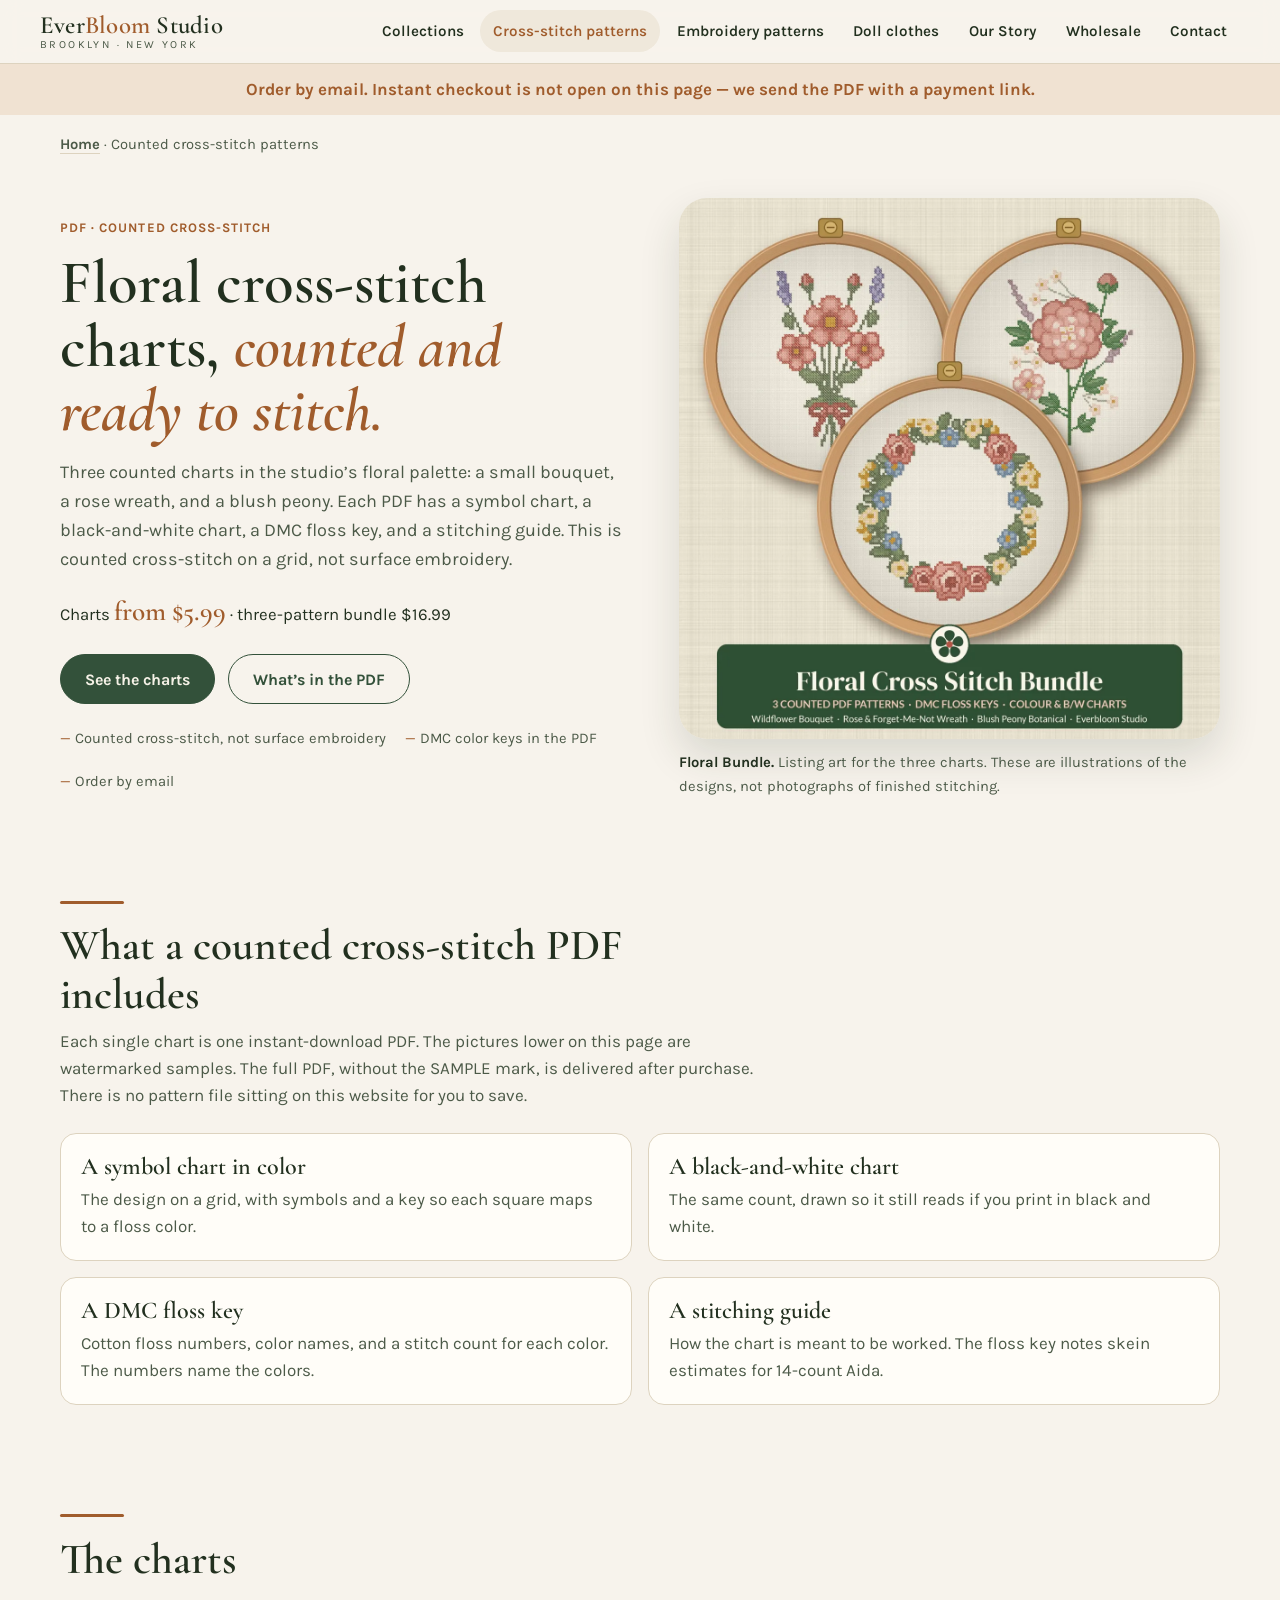
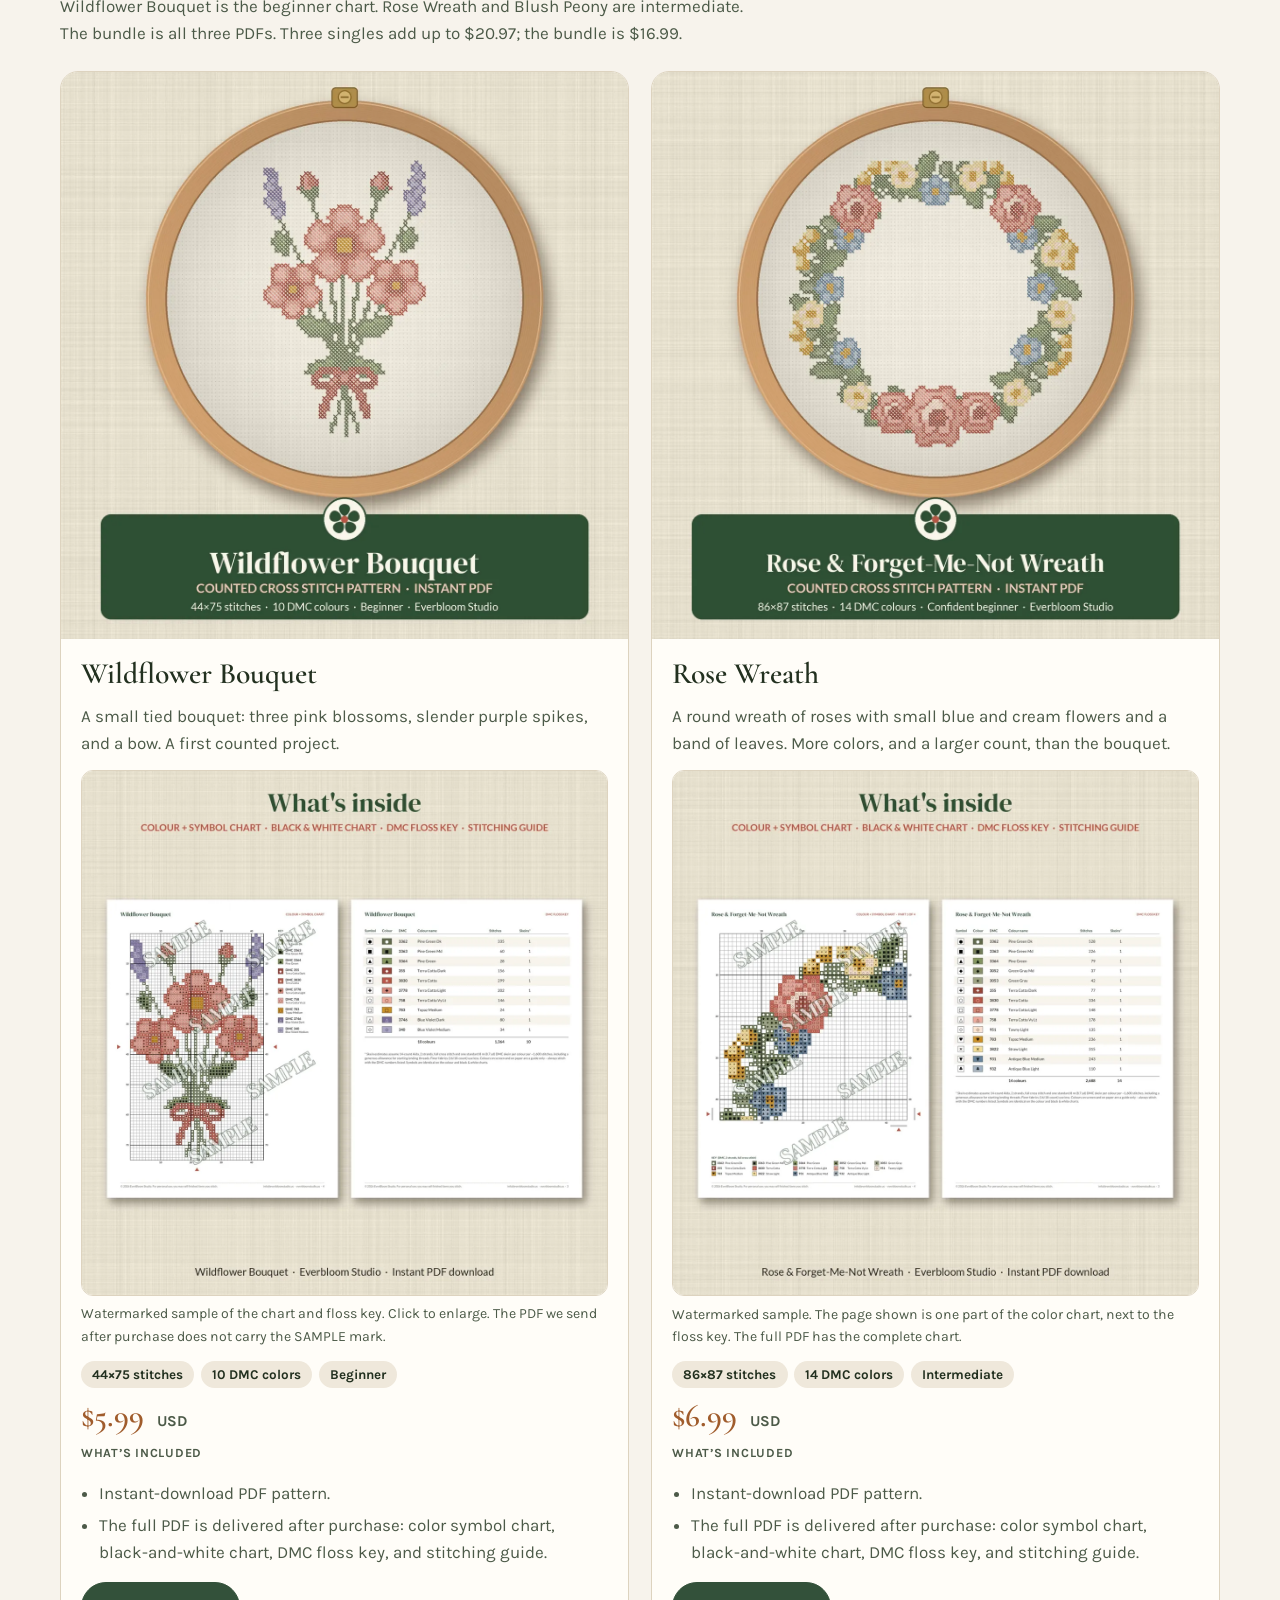
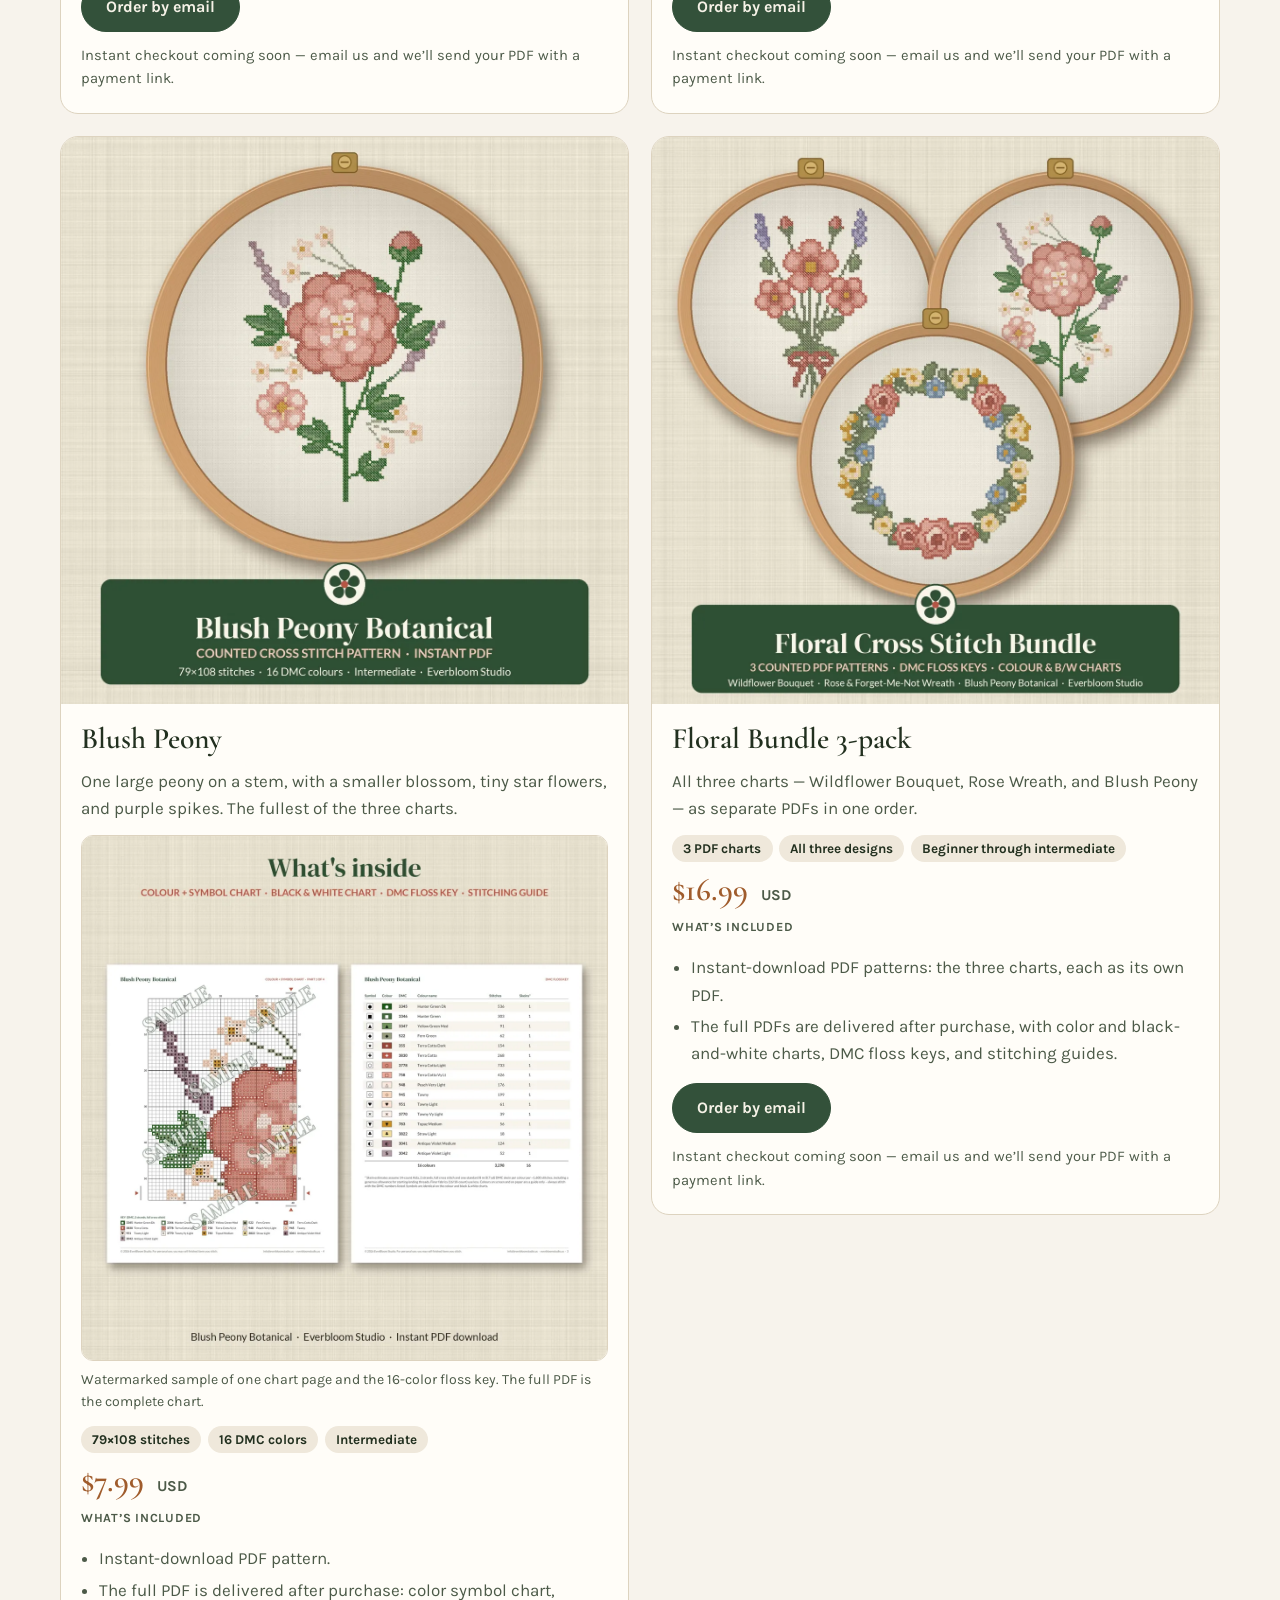
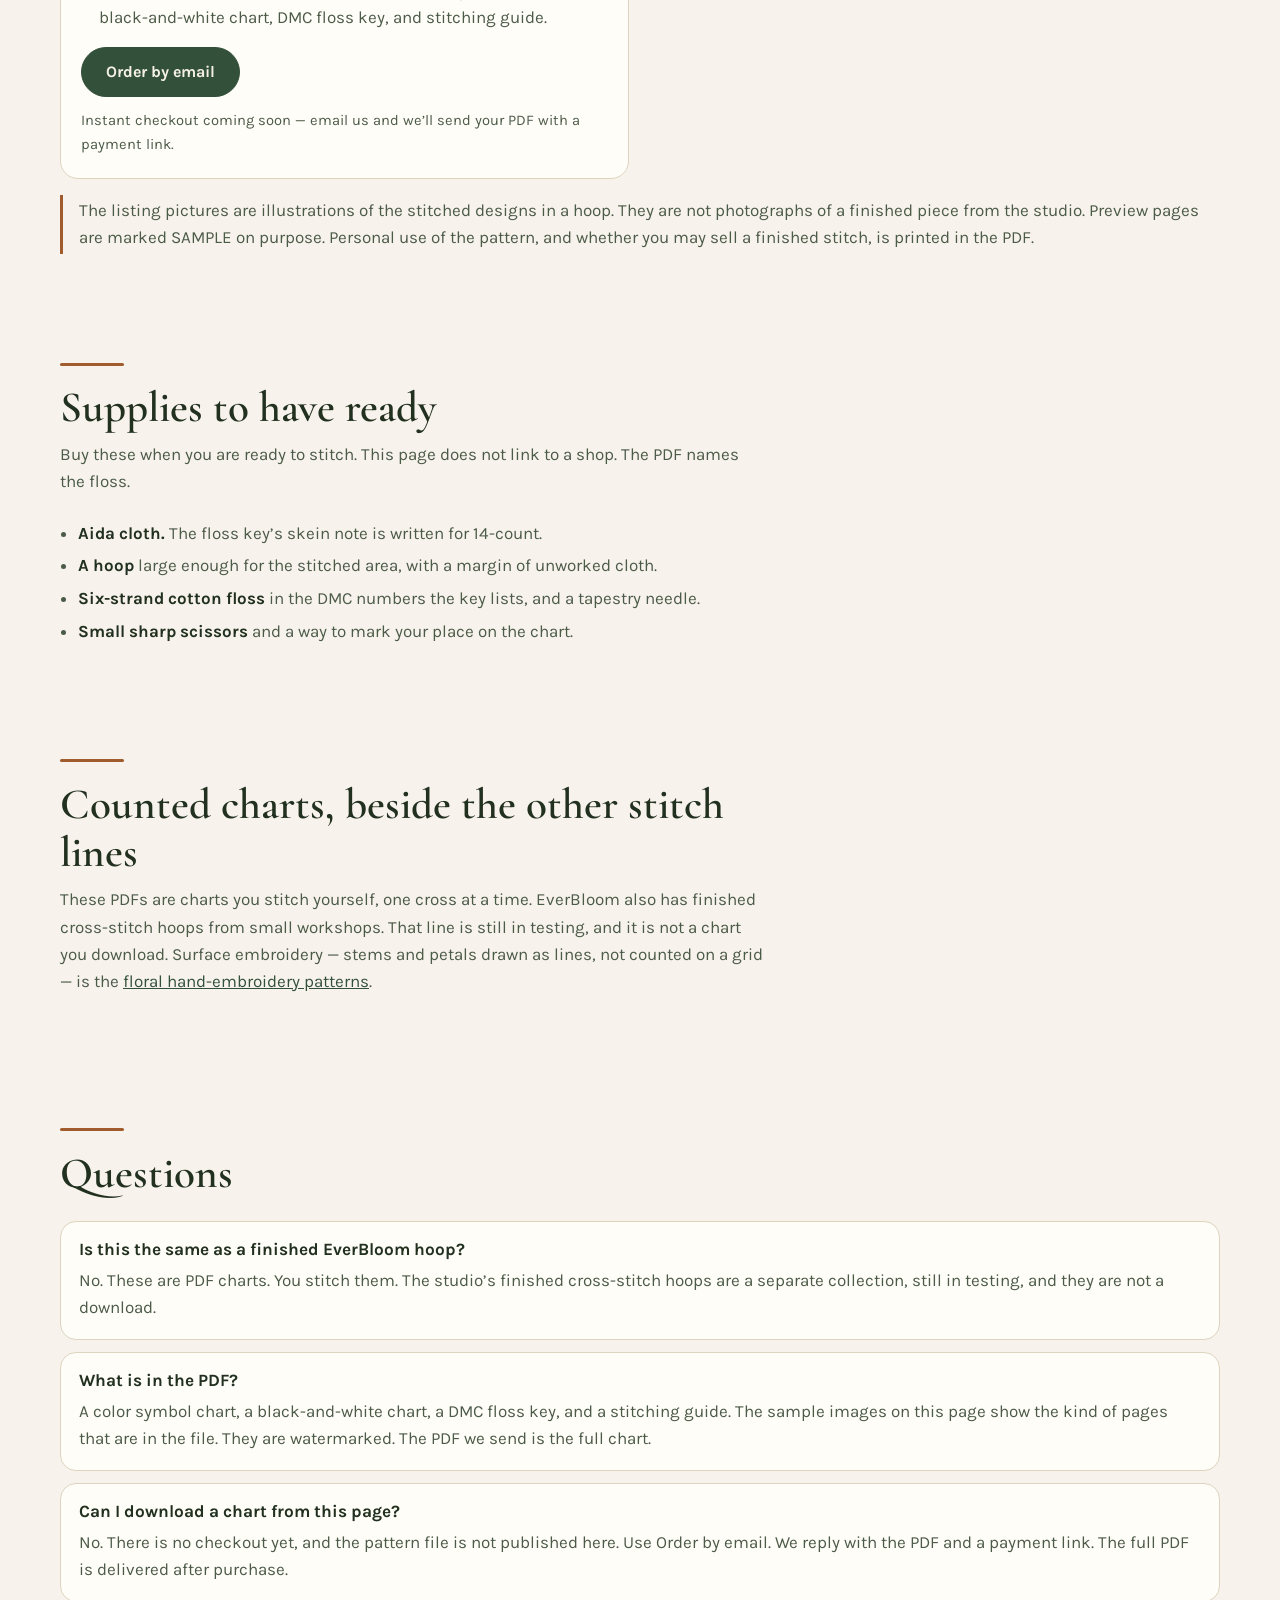
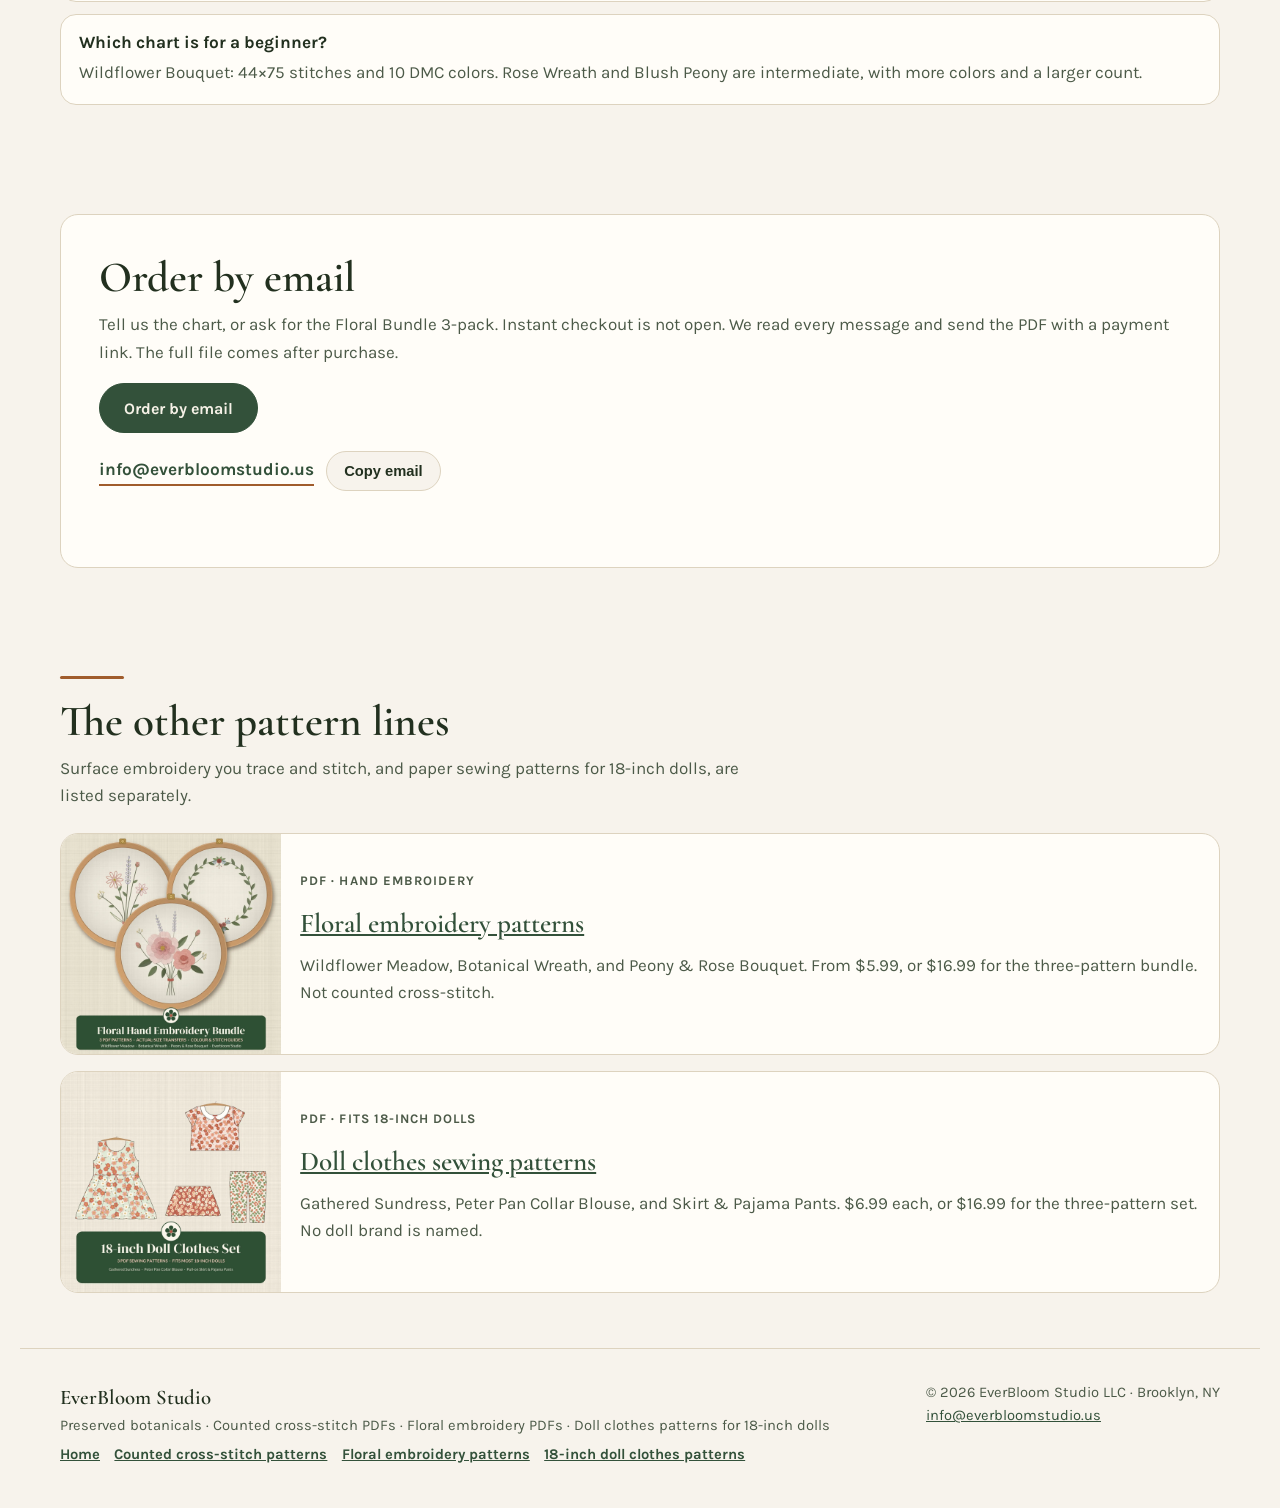
==== patterns/cross-stitch/index.html @ ff0d5045 "Replace coming-soon pattern pages with email-order listings Add a counted cross-stitch catalog and t" ====
<!doctype html>
<html lang="en">
  <head>
    <meta charset="utf-8" />
    <meta name="viewport" content="width=device-width, initial-scale=1, viewport-fit=cover" />
    <link rel="icon" href="/favicon.ico" sizes="16x16 32x32 48x48" />
    <link rel="icon" href="/favicon.svg" type="image/svg+xml" />
    <link rel="apple-touch-icon" href="/apple-touch-icon.png" />
    <meta name="color-scheme" content="light dark" />
    <meta name="description" content="Counted cross-stitch PDF charts from EverBloom Studio: Wildflower Bouquet, Rose Wreath, and Blush Peony, plus a three-pattern bundle. Order by email." />
    <link rel="canonical" href="https://everbloomstudio.us/patterns/cross-stitch/" />
    <meta property="og:type" content="website" />
    <meta property="og:locale" content="en_US" />
    <meta property="og:site_name" content="EverBloom Studio" />
    <meta property="og:title" content="Counted Cross-Stitch Patterns (PDF) — EverBloom Studio" />
    <meta property="og:description" content="Counted cross-stitch PDF charts from EverBloom Studio: Wildflower Bouquet, Rose Wreath, and Blush Peony, plus a three-pattern bundle. Order by email." />
    <meta property="og:url" content="https://everbloomstudio.us/patterns/cross-stitch/" />
    <meta property="og:image" content="https://everbloomstudio.us/assets/patterns/cross-stitch/floral-bundle-3-pack-cover.webp" />
    <meta property="og:image:alt" content="Illustrated listing cover of three counted cross-stitch hoops: a wildflower bouquet, a blush peony, and a rose wreath" />
    <meta name="twitter:card" content="summary_large_image" />
    <meta name="twitter:title" content="Counted Cross-Stitch Patterns (PDF) — EverBloom Studio" />
    <meta name="twitter:description" content="Counted cross-stitch PDF charts from EverBloom Studio: Wildflower Bouquet, Rose Wreath, and Blush Peony, plus a three-pattern bundle. Order by email." />
    <meta name="twitter:image" content="https://everbloomstudio.us/assets/patterns/cross-stitch/floral-bundle-3-pack-cover.webp" />
    <title>Counted Cross-Stitch Patterns (PDF) — EverBloom Studio</title>
    <link rel="preconnect" href="https://fonts.googleapis.com" />
    <link rel="preconnect" href="https://fonts.gstatic.com" crossorigin />
    <link href="https://fonts.googleapis.com/css2?family=Cormorant+Garamond:ital,wght@0,500;0,600;1,500&family=Karla:wght@400;600;700&display=swap" rel="stylesheet" />
    <link rel="stylesheet" href="/assets/pattern-pages.css" />
    <script type="application/ld+json">
      {
        "@context": "https://schema.org",
        "@graph": [
          {
            "@type": "Organization",
            "@id": "https://everbloomstudio.us/#organization",
            "name": "EverBloom Studio",
            "legalName": "EverBloom Studio LLC",
            "url": "https://everbloomstudio.us/",
            "email": "info@everbloomstudio.us"
          },
          {
            "@type": "BreadcrumbList",
            "itemListElement": [
              {
                "@type": "ListItem",
                "position": 1,
                "name": "Home",
                "item": "https://everbloomstudio.us/"
              },
              {
                "@type": "ListItem",
                "position": 2,
                "name": "Counted cross-stitch patterns",
                "item": "https://everbloomstudio.us/patterns/cross-stitch/"
              }
            ]
          },
          {
            "@type": "CollectionPage",
            "@id": "https://everbloomstudio.us/patterns/cross-stitch/#webpage",
            "url": "https://everbloomstudio.us/patterns/cross-stitch/",
            "name": "Counted Cross-Stitch Patterns (PDF)",
            "description": "Counted cross-stitch PDF charts: Wildflower Bouquet, Rose Wreath, Blush Peony, and a three-pattern bundle. Order by email. The full PDF is delivered after purchase.",
            "inLanguage": "en",
            "isPartOf": { "@id": "https://everbloomstudio.us/#website" },
            "about": { "@id": "https://everbloomstudio.us/patterns/cross-stitch/#catalog" },
            "publisher": { "@id": "https://everbloomstudio.us/#organization" },
            "primaryImageOfPage": {
              "@type": "ImageObject",
              "url": "https://everbloomstudio.us/assets/patterns/cross-stitch/floral-bundle-3-pack-cover.webp",
              "width": 1200,
              "height": 1200,
              "caption": "Illustrated listing cover of the floral counted cross-stitch bundle."
            },
            "mainEntity": { "@id": "https://everbloomstudio.us/patterns/cross-stitch/#catalog" }
          },
          {
            "@type": "ItemList",
            "@id": "https://everbloomstudio.us/patterns/cross-stitch/#catalog",
            "name": "Counted cross-stitch PDF patterns",
            "itemListOrder": "https://schema.org/ItemListOrderAscending",
            "numberOfItems": 4,
            "itemListElement": [
              {
                "@type": "ListItem",
                "position": 1,
                "name": "Wildflower Bouquet",
                "url": "https://everbloomstudio.us/patterns/cross-stitch/#wildflower-bouquet"
              },
              {
                "@type": "ListItem",
                "position": 2,
                "name": "Rose Wreath",
                "url": "https://everbloomstudio.us/patterns/cross-stitch/#rose-wreath"
              },
              {
                "@type": "ListItem",
                "position": 3,
                "name": "Blush Peony",
                "url": "https://everbloomstudio.us/patterns/cross-stitch/#blush-peony"
              },
              {
                "@type": "ListItem",
                "position": 4,
                "name": "Floral Bundle 3-pack",
                "url": "https://everbloomstudio.us/patterns/cross-stitch/#floral-bundle"
              }
            ]
          }
        ]
      }
    </script>
  </head>
  <body>
    <a class="skip" href="#content">Skip to content</a>
    <header class="nav">
      <a class="brand" href="/">
        <span class="name">Ever<em>Bloom</em> Studio</span>
        <span class="sub">Brooklyn · New York</span>
      </a>
      <nav class="nav-links" aria-label="Main">
        <a href="/#collections">Collections</a>
        <a href="/patterns/cross-stitch/" aria-current="page">Cross-stitch patterns</a>
        <a href="/patterns/embroidery/">Embroidery patterns</a>
        <a href="/patterns/doll-clothes/">Doll clothes</a>
        <a href="/#story">Our Story</a>
        <a href="/#wholesale">Wholesale</a>
        <a href="/#contact">Contact</a>
      </nav>
    </header>
    <p class="banner" role="status">Order by email. Instant checkout is not open on this page — we send the PDF with a payment link.</p>
    <main id="content">
      <p class="crumbs"><a href="/">Home</a> · Counted cross-stitch patterns</p>
      <div class="hero">
        <div>
          <p class="kicker">PDF · Counted cross-stitch</p>
          <h1>Floral cross-stitch charts, <span class="accent">counted and ready to stitch.</span></h1>
          <p class="lede">
            Three counted charts in the studio’s floral palette: a small bouquet, a rose wreath,
            and a blush peony. Each PDF has a symbol chart, a black-and-white chart, a DMC floss
            key, and a stitching guide. This is counted cross-stitch on a grid, not surface embroidery.
          </p>
          <p class="price-line">Charts <strong>from $5.99</strong> · three-pattern bundle $16.99</p>
          <div class="cta-row">
            <a class="btn btn-solid" href="#catalog">See the charts</a>
            <a class="btn btn-ghost" href="#whats-inside">What’s in the PDF</a>
          </div>
          <div class="hero-meta">
            <span>Counted cross-stitch, not surface embroidery</span>
            <span>DMC color keys in the PDF</span>
            <span>Order by email</span>
          </div>
        </div>
        <figure class="hero-photo">
          <img class="plate cover" src="/assets/patterns/cross-stitch/floral-bundle-3-pack-cover.webp" width="1200" height="1200" alt="Illustrated listing cover of three wooden hoops: a pink wildflower bouquet with a bow, a blush peony on a stem, and a wreath of roses and small blue and cream flowers" />
          <figcaption><strong>Floral Bundle.</strong> Listing art for the three charts. These are illustrations of the designs, not photographs of finished stitching.</figcaption>
        </figure>
      </div>

      <section id="whats-inside" class="prose">
        <div class="sec-head">
          <div class="rule"></div>
          <h2>What a counted cross-stitch PDF includes</h2>
          <p>Each single chart is one instant-download PDF. The pictures lower on this page are watermarked samples. The full PDF, without the SAMPLE mark, is delivered after purchase. There is no pattern file sitting on this website for you to save.</p>
        </div>
        <ul class="include">
          <li>
            <h3>A symbol chart in color</h3>
            <p>The design on a grid, with symbols and a key so each square maps to a floss color.</p>
          </li>
          <li>
            <h3>A black-and-white chart</h3>
            <p>The same count, drawn so it still reads if you print in black and white.</p>
          </li>
          <li>
            <h3>A DMC floss key</h3>
            <p>Cotton floss numbers, color names, and a stitch count for each color. The numbers name the colors.</p>
          </li>
          <li>
            <h3>A stitching guide</h3>
            <p>How the chart is meant to be worked. The floss key notes skein estimates for 14-count Aida.</p>
          </li>
        </ul>
      </section>

      <section id="catalog">
        <div class="sec-head">
          <div class="rule"></div>
          <h2>The charts</h2>
          <p>Wildflower Bouquet is the beginner chart. Rose Wreath and Blush Peony are intermediate. The bundle is all three PDFs. Three singles add up to $20.97; the bundle is $16.99.</p>
        </div>
        <div class="catalog">
          <article class="product" id="wildflower-bouquet">
            <img class="cover" src="/assets/patterns/cross-stitch/wildflower-bouquet-listing-cover.webp" width="1200" height="1200" alt="Listing cover for Wildflower Bouquet: a counted cross-stitch hoop with three pink blossoms, purple flower spikes, and a rose-colored bow, labeled 44 by 75 stitches, 10 DMC colors, beginner" loading="lazy" />
            <div class="product-body">
              <h3>Wildflower Bouquet</h3>
              <p class="blurb">A small tied bouquet: three pink blossoms, slender purple spikes, and a bow. A first counted project.</p>
              <figure class="preview">
                <a class="zoom" href="/assets/patterns/cross-stitch/wildflower-bouquet-chart-preview.webp">
                  <img src="/assets/patterns/cross-stitch/wildflower-bouquet-chart-preview.webp" width="1200" height="1200" alt="Sample preview of the Wildflower Bouquet PDF, marked SAMPLE: a color symbol chart of the bouquet beside a DMC floss key for 10 colors" loading="lazy" />
                </a>
                <figcaption>Watermarked sample of the chart and floss key. Click to enlarge. The PDF we send after purchase does not carry the SAMPLE mark.</figcaption>
              </figure>
              <ul class="specs">
                <li>44×75 stitches</li>
                <li>10 DMC colors</li>
                <li>Beginner</li>
              </ul>
              <p class="price">$5.99 <span>USD</span></p>
              <p class="includes-label">What’s included</p>
              <ul class="includes">
                <li>Instant-download PDF pattern.</li>
                <li>The full PDF is delivered after purchase: color symbol chart, black-and-white chart, DMC floss key, and stitching guide.</li>
              </ul>
              <a class="btn btn-solid" href="mailto:info@everbloomstudio.us?subject=Order%3A%20Wildflower%20Bouquet">Order by email</a>
              <p class="order-note">Instant checkout coming soon — email us and we’ll send your PDF with a payment link.</p>
            </div>
          </article>

          <article class="product" id="rose-wreath">
            <img class="cover" src="/assets/patterns/cross-stitch/rose-wreath-listing-cover.webp" width="1200" height="1200" alt="Listing cover for Rose Wreath: a counted cross-stitch hoop with a circular wreath of pink roses, small blue flowers, and cream blossoms, labeled 86 by 87 stitches and 14 DMC colors" loading="lazy" />
            <div class="product-body">
              <h3>Rose Wreath</h3>
              <p class="blurb">A round wreath of roses with small blue and cream flowers and a band of leaves. More colors, and a larger count, than the bouquet.</p>
              <figure class="preview">
                <a class="zoom" href="/assets/patterns/cross-stitch/rose-wreath-chart-preview.webp">
                  <img src="/assets/patterns/cross-stitch/rose-wreath-chart-preview.webp" width="1200" height="1200" alt="Sample preview of the Rose Wreath PDF, marked SAMPLE: part of the color symbol chart beside a DMC floss key for 14 colors" loading="lazy" />
                </a>
                <figcaption>Watermarked sample. The page shown is one part of the color chart, next to the floss key. The full PDF has the complete chart.</figcaption>
              </figure>
              <ul class="specs">
                <li>86×87 stitches</li>
                <li>14 DMC colors</li>
                <li>Intermediate</li>
              </ul>
              <p class="price">$6.99 <span>USD</span></p>
              <p class="includes-label">What’s included</p>
              <ul class="includes">
                <li>Instant-download PDF pattern.</li>
                <li>The full PDF is delivered after purchase: color symbol chart, black-and-white chart, DMC floss key, and stitching guide.</li>
              </ul>
              <a class="btn btn-solid" href="mailto:info@everbloomstudio.us?subject=Order%3A%20Rose%20Wreath">Order by email</a>
              <p class="order-note">Instant checkout coming soon — email us and we’ll send your PDF with a payment link.</p>
            </div>
          </article>

          <article class="product" id="blush-peony">
            <img class="cover" src="/assets/patterns/cross-stitch/blush-peony-listing-cover.webp" width="1200" height="1200" alt="Listing cover for Blush Peony: a counted cross-stitch hoop with a large blush peony, a smaller blossom, and slender purple spikes on a green stem, labeled 79 by 108 stitches and 16 DMC colors" loading="lazy" />
            <div class="product-body">
              <h3>Blush Peony</h3>
              <p class="blurb">One large peony on a stem, with a smaller blossom, tiny star flowers, and purple spikes. The fullest of the three charts.</p>
              <figure class="preview">
                <a class="zoom" href="/assets/patterns/cross-stitch/blush-peony-chart-preview.webp">
                  <img src="/assets/patterns/cross-stitch/blush-peony-chart-preview.webp" width="1200" height="1200" alt="Sample preview of the Blush Peony PDF, marked SAMPLE: part of the color symbol chart beside a DMC floss key for 16 colors" loading="lazy" />
                </a>
                <figcaption>Watermarked sample of one chart page and the 16-color floss key. The full PDF is the complete chart.</figcaption>
              </figure>
              <ul class="specs">
                <li>79×108 stitches</li>
                <li>16 DMC colors</li>
                <li>Intermediate</li>
              </ul>
              <p class="price">$7.99 <span>USD</span></p>
              <p class="includes-label">What’s included</p>
              <ul class="includes">
                <li>Instant-download PDF pattern.</li>
                <li>The full PDF is delivered after purchase: color symbol chart, black-and-white chart, DMC floss key, and stitching guide.</li>
              </ul>
              <a class="btn btn-solid" href="mailto:info@everbloomstudio.us?subject=Order%3A%20Blush%20Peony">Order by email</a>
              <p class="order-note">Instant checkout coming soon — email us and we’ll send your PDF with a payment link.</p>
            </div>
          </article>

          <article class="product" id="floral-bundle">
            <img class="cover" src="/assets/patterns/cross-stitch/floral-bundle-3-pack-cover.webp" width="1200" height="1200" alt="Listing cover for the Floral Bundle 3-pack: three counted cross-stitch hoops showing Wildflower Bouquet, Blush Peony, and Rose Wreath together" loading="lazy" />
            <div class="product-body">
              <h3>Floral Bundle 3-pack</h3>
              <p class="blurb">All three charts — Wildflower Bouquet, Rose Wreath, and Blush Peony — as separate PDFs in one order.</p>
              <ul class="specs">
                <li>3 PDF charts</li>
                <li>All three designs</li>
                <li>Beginner through intermediate</li>
              </ul>
              <p class="price">$16.99 <span>USD</span></p>
              <p class="includes-label">What’s included</p>
              <ul class="includes">
                <li>Instant-download PDF patterns: the three charts, each as its own PDF.</li>
                <li>The full PDFs are delivered after purchase, with color and black-and-white charts, DMC floss keys, and stitching guides.</li>
              </ul>
              <a class="btn btn-solid" href="mailto:info@everbloomstudio.us?subject=Order%3A%20Floral%20Bundle%203-pack">Order by email</a>
              <p class="order-note">Instant checkout coming soon — email us and we’ll send your PDF with a payment link.</p>
            </div>
          </article>
        </div>
        <p class="note">The listing pictures are illustrations of the stitched designs in a hoop. They are not photographs of a finished piece from the studio. Preview pages are marked SAMPLE on purpose. Personal use of the pattern, and whether you may sell a finished stitch, is printed in the PDF.</p>
      </section>

      <section id="supplies">
        <div class="sec-head">
          <div class="rule"></div>
          <h2>Supplies to have ready</h2>
          <p>Buy these when you are ready to stitch. This page does not link to a shop. The PDF names the floss.</p>
        </div>
        <ul class="supply">
          <li><strong>Aida cloth.</strong> The floss key’s skein note is written for 14-count.</li>
          <li><strong>A hoop</strong> large enough for the stitched area, with a margin of unworked cloth.</li>
          <li><strong>Six-strand cotton floss</strong> in the DMC numbers the key lists, and a tapestry needle.</li>
          <li><strong>Small sharp scissors</strong> and a way to mark your place on the chart.</li>
        </ul>
      </section>

      <section class="prose" id="not-embroidery">
        <div class="sec-head">
          <div class="rule"></div>
          <h2>Counted charts, beside the other stitch lines</h2>
          <p>These PDFs are charts you stitch yourself, one cross at a time. EverBloom also has finished cross-stitch hoops from small workshops. That line is still in testing, and it is not a chart you download. Surface embroidery — stems and petals drawn as lines, not counted on a grid — is the <a href="/patterns/embroidery/">floral hand-embroidery patterns</a>.</p>
        </div>
      </section>

      <section id="questions">
        <div class="sec-head">
          <div class="rule"></div>
          <h2>Questions</h2>
        </div>
        <div class="faq">
          <article>
            <h3>Is this the same as a finished EverBloom hoop?</h3>
            <p>No. These are PDF charts. You stitch them. The studio’s finished cross-stitch hoops are a separate collection, still in testing, and they are not a download.</p>
          </article>
          <article>
            <h3>What is in the PDF?</h3>
            <p>A color symbol chart, a black-and-white chart, a DMC floss key, and a stitching guide. The sample images on this page show the kind of pages that are in the file. They are watermarked. The PDF we send is the full chart.</p>
          </article>
          <article>
            <h3>Can I download a chart from this page?</h3>
            <p>No. There is no checkout yet, and the pattern file is not published here. Use Order by email. We reply with the PDF and a payment link. The full PDF is delivered after purchase.</p>
          </article>
          <article>
            <h3>Which chart is for a beginner?</h3>
            <p>Wildflower Bouquet: 44×75 stitches and 10 DMC colors. Rose Wreath and Blush Peony are intermediate, with more colors and a larger count.</p>
          </article>
        </div>
      </section>

      <section>
        <div class="panel panel-light" id="order">
          <h2>Order by email</h2>
          <p>Tell us the chart, or ask for the Floral Bundle 3-pack. Instant checkout is not open. We read every message and send the PDF with a payment link. The full file comes after purchase.</p>
          <div class="cta-row">
            <a class="btn btn-solid" href="mailto:info@everbloomstudio.us?subject=Order%3A%20counted%20cross-stitch%20PDF">Order by email</a>
          </div>
          <div class="mail-row">
            <a class="mail-addr" href="mailto:info@everbloomstudio.us">info@everbloomstudio.us</a>
            <button class="copy-btn" id="copyBtn" type="button">Copy email</button>
          </div>
          <p class="copy-note" id="copyNote" aria-live="polite"></p>
        </div>
      </section>

      <section>
        <div class="sec-head">
          <div class="rule"></div>
          <h2>The other pattern lines</h2>
          <p>Surface embroidery you trace and stitch, and paper sewing patterns for 18-inch dolls, are listed separately.</p>
        </div>
        <article class="related">
          <img src="/assets/patterns/embroidery/floral-embroidery-bundle-3-pack-cover.webp" width="1200" height="1200" alt="Illustrated listing cover of three hand-embroidery hoops: a wildflower meadow, a peony and rose bouquet, and a leafy botanical wreath" loading="lazy" />
          <div>
            <p class="kicker">PDF · Hand embroidery</p>
            <h3><a href="/patterns/embroidery/">Floral embroidery patterns</a></h3>
            <p>Wildflower Meadow, Botanical Wreath, and Peony &amp; Rose Bouquet. From $5.99, or $16.99 for the three-pattern bundle. Not counted cross-stitch.</p>
          </div>
        </article>
        <article class="related" style="margin-top:1rem">
          <img src="/assets/patterns/doll-clothes/doll-clothes-3-pack-bundle-cover.webp" width="1200" height="1200" alt="Illustrated listing cover of an 18-inch doll wardrobe: a gathered floral sundress, a Peter Pan collar blouse, a pull-on skirt, and pajama pants" loading="lazy" />
          <div>
            <p class="kicker">PDF · Fits 18-inch dolls</p>
            <h3><a href="/patterns/doll-clothes/">Doll clothes sewing patterns</a></h3>
            <p>Gathered Sundress, Peter Pan Collar Blouse, and Skirt &amp; Pajama Pants. $6.99 each, or $16.99 for the three-pattern set. No doll brand is named.</p>
          </div>
        </article>
      </section>
    </main>
    <dialog class="lightbox" id="lightbox" aria-label="Enlarged pattern preview">
      <form method="dialog">
        <button class="close" type="submit">Close</button>
      </form>
      <div id="lightboxFrame"></div>
    </dialog>
    <footer>
      <div>
        <div class="fname">EverBloom Studio</div>
        <div>Preserved botanicals · Counted cross-stitch PDFs · Floral embroidery PDFs · Doll clothes patterns for 18-inch dolls</div>
        <nav aria-label="Footer">
          <a href="/">Home</a>
          <a href="/patterns/cross-stitch/">Counted cross-stitch patterns</a>
          <a href="/patterns/embroidery/">Floral embroidery patterns</a>
          <a href="/patterns/doll-clothes/">18-inch doll clothes patterns</a>
        </nav>
      </div>
      <div>
        © 2026 EverBloom Studio LLC · Brooklyn, NY<br />
        <a href="mailto:info@everbloomstudio.us">info@everbloomstudio.us</a>
      </div>
    </footer>
    <script>
      (function () {
        var dialog = document.getElementById("lightbox");
        var frame = document.getElementById("lightboxFrame");
        document.querySelectorAll("a.zoom").forEach(function (link) {
          link.addEventListener("click", function (event) {
            if (!dialog || !dialog.showModal) return;
            event.preventDefault();
            var img = link.querySelector("img");
            frame.textContent = "";
            var full = document.createElement("img");
            full.src = link.getAttribute("href");
            full.width = 1200;
            full.height = 1200;
            full.alt = img ? img.alt : "";
            frame.appendChild(full);
            dialog.showModal();
          });
        });
        if (dialog) {
          dialog.addEventListener("click", function (event) {
            if (event.target === dialog) dialog.close();
          });
          dialog.addEventListener("close", function () {
            frame.textContent = "";
          });
        }
        var btn = document.getElementById("copyBtn");
        var note = document.getElementById("copyNote");
        var email = "info@everbloomstudio.us";
        if (!btn) return;
        btn.addEventListener("click", function () {
          function done() { note.textContent = "Copied — paste it into your mail app."; }
          function fallback() {
            var ta = document.createElement("textarea");
            ta.value = email; ta.style.position = "fixed"; ta.style.opacity = "0";
            document.body.appendChild(ta); ta.select();
            try { document.execCommand("copy"); done(); }
            catch (e) { note.textContent = email; }
            document.body.removeChild(ta);
          }
          if (navigator.clipboard && navigator.clipboard.writeText) {
            navigator.clipboard.writeText(email).then(done, fallback);
          } else { fallback(); }
        });
      })();
    </script>
  </body>
</html>
---- assets/pattern-pages.css ----
:root {
  --bg: #f7f3ec;
  --bg-soft: #efe8db;
  --surface: #fffdf8;
  --ink: #22301f;
  --ink-soft: #4c5a48;
  --line: #ddd3bf;
  --green: #33513a;
  --green-deep: #22392a;
  --clay: #a05c2c;
  --clay-soft: #f0e2d2;
  --gold: #b98a2f;
  --shadow: 0 18px 40px rgba(34, 48, 31, 0.14);
}
@media (prefers-color-scheme: dark) {
  :root {
    --bg: #141a13;
    --bg-soft: #1b241a;
    --surface: #1f2a1e;
    --ink: #ece7d8;
    --ink-soft: #b9bfa9;
    --line: #39442f;
    --green: #9db98f;
    --green-deep: #0f1710;
    --clay: #d99a5b;
    --clay-soft: #33302a;
    --gold: #d3ab55;
    --shadow: 0 18px 40px rgba(0, 0, 0, 0.45);
  }
}
* { box-sizing: border-box; }
html { scroll-behavior: smooth; }
body {
  margin: 0;
  background: var(--bg);
  color: var(--ink);
  font-family: "Karla", "Segoe UI", system-ui, sans-serif;
  font-size: 17px;
  line-height: 1.6;
}
img { display: block; max-width: 100%; height: auto; }
a { color: var(--green); }
a:visited { color: var(--green); }
a:focus-visible, button:focus-visible {
  outline: 2px solid var(--clay);
  outline-offset: 3px;
}
button, [role="button"], select, summary, input:not([type="checkbox"], [type="radio"]) { min-height: 2.25rem; }
.skip {
  position: absolute;
  left: 1rem;
  top: -4rem;
  background: var(--surface);
  color: var(--ink);
  padding: 0.5rem 1rem;
  z-index: 40;
  border-radius: 8px;
  font-weight: 700;
}
.skip:focus { top: 0.6rem; }

.nav {
  position: sticky; top: 0; z-index: 20;
  display: flex; align-items: center; justify-content: space-between; gap: 1rem;
  flex-wrap: wrap;
  padding: 0.65rem clamp(1rem, 4vw, 2.5rem);
  background: color-mix(in srgb, var(--bg) 88%, transparent);
  backdrop-filter: blur(10px);
  border-bottom: 1px solid var(--line);
}
.brand { text-decoration: none; color: var(--ink); line-height: 1.1; }
.brand .name { font-family: "Cormorant Garamond", Georgia, serif; font-size: 1.55rem; font-weight: 600; letter-spacing: 0.01em; }
.brand .name em { color: var(--clay); font-style: normal; }
.brand .sub { display: block; font-size: 0.68rem; letter-spacing: 0.22em; text-transform: uppercase; color: var(--ink-soft); }
.nav-links { display: flex; gap: 0.25rem; flex-wrap: wrap; }
.nav-links a {
  text-decoration: none; color: var(--ink); font-weight: 600; font-size: 0.95rem;
  padding: 0.55rem 0.8rem; border-radius: 999px; min-height: 2.25rem;
  display: inline-flex; align-items: center;
}
.nav-links a:hover, .nav-links a[aria-current="page"] { background: var(--bg-soft); }
.nav-links a[aria-current="page"] { color: var(--clay); }

.banner {
  margin: 0;
  padding: 0.75rem 1rem;
  text-align: center;
  font-weight: 700;
  background: var(--clay-soft);
  color: var(--clay);
}

.crumbs {
  max-width: 1240px;
  margin: 0 auto;
  padding: 1.15rem clamp(1rem, 4vw, 2.5rem) 0;
  color: var(--ink-soft);
  font-size: 0.92rem;
}
.crumbs a { color: var(--ink-soft); font-weight: 700; text-decoration: none; border-bottom: 1px solid var(--line); }

.hero {
  display: grid; grid-template-columns: 1.05fr 1fr; gap: clamp(1.5rem, 4vw, 3.5rem);
  align-items: center;
  padding: clamp(1.4rem, 4vw, 2.6rem) clamp(1rem, 4vw, 2.5rem) clamp(2rem, 5vw, 3rem);
  max-width: 1240px; margin: 0 auto;
}
.hero h1 {
  font-family: "Cormorant Garamond", Georgia, serif;
  font-size: clamp(2.4rem, 5.4vw, 3.8rem); font-weight: 600; line-height: 1.05; margin: 0 0 1rem;
}
.hero h1 .accent { color: var(--clay); font-style: italic; }
.hero p.lede { font-size: 1.13rem; color: var(--ink-soft); margin: 0 0 1rem; max-width: 38rem; }
.price-line { margin: 0 0 1.3rem; font-size: 1.05rem; }
.price-line strong { font-family: "Cormorant Garamond", Georgia, serif; font-size: 1.7rem; font-weight: 600; color: var(--clay); }
.cta-row { display: flex; gap: 0.8rem; flex-wrap: wrap; }
.btn {
  display: inline-flex; align-items: center; justify-content: center; gap: 0.5rem;
  min-height: 3rem; padding: 0.7rem 1.5rem; border-radius: 999px;
  font-weight: 700; font-size: 1rem; text-decoration: none; border: 1.5px solid var(--green);
  cursor: pointer; transition: transform 0.15s ease, background 0.15s ease;
}
.btn-solid { background: var(--green); color: #f5f1e6; }
@media (prefers-color-scheme: dark) { .btn-solid { color: #131a12; } }
.btn-solid:hover { transform: translateY(-2px); }
.btn-ghost { background: transparent; color: var(--green); }
.btn-ghost:hover { background: var(--bg-soft); }
.hero-meta { margin-top: 1.4rem; font-size: 0.92rem; color: var(--ink-soft); display: flex; gap: 1.2rem; flex-wrap: wrap; }
.hero-meta span::before { content: "— "; color: var(--clay); }
.hero-photo { margin: 0; }
.hero-photo img.plate {
  width: 100%;
  aspect-ratio: 1000 / 920;
  object-fit: cover;
  border-radius: 28px;
  box-shadow: var(--shadow);
}
.hero-photo img.plate.cover { aspect-ratio: 1 / 1; }
.hero-photo figcaption { margin-top: 0.75rem; color: var(--ink-soft); font-size: 0.92rem; }
.hero-photo figcaption strong { color: var(--ink); }

section { max-width: 1240px; margin: 0 auto; padding: clamp(2rem, 5vw, 3.4rem) clamp(1rem, 4vw, 2.5rem); }
section[id], .product[id] { scroll-margin-top: 92px; }
.sec-head { max-width: 44rem; margin-bottom: 1.5rem; }
.sec-head h2, .prose h2, .panel h2 {
  font-family: "Cormorant Garamond", Georgia, serif;
  font-size: clamp(1.9rem, 4vw, 2.7rem);
  font-weight: 600;
  line-height: 1.12;
  margin: 0 0 0.6rem;
}
.sec-head p, .prose p { color: var(--ink-soft); margin: 0 0 1rem; }
.prose p:last-child { margin-bottom: 0; }
.prose strong, .note strong { color: var(--ink); }
.rule { width: 64px; height: 3px; background: var(--clay); border-radius: 2px; margin-bottom: 1.1rem; }
.kicker { color: var(--clay); font-weight: 700; font-size: 0.82rem; letter-spacing: 0.08em; text-transform: uppercase; }

.include, .stitch-grid { list-style: none; margin: 0; padding: 0; display: grid; gap: 1rem; }
.include { grid-template-columns: 1fr 1fr; }
.include li, .stitch-grid article, .faq article {
  background: var(--surface);
  border: 1px solid var(--line);
  border-radius: 16px;
}
.include li { padding: 1.15rem 1.25rem 1.25rem; }
.include h3, .stitch-grid h3 {
  font-family: "Cormorant Garamond", Georgia, serif;
  font-size: 1.5rem;
  font-weight: 600;
  margin: 0 0 0.35rem;
  line-height: 1.15;
}
.include p, .stitch-grid p { margin: 0; color: var(--ink-soft); }
.stitch-grid { grid-template-columns: repeat(3, 1fr); }
.stitch-grid article { overflow: hidden; }
.stitch-grid img { width: 100%; aspect-ratio: 400 / 260; object-fit: cover; background: #fffdf8; }
.stitch-grid div { padding: 0.95rem 1.05rem 1.15rem; }
.stitch-grid ol { margin: 0.7rem 0 0; padding-left: 1.15rem; color: var(--ink-soft); }
.stitch-grid li { margin: 0.25rem 0; }

.table-wrap { overflow-x: auto; }
table.sheet { width: 100%; border-collapse: collapse; background: var(--surface); border: 1px solid var(--line); border-radius: 16px; }
table.sheet caption {
  text-align: left;
  font-weight: 700;
  margin-bottom: 0.7rem;
  color: var(--ink);
}
table.sheet th, table.sheet td {
  text-align: left;
  padding: 0.8rem 0.9rem;
  border-bottom: 1px solid var(--line);
  vertical-align: top;
}
table.sheet th {
  font-size: 0.78rem;
  letter-spacing: 0.06em;
  text-transform: uppercase;
  color: var(--ink-soft);
  font-weight: 700;
}
table.sheet tr:last-child td { border-bottom: 0; }
table.sheet td.num { font-weight: 700; white-space: nowrap; }
.note { border-left: 3px solid var(--clay); padding: 0.15rem 0 0.15rem 1rem; color: var(--ink-soft); margin: 1rem 0 0; }

.steps { margin: 0; padding: 0; list-style: none; display: grid; gap: 0.85rem; }
.steps li { display: grid; grid-template-columns: auto 1fr; gap: 0.8rem; align-items: start; }
.steps .n {
  width: 2.1rem; height: 2.1rem; border-radius: 50%;
  background: var(--clay-soft); color: var(--clay);
  font-weight: 700; display: inline-flex; align-items: center; justify-content: center;
}
.steps p { margin: 0; color: var(--ink-soft); }
.steps strong { color: var(--ink); }

.supply { margin: 0; padding-left: 1.15rem; color: var(--ink-soft); }
.supply li { margin: 0.35rem 0; }
.supply strong { color: var(--ink); }

.inspire {
  display: grid;
  grid-template-columns: minmax(180px, 280px) 1fr;
  gap: 1.3rem;
  align-items: center;
  margin-top: 1.2rem;
}
.inspire img { width: 100%; aspect-ratio: 3 / 4; object-fit: cover; border-radius: 16px; }
.inspire figcaption, .ref figcaption { color: var(--ink-soft); font-size: 0.92rem; margin-top: 0.55rem; }

.faq { display: grid; gap: 0.75rem; }
.faq article { padding: 1rem 1.15rem 1.1rem; }
.faq h3 { font-family: "Karla", "Segoe UI", sans-serif; font-size: 1.08rem; font-weight: 700; margin: 0 0 0.35rem; line-height: 1.35; }
.faq p { margin: 0; color: var(--ink-soft); }

.panel { border-radius: 18px; padding: clamp(1.5rem, 3.5vw, 2.4rem); }
.panel-light { background: var(--surface); border: 1px solid var(--line); }
.panel-light p { color: var(--ink-soft); margin: 0 0 1.1rem; }
.mail-row { display: flex; gap: 0.7rem; flex-wrap: wrap; align-items: center; margin-top: 1.1rem; }
.mail-addr {
  font-weight: 700; font-size: 1.08rem; color: var(--green); text-decoration: none;
  border-bottom: 2px solid var(--clay); padding-bottom: 1px;
}
.copy-btn {
  border: 1.5px solid var(--line); background: var(--bg); color: var(--ink);
  border-radius: 999px; padding: 0.5rem 1.1rem; font-weight: 700; font-size: 0.92rem; cursor: pointer;
  min-height: 2.5rem;
}
.copy-btn:hover { background: var(--bg-soft); }
.copy-note { font-size: 0.88rem; color: var(--ink-soft); min-height: 1.4em; margin: 0.6rem 0 0; }

.related {
  display: grid;
  grid-template-columns: 220px 1fr;
  gap: 1.2rem;
  align-items: center;
  background: var(--surface);
  border: 1px solid var(--line);
  border-radius: 18px;
  overflow: hidden;
}
.related img { width: 100%; height: auto; object-fit: cover; aspect-ratio: 1 / 1; }
.related div { padding: 1.15rem 1.3rem 1.25rem 0; }
.related h3 { font-family: "Cormorant Garamond", Georgia, serif; font-size: 1.7rem; font-weight: 600; margin: 0.2rem 0 0.4rem; }
.related p { margin: 0 0 0.7rem; color: var(--ink-soft); }
.more { font-weight: 700; text-decoration: none; border-bottom: 2px solid var(--clay); padding-bottom: 1px; }

footer {
  border-top: 1px solid var(--line);
  padding: 2rem clamp(1rem, 4vw, 2.5rem) 2.6rem;
  max-width: 1240px; margin: 0 auto;
  display: flex; justify-content: space-between; gap: 1rem; flex-wrap: wrap;
  color: var(--ink-soft); font-size: 0.92rem;
}
footer .fname { font-family: "Cormorant Garamond", Georgia, serif; font-size: 1.3rem; color: var(--ink); font-weight: 600; }
footer nav { display: flex; gap: 0.35rem 0.9rem; flex-wrap: wrap; margin-top: 0.35rem; }
footer nav a { font-weight: 700; }

@media (prefers-reduced-motion: reduce) {
  html { scroll-behavior: auto; }
  .btn:hover { transform: none; }
}
@media (max-width: 1040px) {
  .nav { align-items: flex-start; }
  .nav-links { width: 100%; }
}
.catalog {
  display: grid;
  grid-template-columns: 1fr 1fr;
  gap: 1.4rem;
  margin: 0;
  padding: 0;
  list-style: none;
  align-items: start;
}
.product {
  background: var(--surface);
  border: 1px solid var(--line);
  border-radius: 18px;
  overflow: hidden;
  display: flex;
  flex-direction: column;
}
.product .cover { width: 100%; aspect-ratio: 1 / 1; object-fit: cover; background: var(--bg-soft); }
.product-body { padding: 1.15rem 1.25rem 1.35rem; display: flex; flex-direction: column; gap: 0.75rem; }
.product h3 {
  font-family: "Cormorant Garamond", Georgia, serif;
  font-size: 1.85rem;
  font-weight: 600;
  line-height: 1.15;
  margin: 0;
}
.product .blurb { margin: 0; color: var(--ink-soft); }
.specs { list-style: none; margin: 0; padding: 0; display: flex; flex-wrap: wrap; gap: 0.4rem; }
.specs li {
  background: var(--bg-soft);
  color: var(--ink);
  border-radius: 999px;
  padding: 0.2rem 0.7rem;
  font-size: 0.84rem;
  font-weight: 700;
}
.product .price {
  margin: 0;
  font-family: "Cormorant Garamond", Georgia, serif;
  font-size: 2rem;
  font-weight: 600;
  line-height: 1;
  color: var(--clay);
}
.product .price span { font-family: "Karla", "Segoe UI", sans-serif; font-size: 0.95rem; font-weight: 700; color: var(--ink-soft); margin-left: 0.35rem; }
.includes-label {
  margin: 0;
  font-size: 0.78rem;
  letter-spacing: 0.06em;
  text-transform: uppercase;
  color: var(--ink-soft);
  font-weight: 700;
}
.includes { margin: 0; padding-left: 1.15rem; color: var(--ink-soft); }
.includes li { margin: 0.25rem 0; }
.preview { margin: 0; }
a.zoom {
  position: relative;
  display: block;
  border-radius: 12px;
  overflow: hidden;
  border: 1px solid var(--line);
  text-decoration: none;
}
a.zoom img { width: 100%; height: auto; aspect-ratio: 1 / 1; object-fit: contain; background: #fffdf8; }
.preview figcaption { margin-top: 0.45rem; color: var(--ink-soft); font-size: 0.88rem; }
.product .btn { align-self: flex-start; }
.order-note { margin: 0; color: var(--ink-soft); font-size: 0.92rem; }
dialog.lightbox {
  width: min(960px, 94vw);
  max-height: 92vh;
  padding: 0.65rem 0.65rem 0.75rem;
  border: 1px solid var(--line);
  border-radius: 16px;
  background: var(--surface);
  color: var(--ink);
  box-shadow: var(--shadow);
}
dialog.lightbox::backdrop { background: rgba(20, 26, 19, 0.72); }
dialog.lightbox form { display: flex; justify-content: flex-end; margin: 0 0 0.45rem; }
dialog.lightbox img { width: 100%; height: auto; max-height: calc(92vh - 4.5rem); object-fit: contain; background: #fffdf8; }
dialog.lightbox .close {
  border: 1.5px solid var(--line);
  background: var(--bg);
  color: var(--ink);
  border-radius: 999px;
  padding: 0.35rem 0.95rem;
  font-weight: 700;
  cursor: pointer;
}

@media (max-width: 860px) {
  .nav { padding: 0.5rem 1rem; gap: 0.4rem 0.75rem; align-items: flex-start; }
  .brand .name { font-size: 1.32rem; white-space: nowrap; }
  .brand .sub { font-size: 0.6rem; letter-spacing: 0.18em; white-space: nowrap; margin-top: 0.15rem; }
  .nav-links { width: 100%; gap: 0.1rem; }
  .nav-links a { padding: 0.45rem 0.55rem; font-size: 0.88rem; }
  section[id], .product[id] { scroll-margin-top: 5.5rem; }
  .hero { grid-template-columns: 1fr; padding-top: 1.2rem; }
  .include, .stitch-grid, .inspire, .related, .catalog { grid-template-columns: 1fr; }
  .related div { padding: 0.2rem 1.1rem 1.2rem; }
  .inspire img { max-width: 320px; }
}
@media (max-width: 640px) {
  table.sheet thead { position: absolute; width: 1px; height: 1px; overflow: hidden; clip: rect(0, 0, 0, 0); }
  table.sheet, table.sheet tbody, table.sheet tr, table.sheet td { display: block; width: 100%; }
  table.sheet tr { border-bottom: 1px solid var(--line); padding: 0.75rem 0.9rem; }
  table.sheet td { border: 0; padding: 0.15rem 0; }
  table.sheet tr:last-child td { border: 0; }
  table.sheet td::before {
    content: attr(data-label);
    display: block;
    font-size: 0.72rem;
    letter-spacing: 0.06em;
    text-transform: uppercase;
    color: var(--ink-soft);
    font-weight: 700;
  }
}
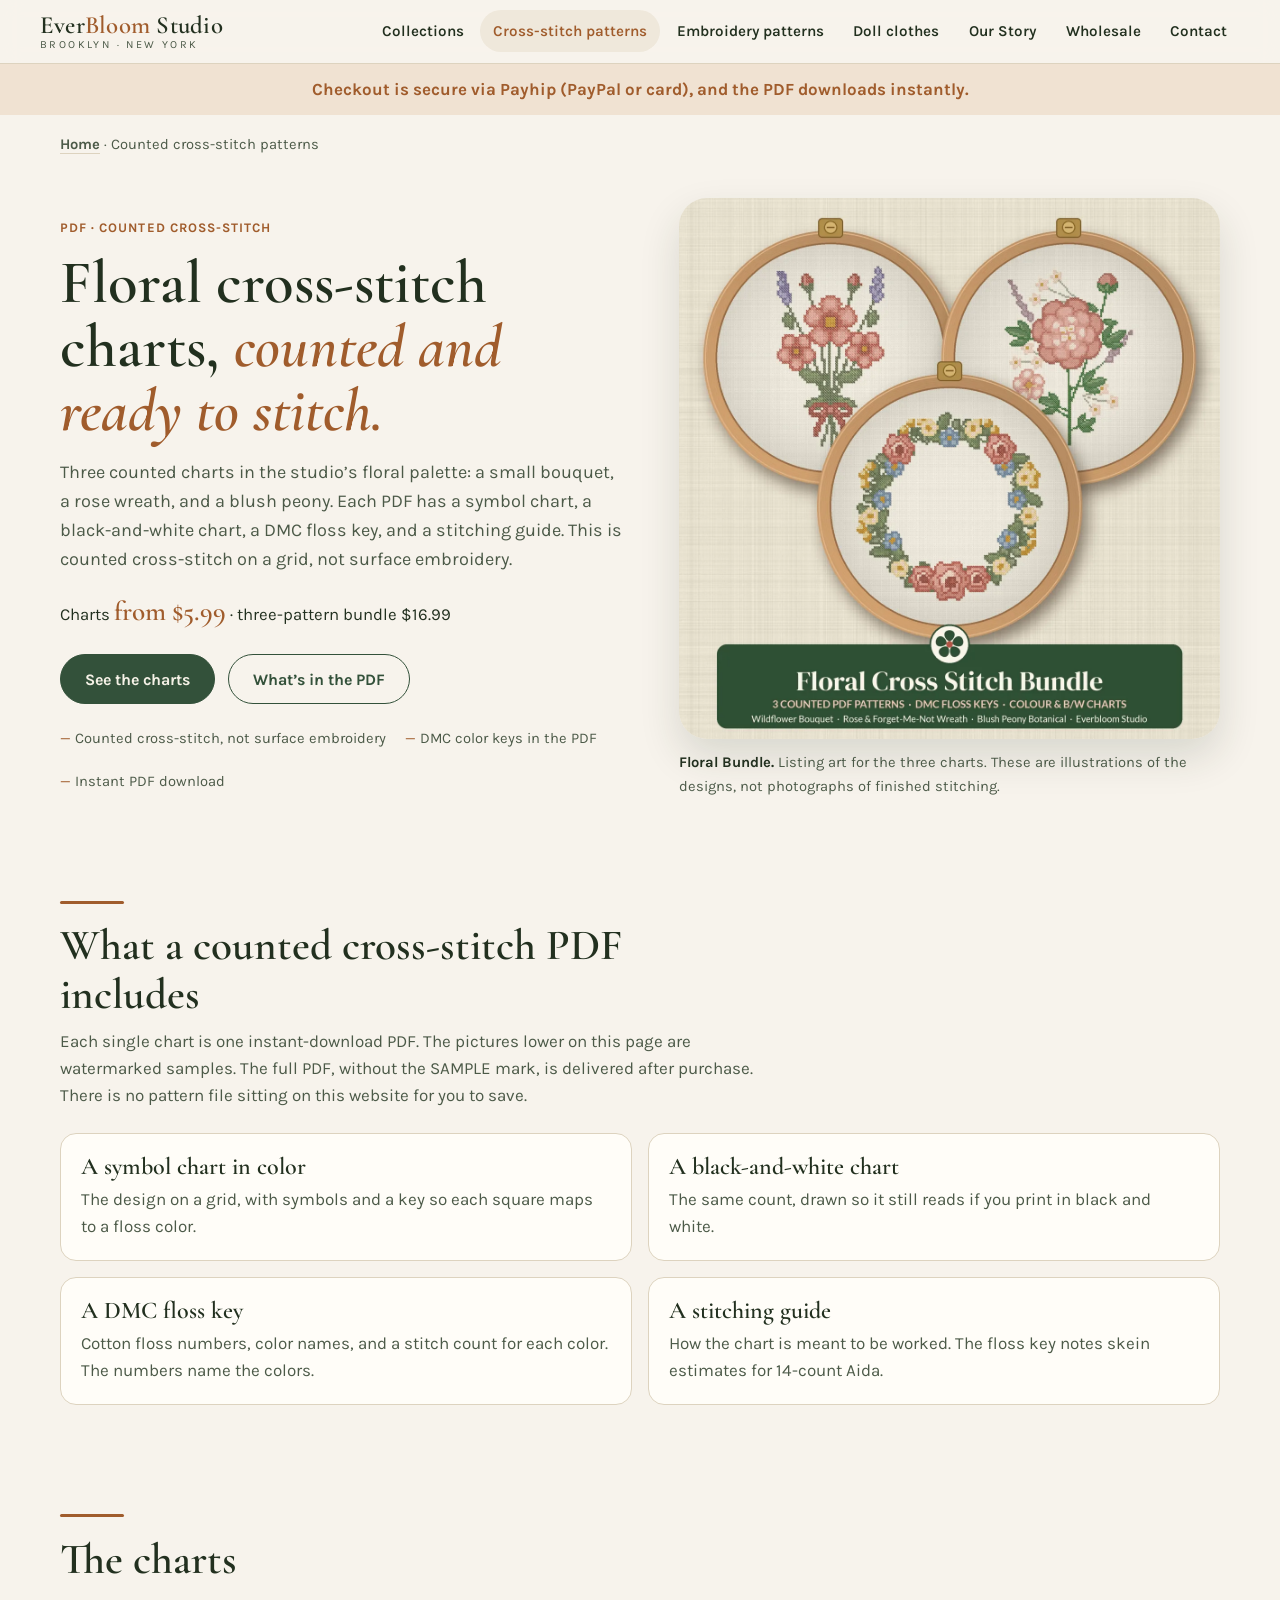
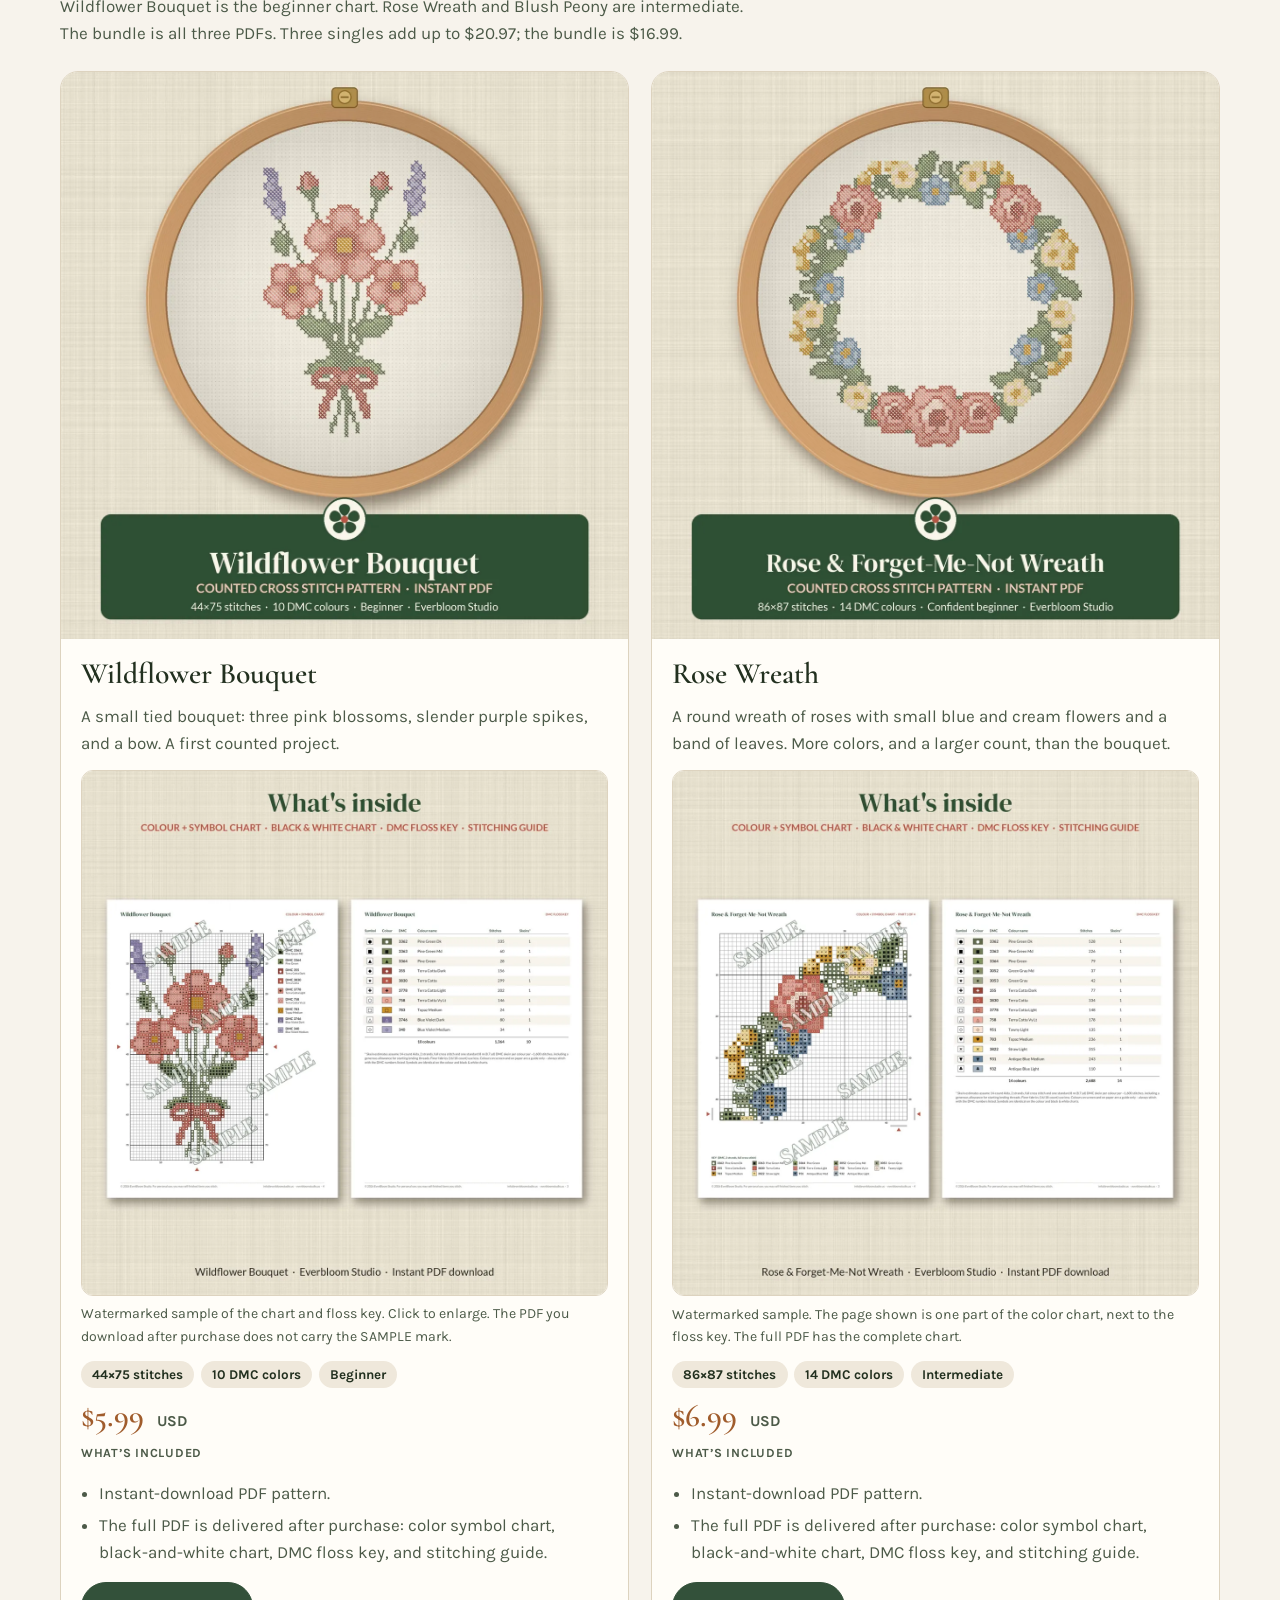
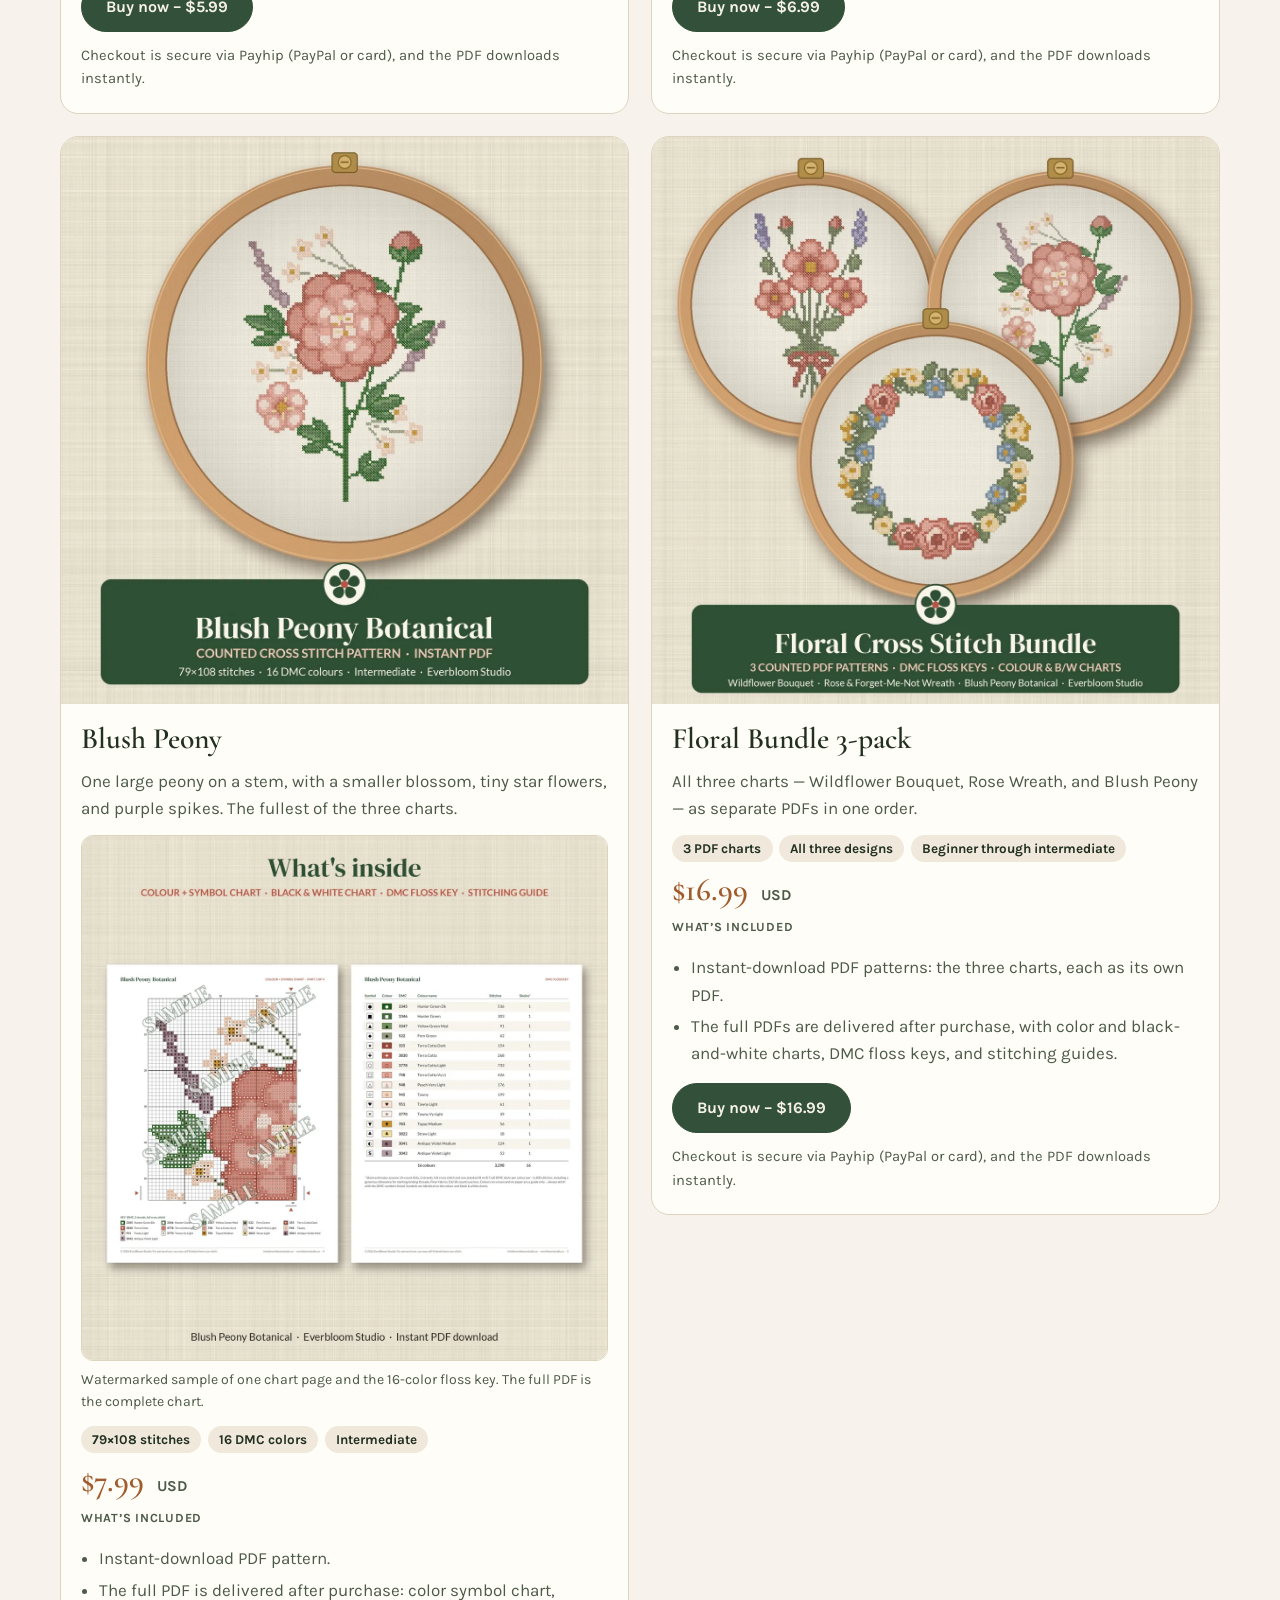
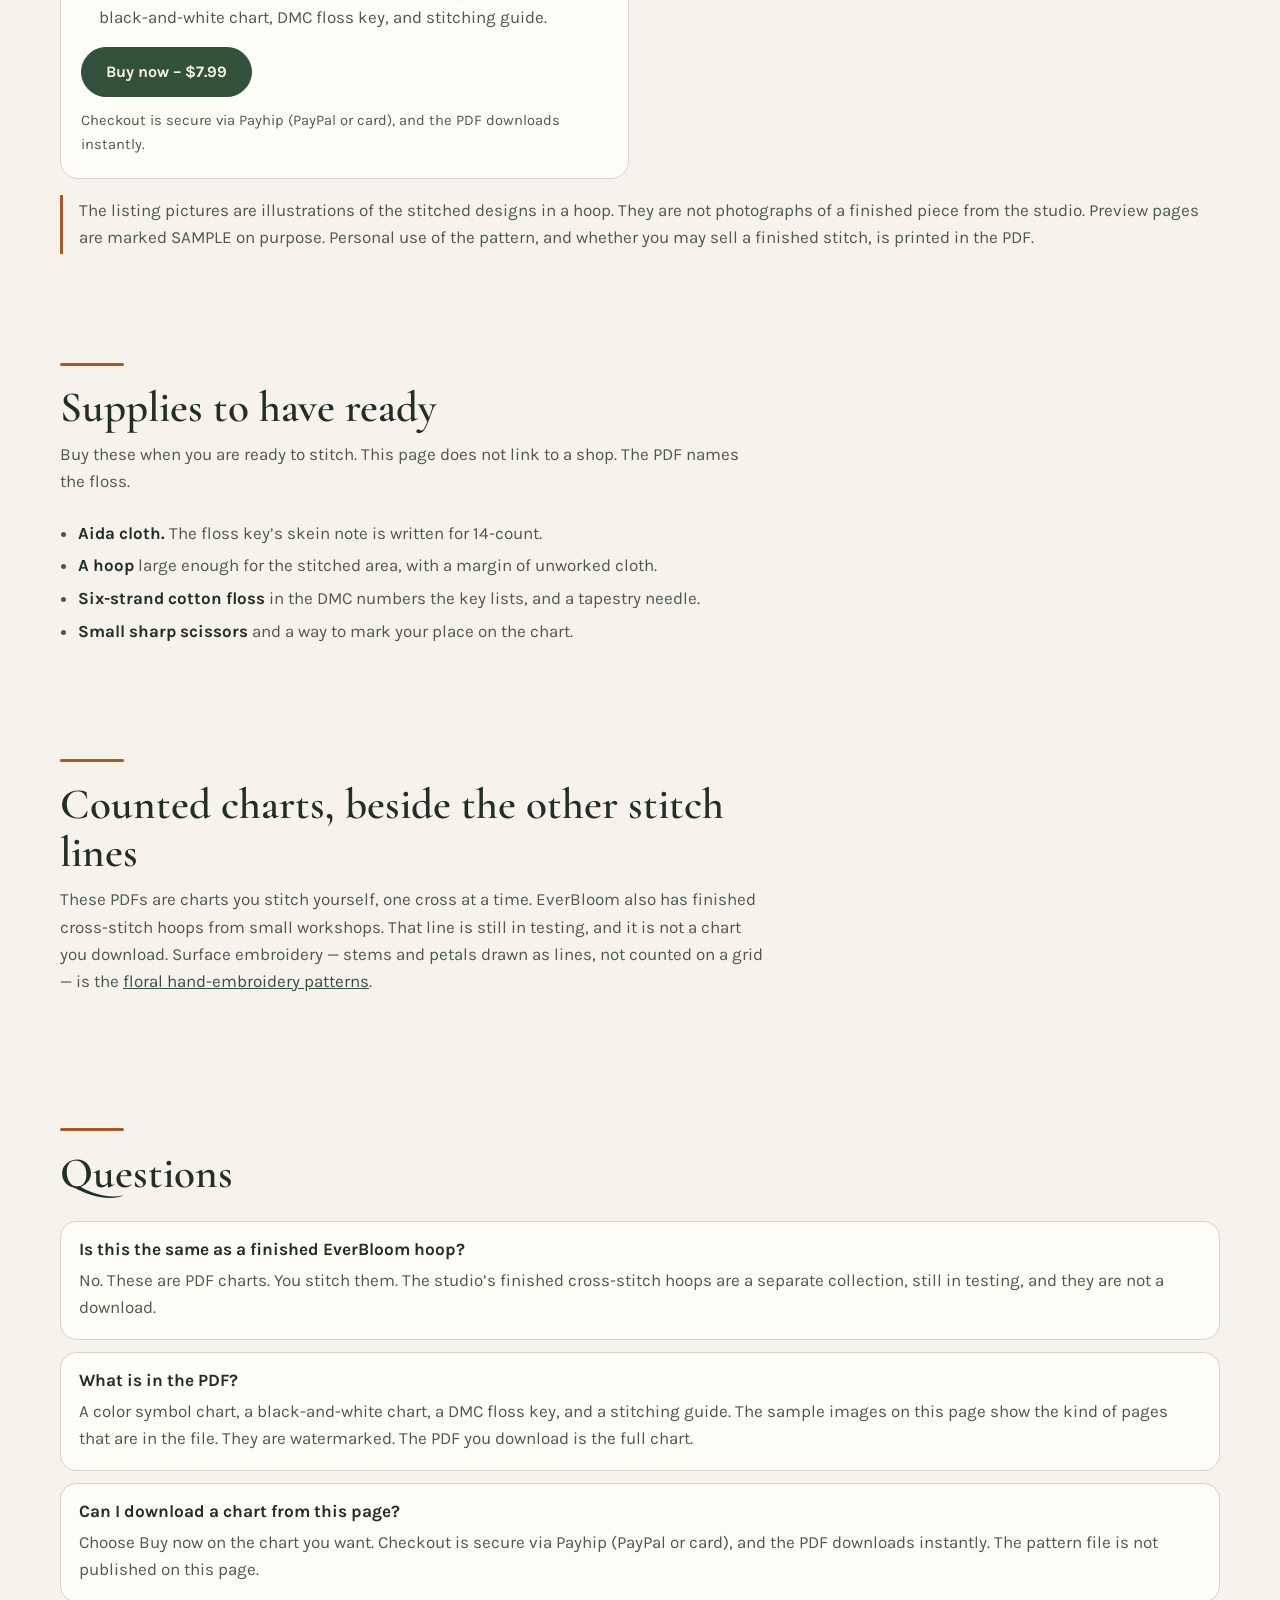
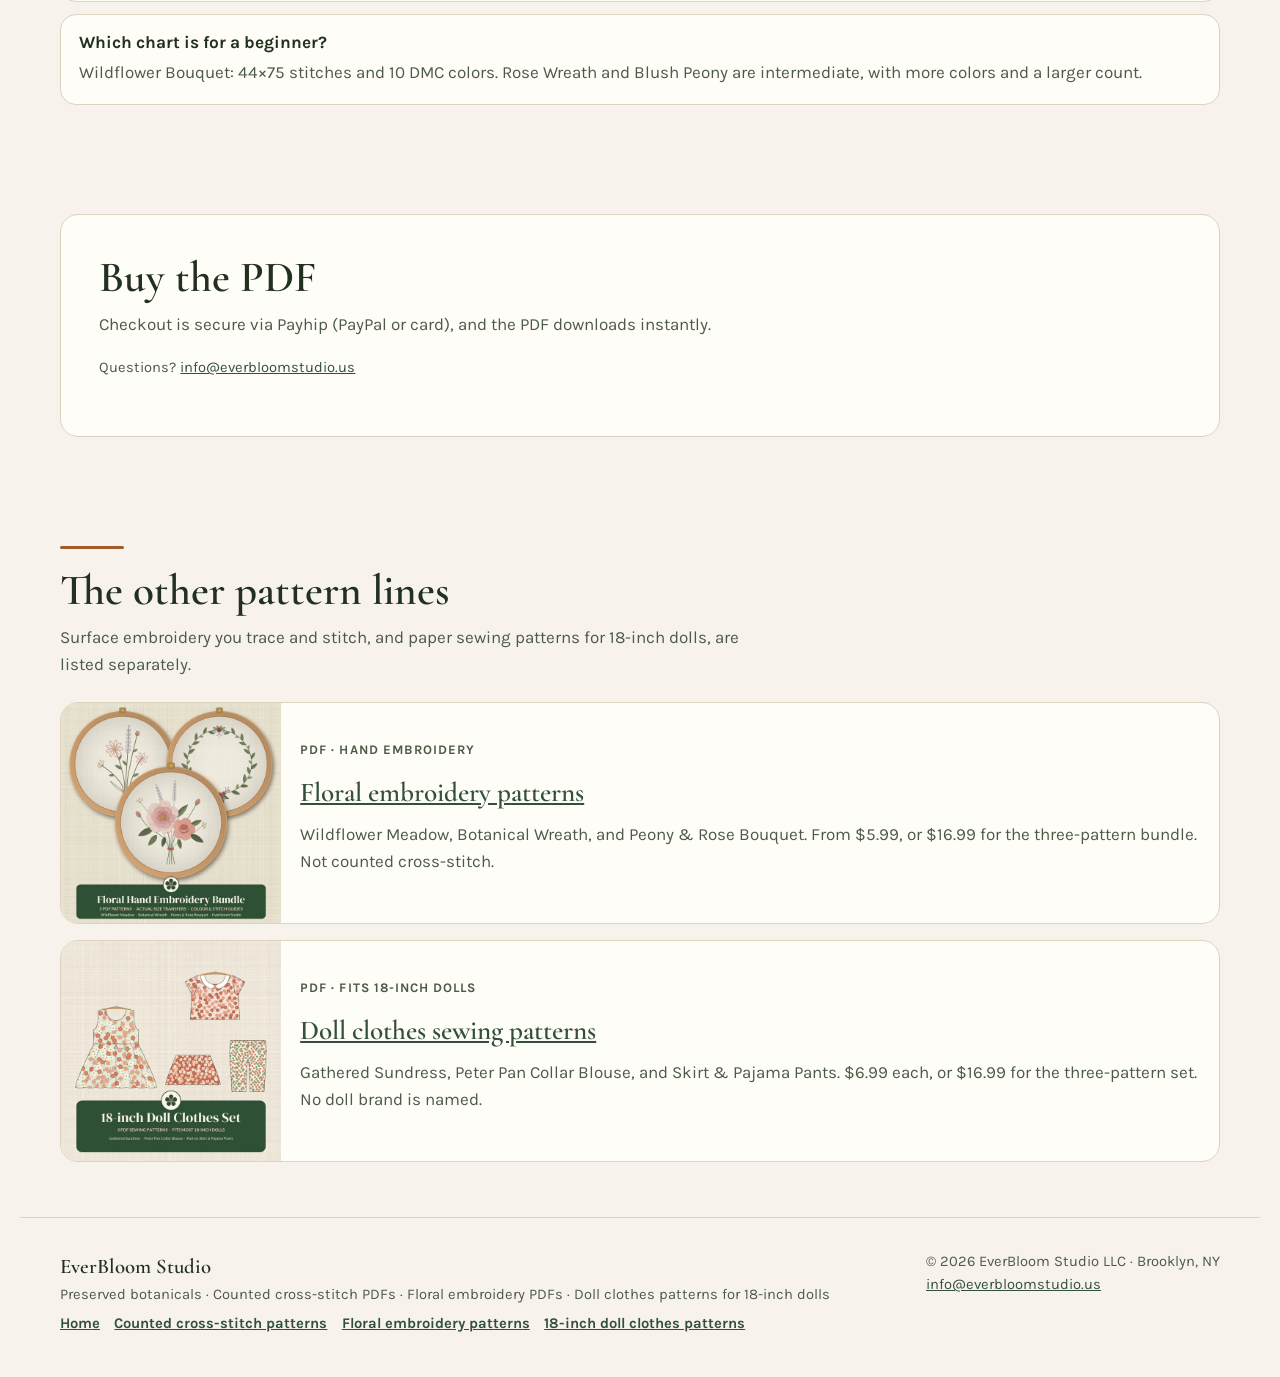
==== commit 39617d29: "Sell cross-stitch and embroidery PDFs through Payhip. Replace the email-order buttons on those patte" ====
--- a/patterns/cross-stitch/index.html
+++ b/patterns/cross-stitch/index.html
@@ -7,19 +7,19 @@
     <link rel="icon" href="/favicon.svg" type="image/svg+xml" />
     <link rel="apple-touch-icon" href="/apple-touch-icon.png" />
     <meta name="color-scheme" content="light dark" />
-    <meta name="description" content="Counted cross-stitch PDF charts from EverBloom Studio: Wildflower Bouquet, Rose Wreath, and Blush Peony, plus a three-pattern bundle. Order by email." />
+    <meta name="description" content="Counted cross-stitch PDF charts from EverBloom Studio: Wildflower Bouquet, Rose Wreath, and Blush Peony, plus a three-pattern bundle. Checkout is secure via Payhip (PayPal or card), and the PDF downloads instantly." />
     <link rel="canonical" href="https://everbloomstudio.us/patterns/cross-stitch/" />
     <meta property="og:type" content="website" />
     <meta property="og:locale" content="en_US" />
     <meta property="og:site_name" content="EverBloom Studio" />
     <meta property="og:title" content="Counted Cross-Stitch Patterns (PDF) — EverBloom Studio" />
-    <meta property="og:description" content="Counted cross-stitch PDF charts from EverBloom Studio: Wildflower Bouquet, Rose Wreath, and Blush Peony, plus a three-pattern bundle. Order by email." />
+    <meta property="og:description" content="Counted cross-stitch PDF charts from EverBloom Studio: Wildflower Bouquet, Rose Wreath, and Blush Peony, plus a three-pattern bundle. Checkout is secure via Payhip (PayPal or card), and the PDF downloads instantly." />
     <meta property="og:url" content="https://everbloomstudio.us/patterns/cross-stitch/" />
     <meta property="og:image" content="https://everbloomstudio.us/assets/patterns/cross-stitch/floral-bundle-3-pack-cover.webp" />
     <meta property="og:image:alt" content="Illustrated listing cover of three counted cross-stitch hoops: a wildflower bouquet, a blush peony, and a rose wreath" />
     <meta name="twitter:card" content="summary_large_image" />
     <meta name="twitter:title" content="Counted Cross-Stitch Patterns (PDF) — EverBloom Studio" />
-    <meta name="twitter:description" content="Counted cross-stitch PDF charts from EverBloom Studio: Wildflower Bouquet, Rose Wreath, and Blush Peony, plus a three-pattern bundle. Order by email." />
+    <meta name="twitter:description" content="Counted cross-stitch PDF charts from EverBloom Studio: Wildflower Bouquet, Rose Wreath, and Blush Peony, plus a three-pattern bundle. Checkout is secure via Payhip (PayPal or card), and the PDF downloads instantly." />
     <meta name="twitter:image" content="https://everbloomstudio.us/assets/patterns/cross-stitch/floral-bundle-3-pack-cover.webp" />
     <title>Counted Cross-Stitch Patterns (PDF) — EverBloom Studio</title>
     <link rel="preconnect" href="https://fonts.googleapis.com" />
@@ -60,7 +60,7 @@
             "@id": "https://everbloomstudio.us/patterns/cross-stitch/#webpage",
             "url": "https://everbloomstudio.us/patterns/cross-stitch/",
             "name": "Counted Cross-Stitch Patterns (PDF)",
-            "description": "Counted cross-stitch PDF charts: Wildflower Bouquet, Rose Wreath, Blush Peony, and a three-pattern bundle. Order by email. The full PDF is delivered after purchase.",
+            "description": "Counted cross-stitch PDF charts: Wildflower Bouquet, Rose Wreath, Blush Peony, and a three-pattern bundle. Checkout is secure via Payhip (PayPal or card), and the PDF downloads instantly.",
             "inLanguage": "en",
             "isPartOf": { "@id": "https://everbloomstudio.us/#website" },
             "about": { "@id": "https://everbloomstudio.us/patterns/cross-stitch/#catalog" },
@@ -128,7 +128,7 @@
         <a href="/#contact">Contact</a>
       </nav>
     </header>
-    <p class="banner" role="status">Order by email. Instant checkout is not open on this page — we send the PDF with a payment link.</p>
+    <p class="banner" role="status">Checkout is secure via Payhip (PayPal or card), and the PDF downloads instantly.</p>
     <main id="content">
       <p class="crumbs"><a href="/">Home</a> · Counted cross-stitch patterns</p>
       <div class="hero">
@@ -148,7 +148,7 @@
           <div class="hero-meta">
             <span>Counted cross-stitch, not surface embroidery</span>
             <span>DMC color keys in the PDF</span>
-            <span>Order by email</span>
+            <span>Instant PDF download</span>
           </div>
         </div>
         <figure class="hero-photo">
@@ -199,7 +199,7 @@
                 <a class="zoom" href="/assets/patterns/cross-stitch/wildflower-bouquet-chart-preview.webp">
                   <img src="/assets/patterns/cross-stitch/wildflower-bouquet-chart-preview.webp" width="1200" height="1200" alt="Sample preview of the Wildflower Bouquet PDF, marked SAMPLE: a color symbol chart of the bouquet beside a DMC floss key for 10 colors" loading="lazy" />
                 </a>
-                <figcaption>Watermarked sample of the chart and floss key. Click to enlarge. The PDF we send after purchase does not carry the SAMPLE mark.</figcaption>
+                <figcaption>Watermarked sample of the chart and floss key. Click to enlarge. The PDF you download after purchase does not carry the SAMPLE mark.</figcaption>
               </figure>
               <ul class="specs">
                 <li>44×75 stitches</li>
@@ -212,8 +212,8 @@
                 <li>Instant-download PDF pattern.</li>
                 <li>The full PDF is delivered after purchase: color symbol chart, black-and-white chart, DMC floss key, and stitching guide.</li>
               </ul>
-              <a class="btn btn-solid" href="mailto:info@everbloomstudio.us?subject=Order%3A%20Wildflower%20Bouquet">Order by email</a>
-              <p class="order-note">Instant checkout coming soon — email us and we’ll send your PDF with a payment link.</p>
+              <a class="btn btn-solid" href="https://payhip.com/b/Yxk4s" target="_blank" rel="noopener">Buy now – $5.99</a>
+              <p class="order-note">Checkout is secure via Payhip (PayPal or card), and the PDF downloads instantly.</p>
             </div>
           </article>
 
@@ -239,8 +239,8 @@
                 <li>Instant-download PDF pattern.</li>
                 <li>The full PDF is delivered after purchase: color symbol chart, black-and-white chart, DMC floss key, and stitching guide.</li>
               </ul>
-              <a class="btn btn-solid" href="mailto:info@everbloomstudio.us?subject=Order%3A%20Rose%20Wreath">Order by email</a>
-              <p class="order-note">Instant checkout coming soon — email us and we’ll send your PDF with a payment link.</p>
+              <a class="btn btn-solid" href="https://payhip.com/b/M7P1m" target="_blank" rel="noopener">Buy now – $6.99</a>
+              <p class="order-note">Checkout is secure via Payhip (PayPal or card), and the PDF downloads instantly.</p>
             </div>
           </article>
 
@@ -266,8 +266,8 @@
                 <li>Instant-download PDF pattern.</li>
                 <li>The full PDF is delivered after purchase: color symbol chart, black-and-white chart, DMC floss key, and stitching guide.</li>
               </ul>
-              <a class="btn btn-solid" href="mailto:info@everbloomstudio.us?subject=Order%3A%20Blush%20Peony">Order by email</a>
-              <p class="order-note">Instant checkout coming soon — email us and we’ll send your PDF with a payment link.</p>
+              <a class="btn btn-solid" href="https://payhip.com/b/Mlup5" target="_blank" rel="noopener">Buy now – $7.99</a>
+              <p class="order-note">Checkout is secure via Payhip (PayPal or card), and the PDF downloads instantly.</p>
             </div>
           </article>
 
@@ -287,8 +287,8 @@
                 <li>Instant-download PDF patterns: the three charts, each as its own PDF.</li>
                 <li>The full PDFs are delivered after purchase, with color and black-and-white charts, DMC floss keys, and stitching guides.</li>
               </ul>
-              <a class="btn btn-solid" href="mailto:info@everbloomstudio.us?subject=Order%3A%20Floral%20Bundle%203-pack">Order by email</a>
-              <p class="order-note">Instant checkout coming soon — email us and we’ll send your PDF with a payment link.</p>
+              <a class="btn btn-solid" href="https://payhip.com/b/C9EtY" target="_blank" rel="noopener">Buy now – $16.99</a>
+              <p class="order-note">Checkout is secure via Payhip (PayPal or card), and the PDF downloads instantly.</p>
             </div>
           </article>
         </div>
@@ -329,11 +329,11 @@
           </article>
           <article>
             <h3>What is in the PDF?</h3>
-            <p>A color symbol chart, a black-and-white chart, a DMC floss key, and a stitching guide. The sample images on this page show the kind of pages that are in the file. They are watermarked. The PDF we send is the full chart.</p>
+            <p>A color symbol chart, a black-and-white chart, a DMC floss key, and a stitching guide. The sample images on this page show the kind of pages that are in the file. They are watermarked. The PDF you download is the full chart.</p>
           </article>
           <article>
             <h3>Can I download a chart from this page?</h3>
-            <p>No. There is no checkout yet, and the pattern file is not published here. Use Order by email. We reply with the PDF and a payment link. The full PDF is delivered after purchase.</p>
+            <p>Choose Buy now on the chart you want. Checkout is secure via Payhip (PayPal or card), and the PDF downloads instantly. The pattern file is not published on this page.</p>
           </article>
           <article>
             <h3>Which chart is for a beginner?</h3>
@@ -344,16 +344,9 @@
 
       <section>
         <div class="panel panel-light" id="order">
-          <h2>Order by email</h2>
-          <p>Tell us the chart, or ask for the Floral Bundle 3-pack. Instant checkout is not open. We read every message and send the PDF with a payment link. The full file comes after purchase.</p>
-          <div class="cta-row">
-            <a class="btn btn-solid" href="mailto:info@everbloomstudio.us?subject=Order%3A%20counted%20cross-stitch%20PDF">Order by email</a>
-          </div>
-          <div class="mail-row">
-            <a class="mail-addr" href="mailto:info@everbloomstudio.us">info@everbloomstudio.us</a>
-            <button class="copy-btn" id="copyBtn" type="button">Copy email</button>
-          </div>
-          <p class="copy-note" id="copyNote" aria-live="polite"></p>
+          <h2>Buy the PDF</h2>
+          <p>Checkout is secure via Payhip (PayPal or card), and the PDF downloads instantly.</p>
+          <p class="order-note">Questions? <a href="mailto:info@everbloomstudio.us">info@everbloomstudio.us</a></p>
         </div>
       </section>
 
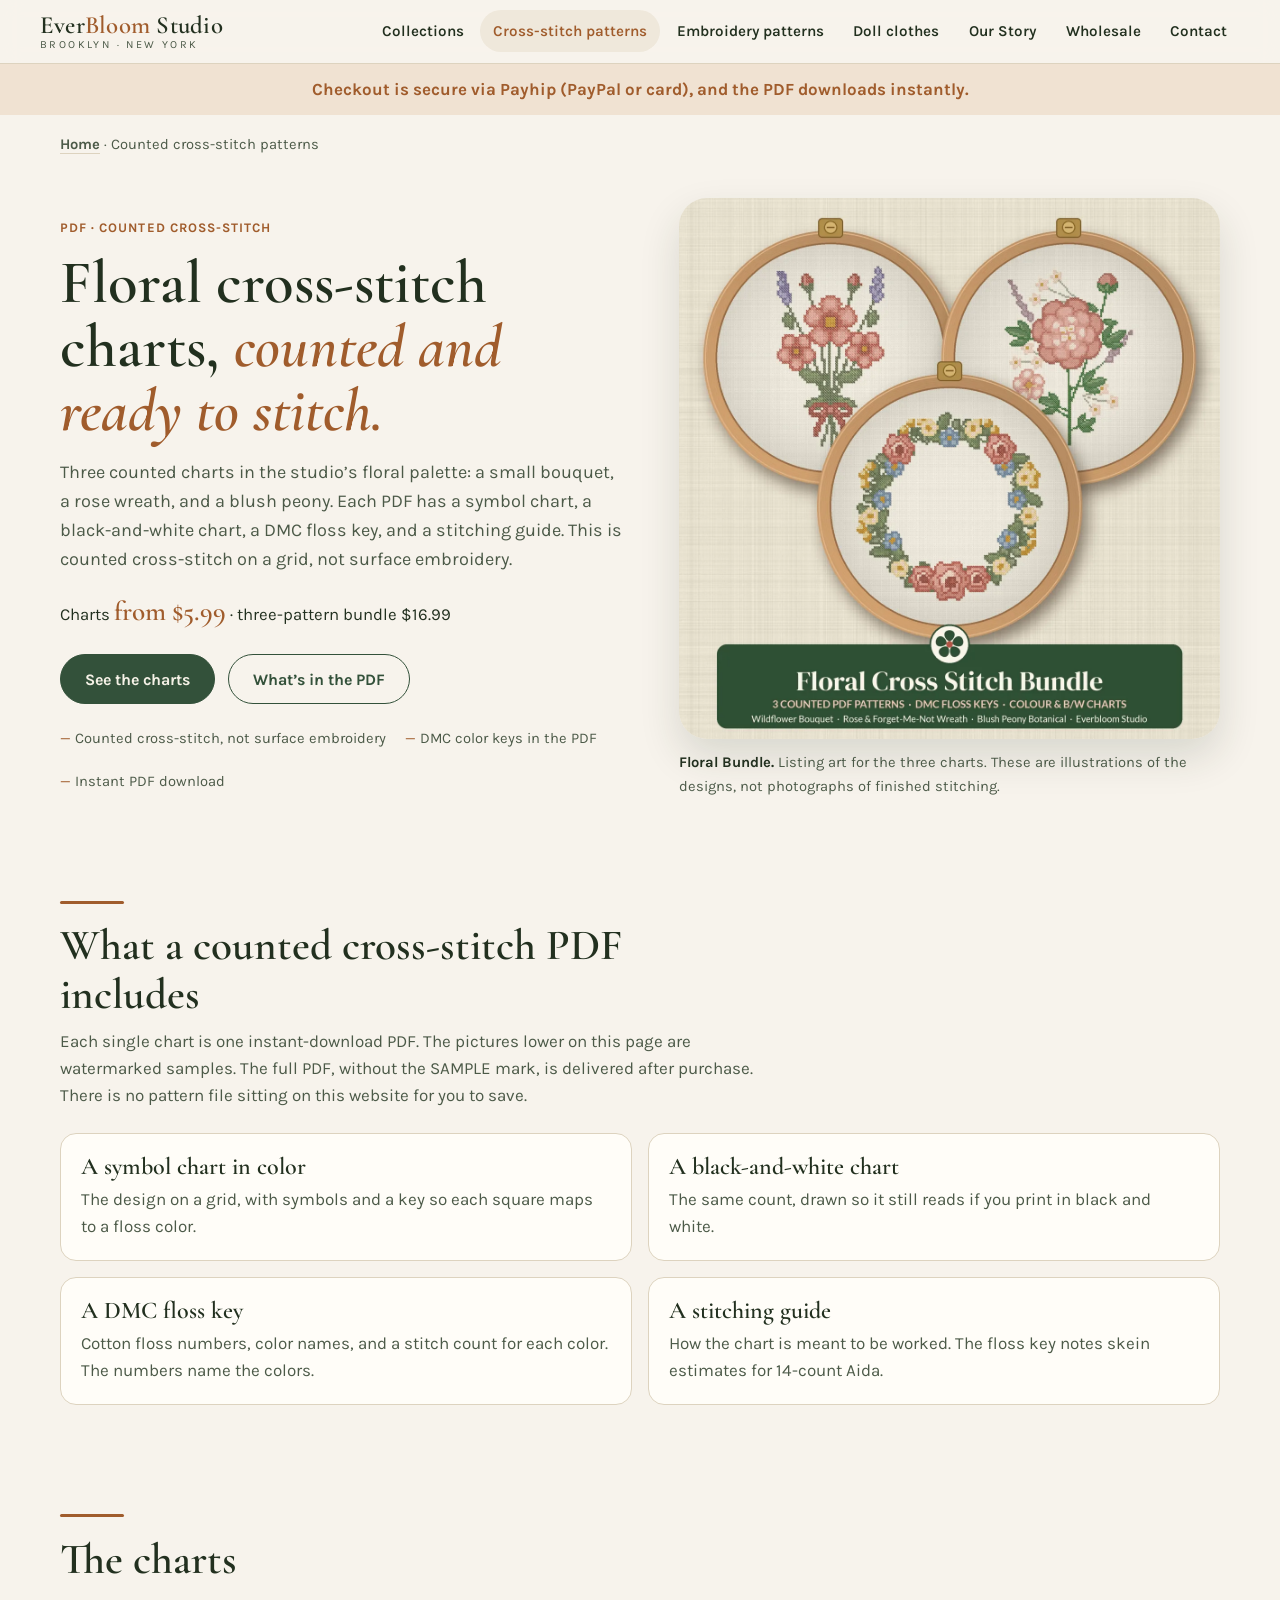
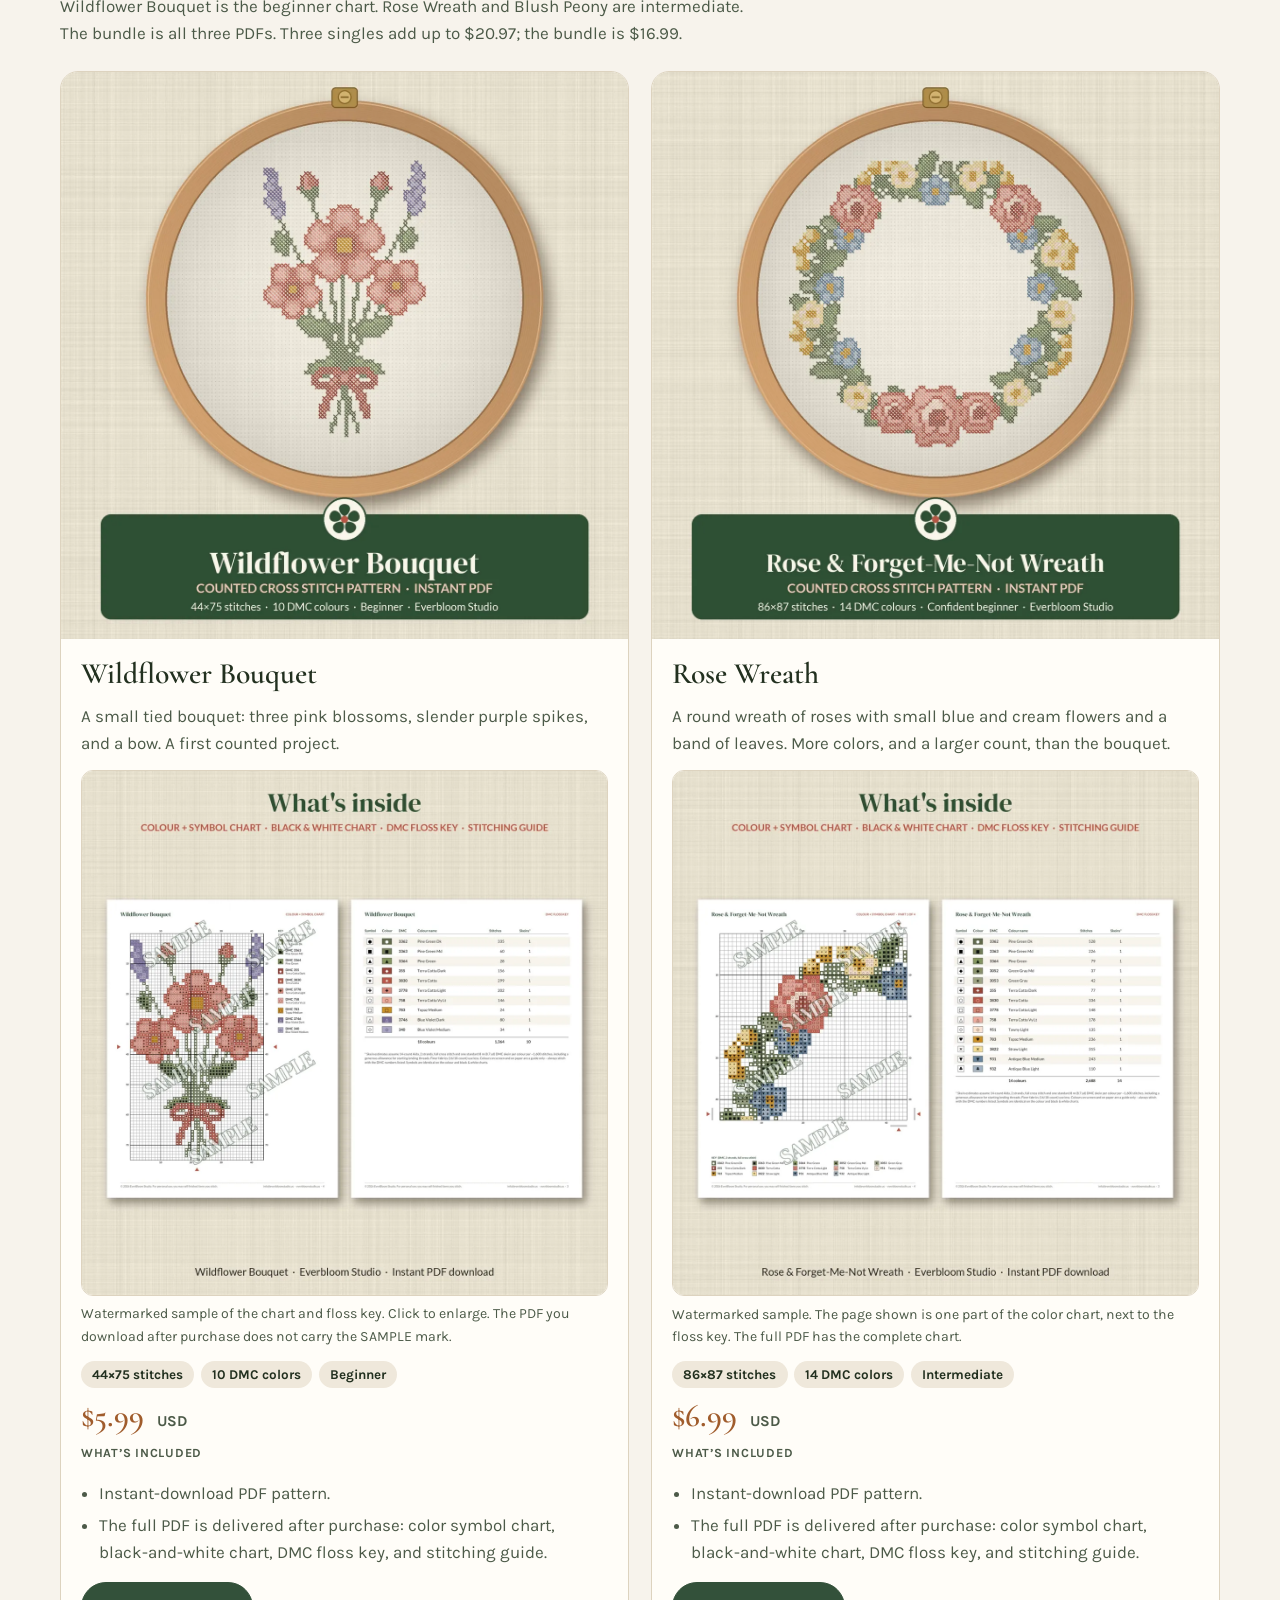
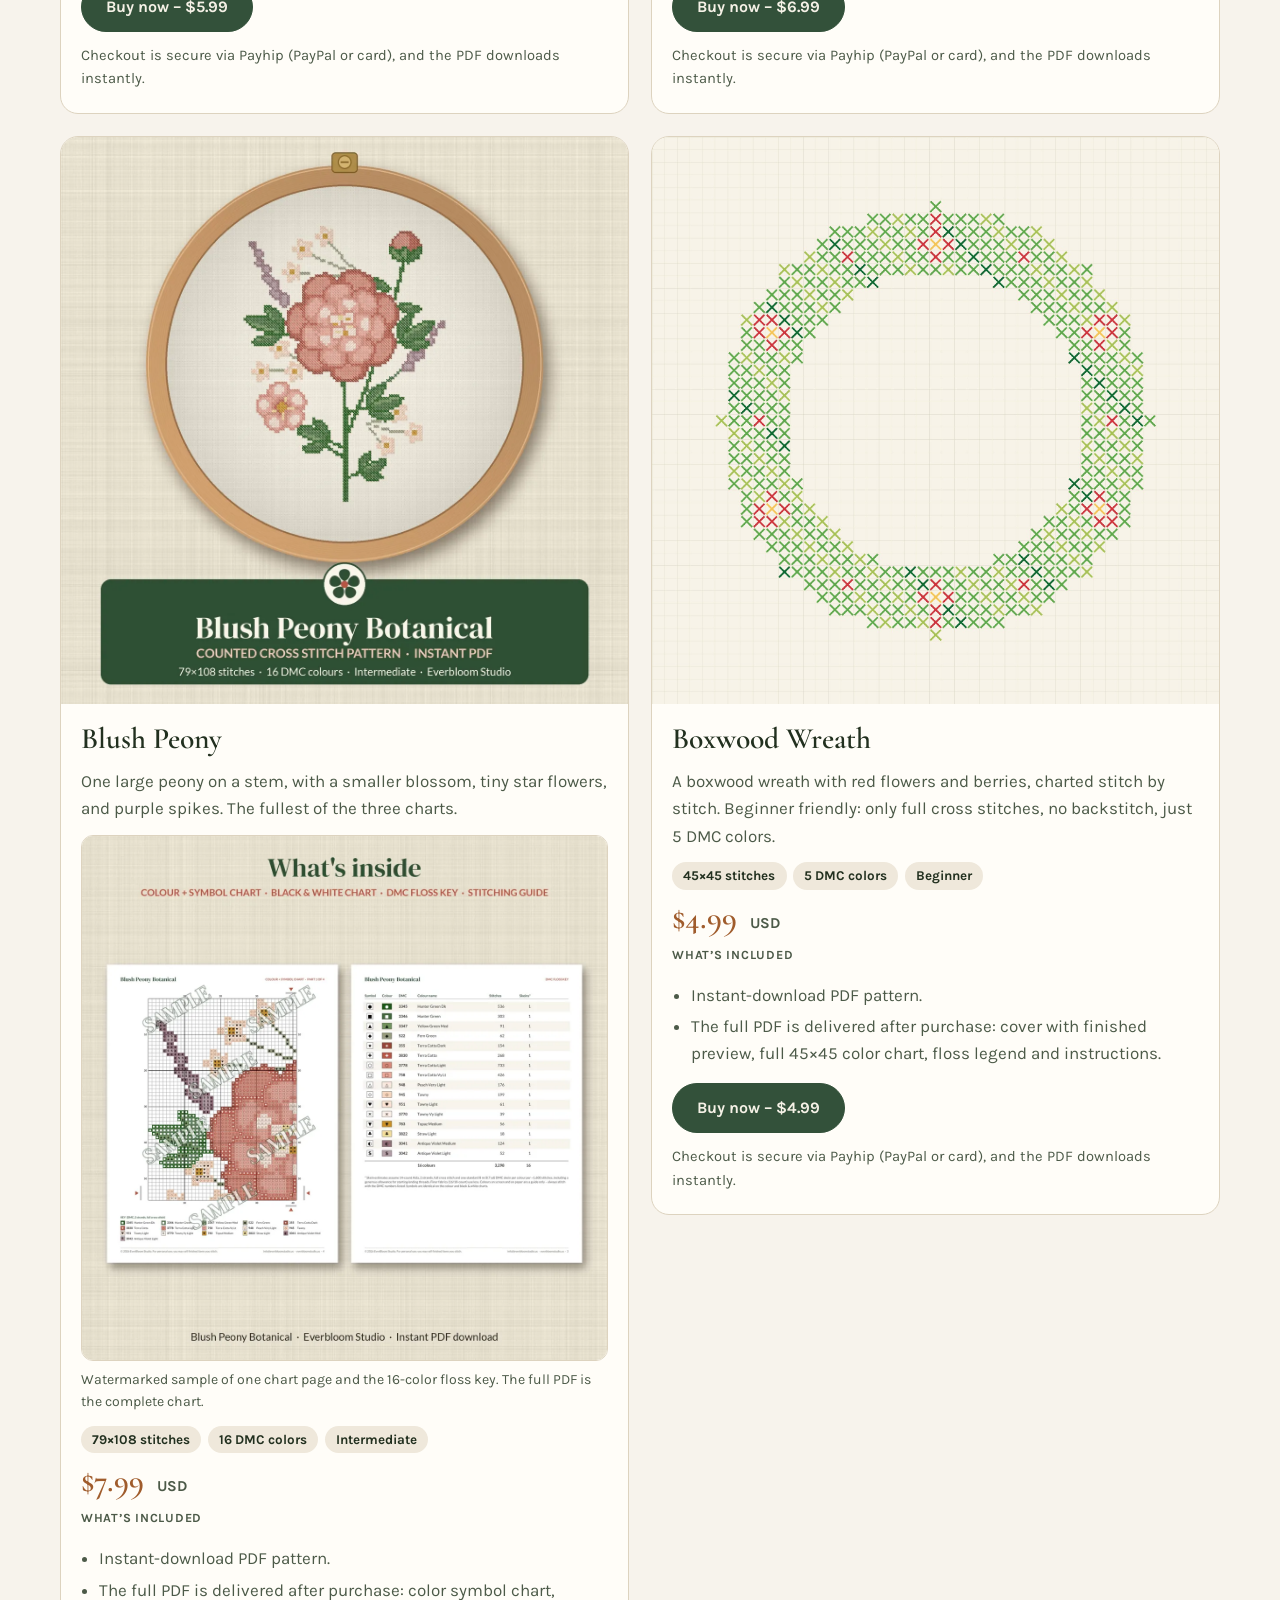
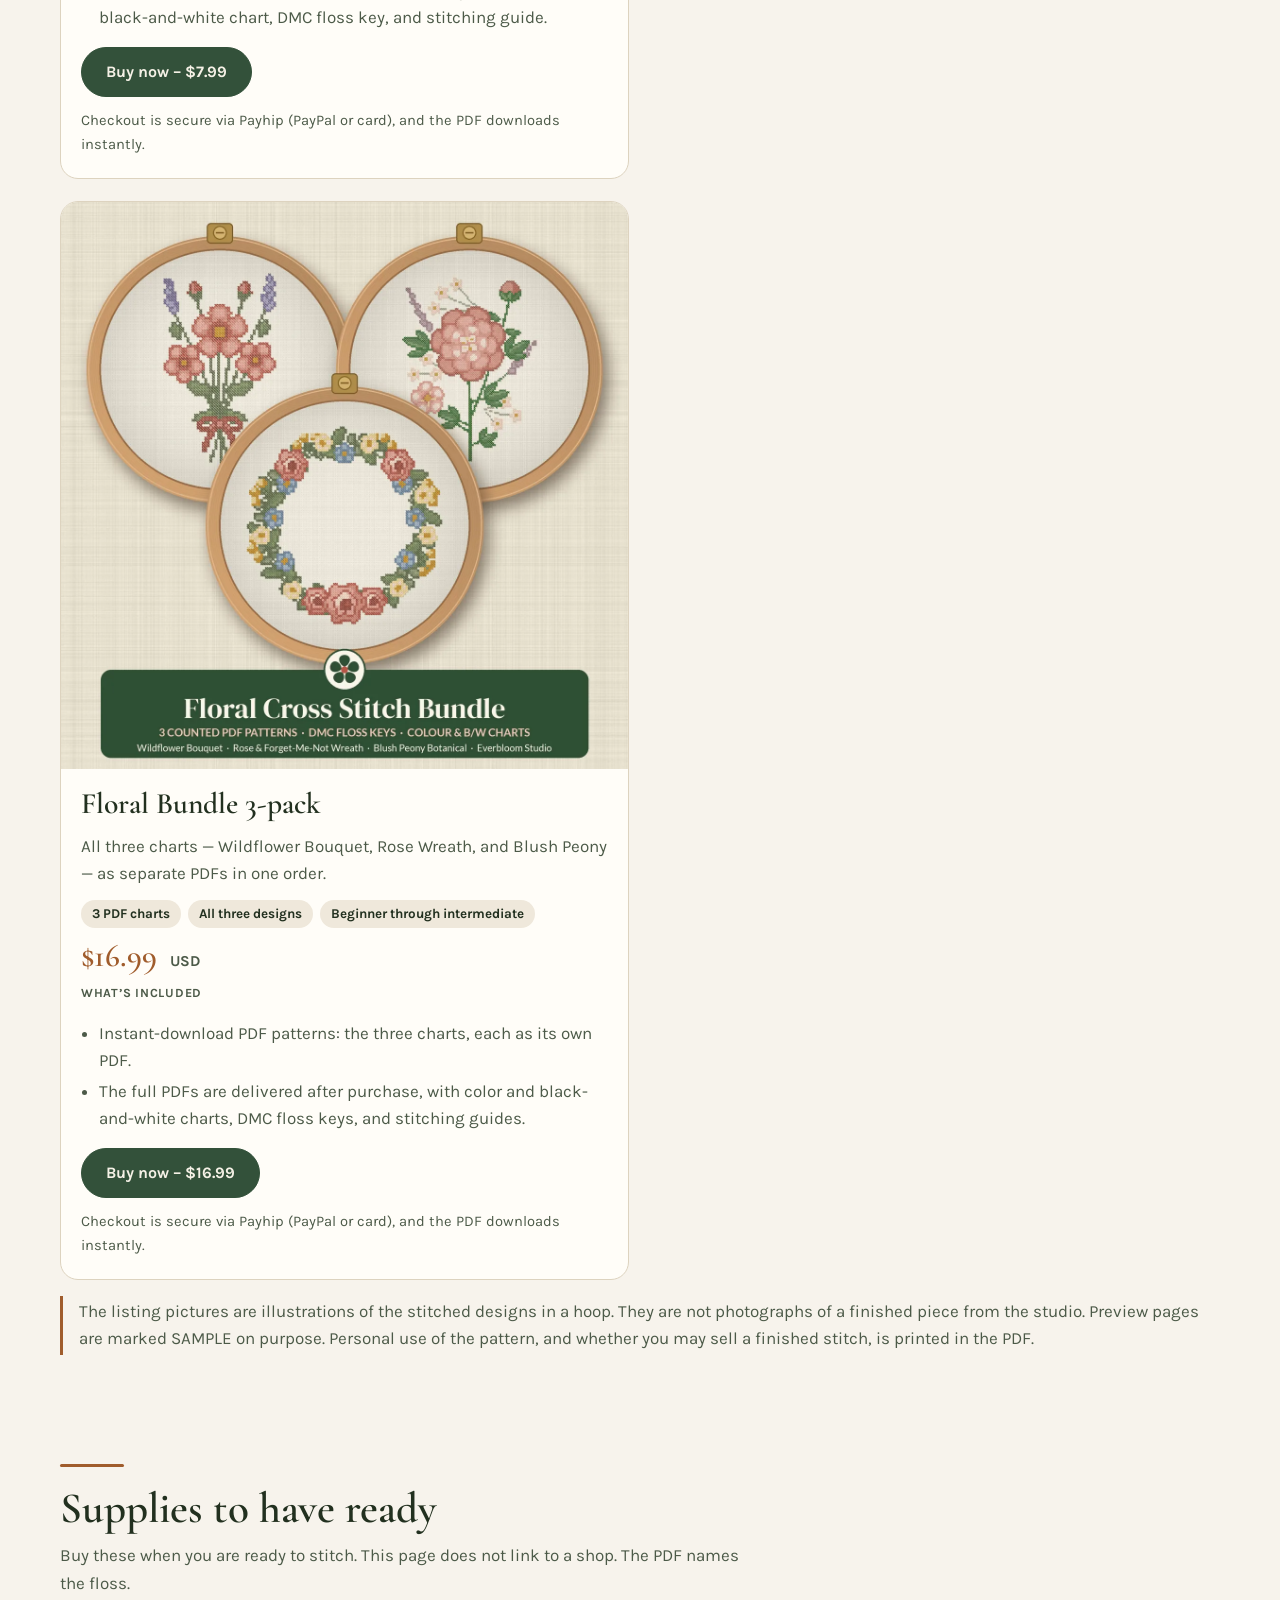
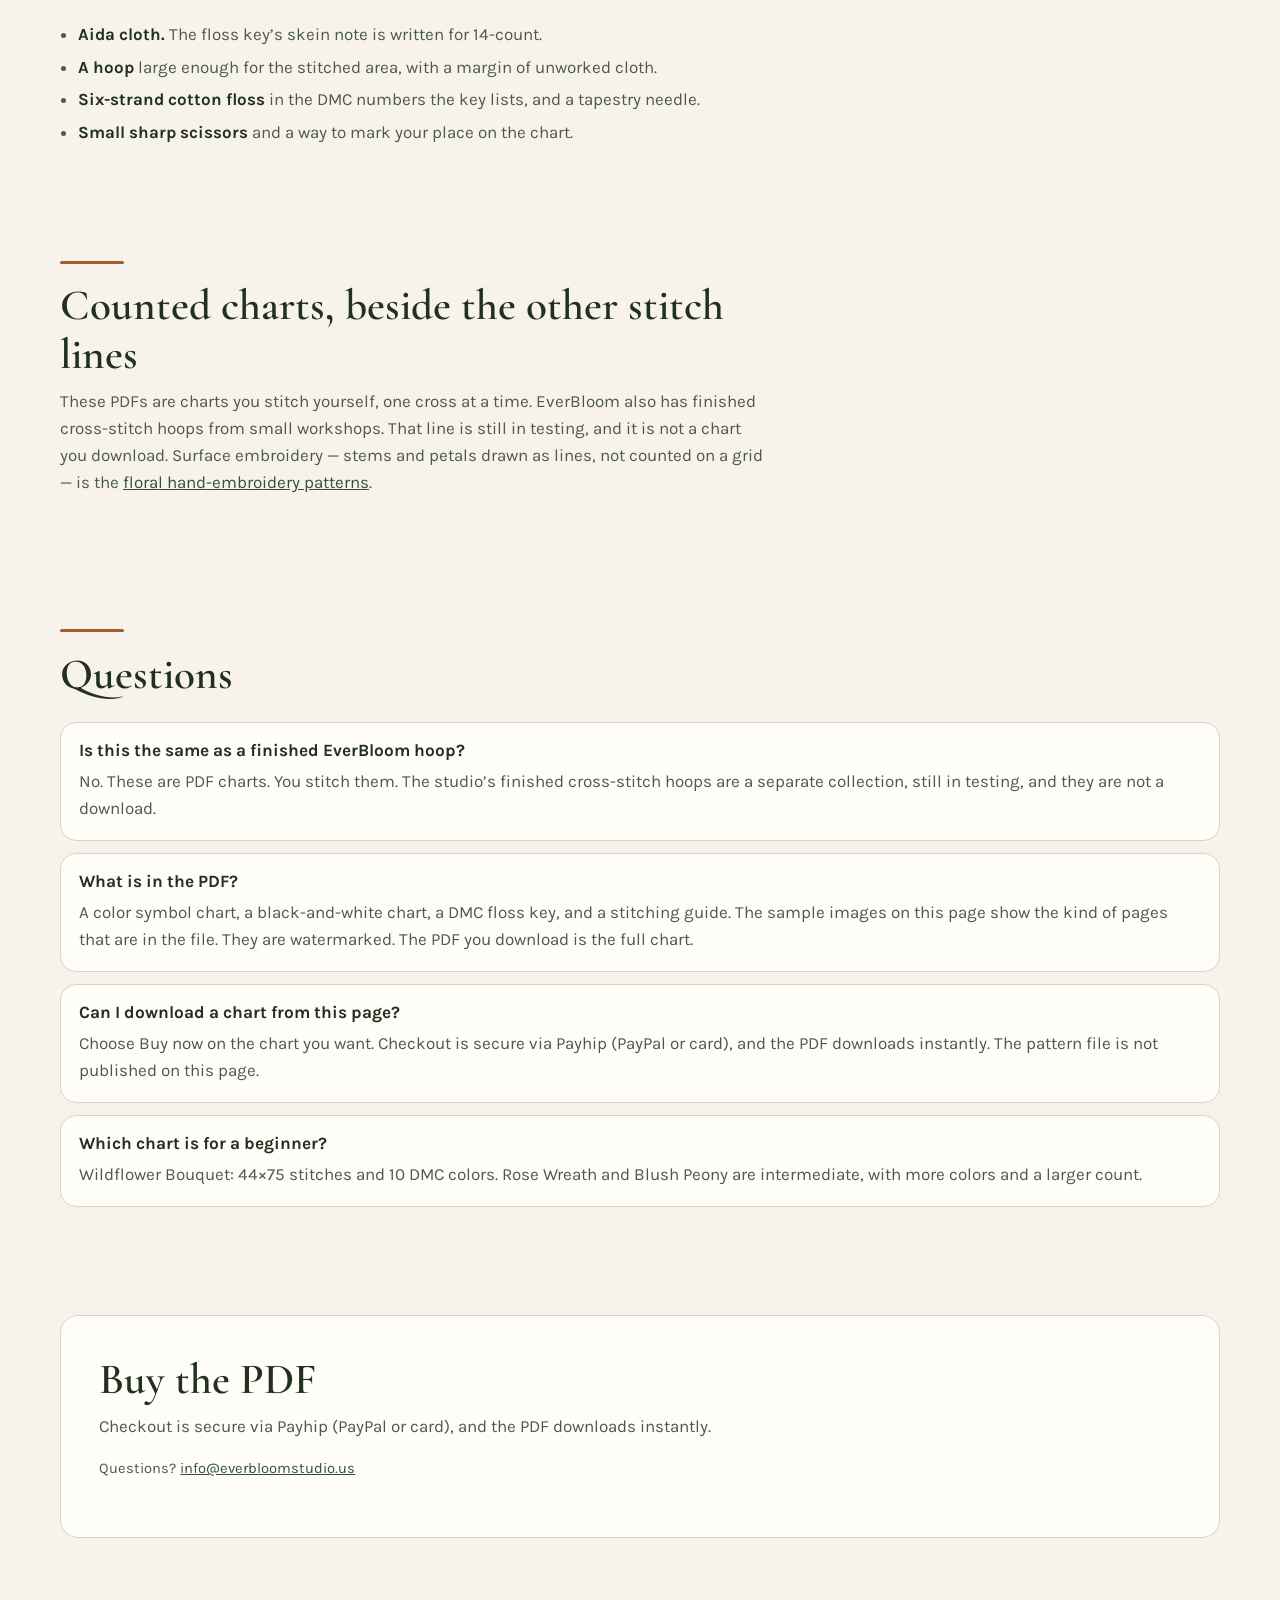
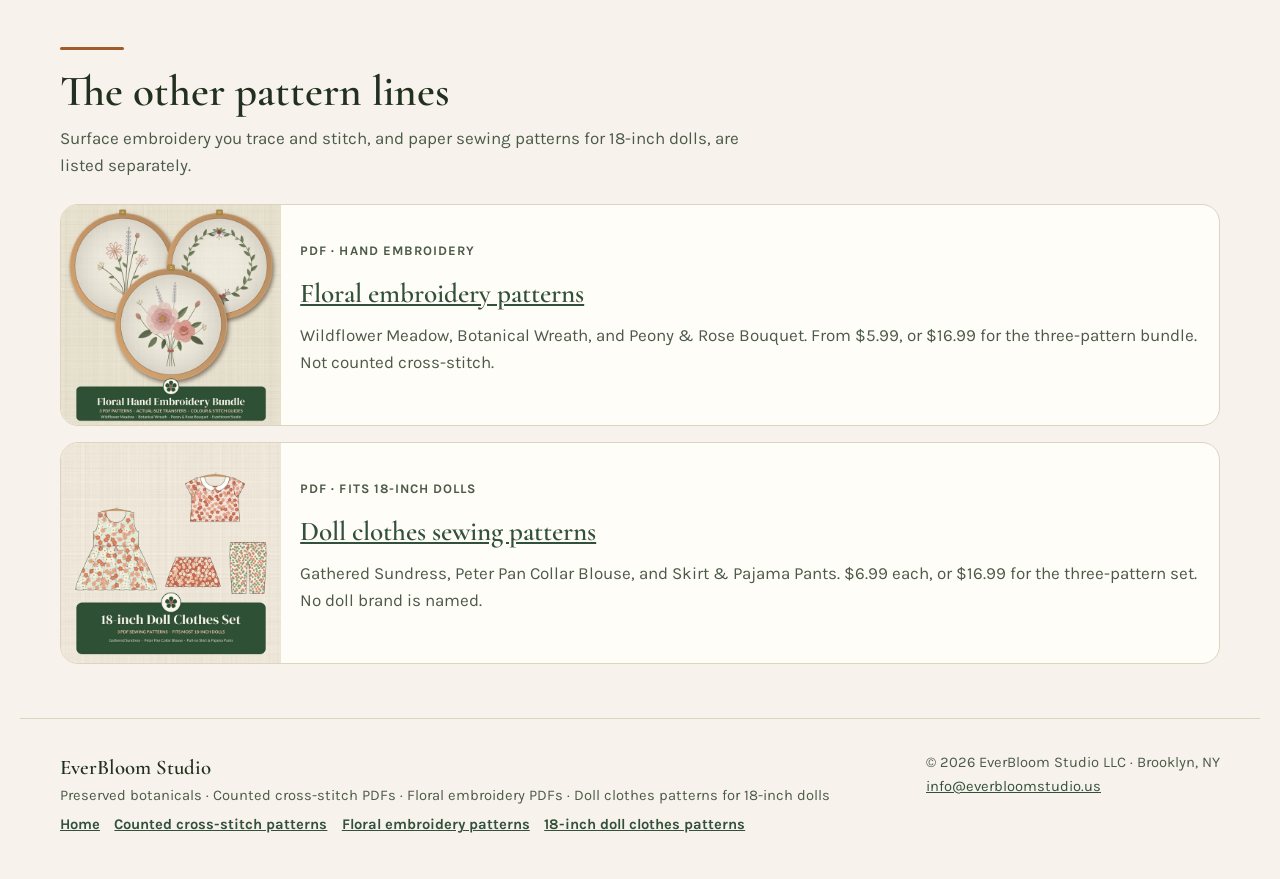
==== commit 1e182482: "Add Boxwood Wreath cross-stitch pattern to catalog" ====
--- a/patterns/cross-stitch/index.html
+++ b/patterns/cross-stitch/index.html
@@ -79,7 +79,7 @@
             "@id": "https://everbloomstudio.us/patterns/cross-stitch/#catalog",
             "name": "Counted cross-stitch PDF patterns",
             "itemListOrder": "https://schema.org/ItemListOrderAscending",
-            "numberOfItems": 4,
+            "numberOfItems": 5,
             "itemListElement": [
               {
                 "@type": "ListItem",
@@ -104,7 +104,13 @@
                 "position": 4,
                 "name": "Floral Bundle 3-pack",
                 "url": "https://everbloomstudio.us/patterns/cross-stitch/#floral-bundle"
-              }
+              },
+      {
+        "@type": "ListItem",
+      "position": 5,
+      "name": "Boxwood Wreath",
+      "url": "https://everbloomstudio.us/patterns/cross-stitch/#boxwood-wreath"
+  }
             ]
           }
         ]
@@ -267,6 +273,27 @@
                 <li>The full PDF is delivered after purchase: color symbol chart, black-and-white chart, DMC floss key, and stitching guide.</li>
               </ul>
               <a class="btn btn-solid" href="https://payhip.com/b/Mlup5" target="_blank" rel="noopener">Buy now – $7.99</a>
+              <p class="order-note">Checkout is secure via Payhip (PayPal or card), and the PDF downloads instantly.</p>
+            </div>
+          </article>
+
+          <article class="product" id="boxwood-wreath">
+              <img class="cover" src="/assets/patterns/cross-stitch/boxwood-wreath-listing-cover.jpg" width="1575" height="1575" alt="Listing cover for Boxwood Wreath: a counted cross-stitch wreath of boxwood leaves with red flowers and berries." />
+            <div class="product-body">
+                <h3>Boxwood Wreath</h3>
+  <p class="blurb">A boxwood wreath with red flowers and berries, charted stitch by stitch. Beginner friendly: only full cross stitches, no backstitch, just 5 DMC colors.</p>
+              <ul class="specs">
+                  <li>45×45 stitches</li>
+              <li>5 DMC colors</li>
+                <li>Beginner</li>
+              </ul>
+              <p class="price">$4.99 <span>USD</</span></p>
+              <p class="includes-label">What’s included</p>
+              <ul class="includes">
+                  <li>Instant-download PDF pattern.</</li>
+                <li>The full PDF is delivered after purchase: cover with finished preview, full 45×45 color chart, floss legend and instructions.</</li>
+              </ul>
+              <a class="btn btn-solid" href="https://payhip.com/b/vsi7q" target="_blank" rel="noopener">Buy now – $4.99</a>
               <p class="order-note">Checkout is secure via Payhip (PayPal or card), and the PDF downloads instantly.</p>
             </div>
           </article>
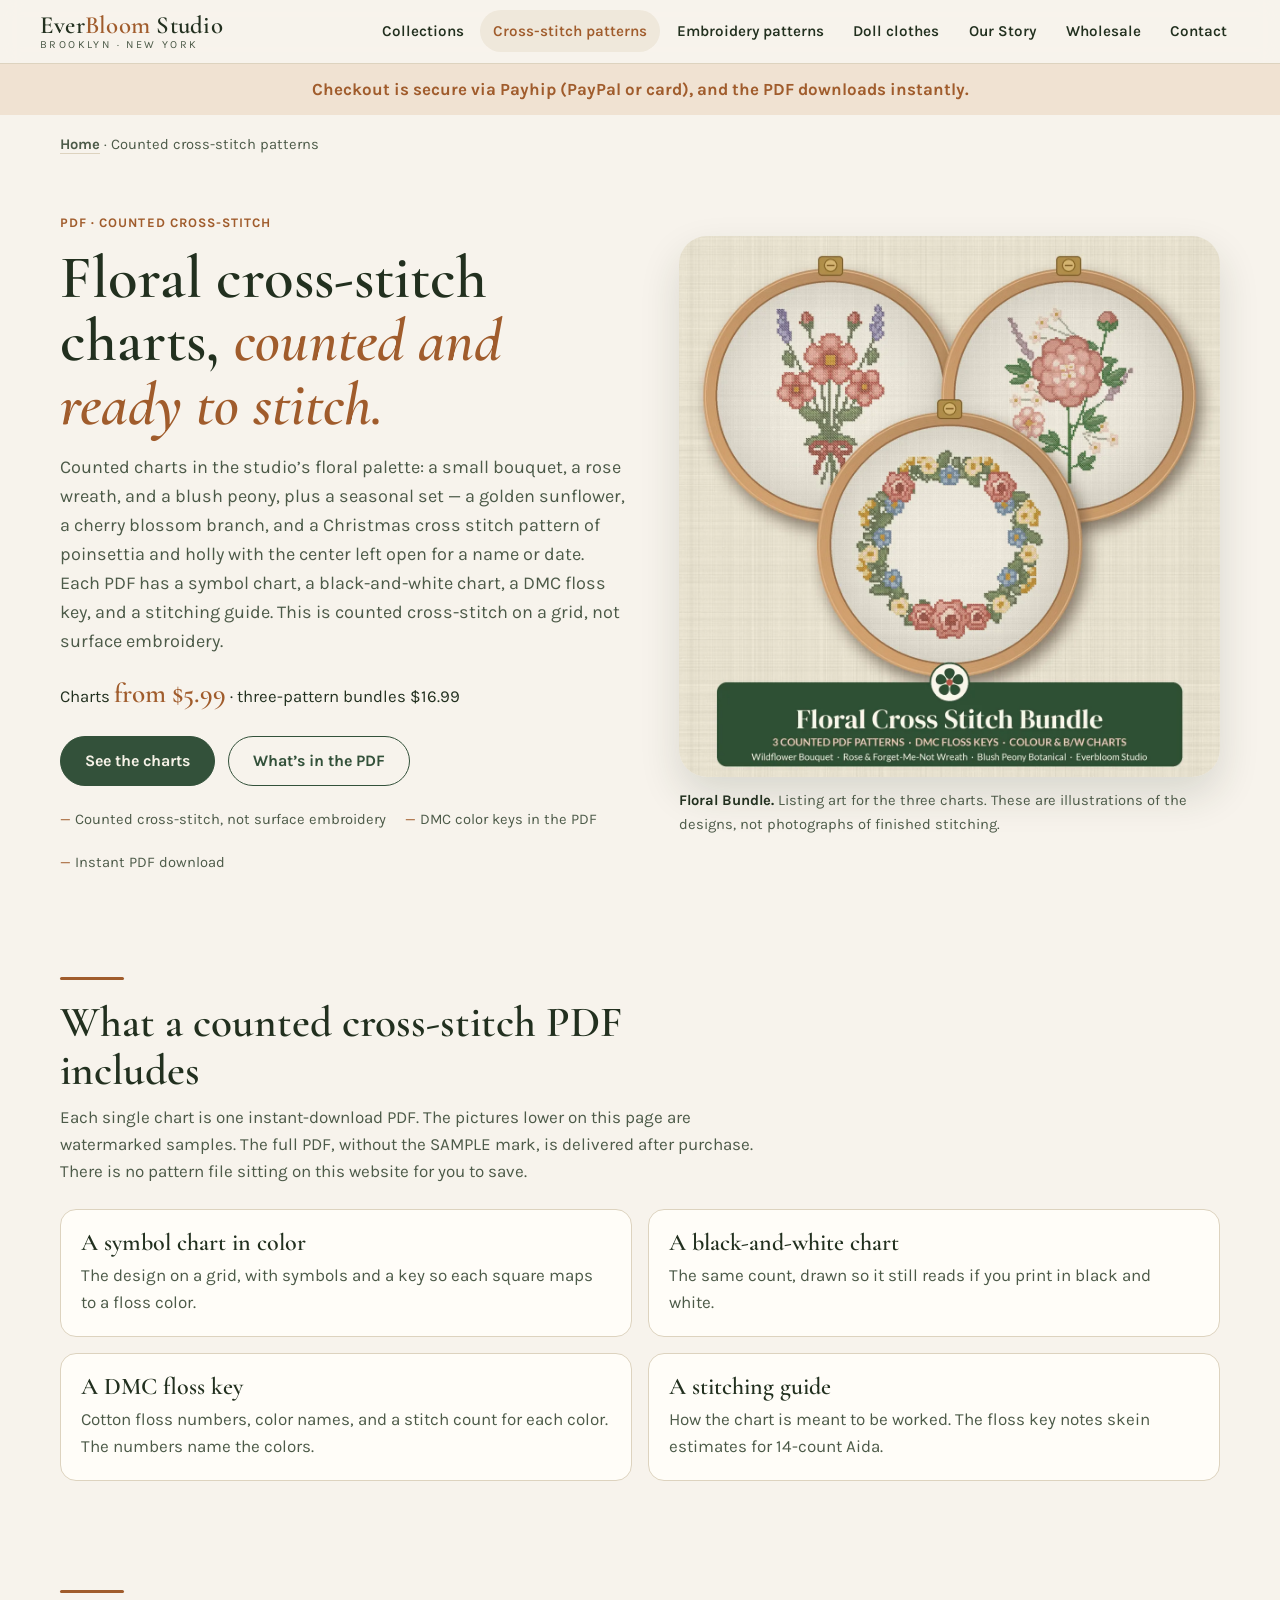
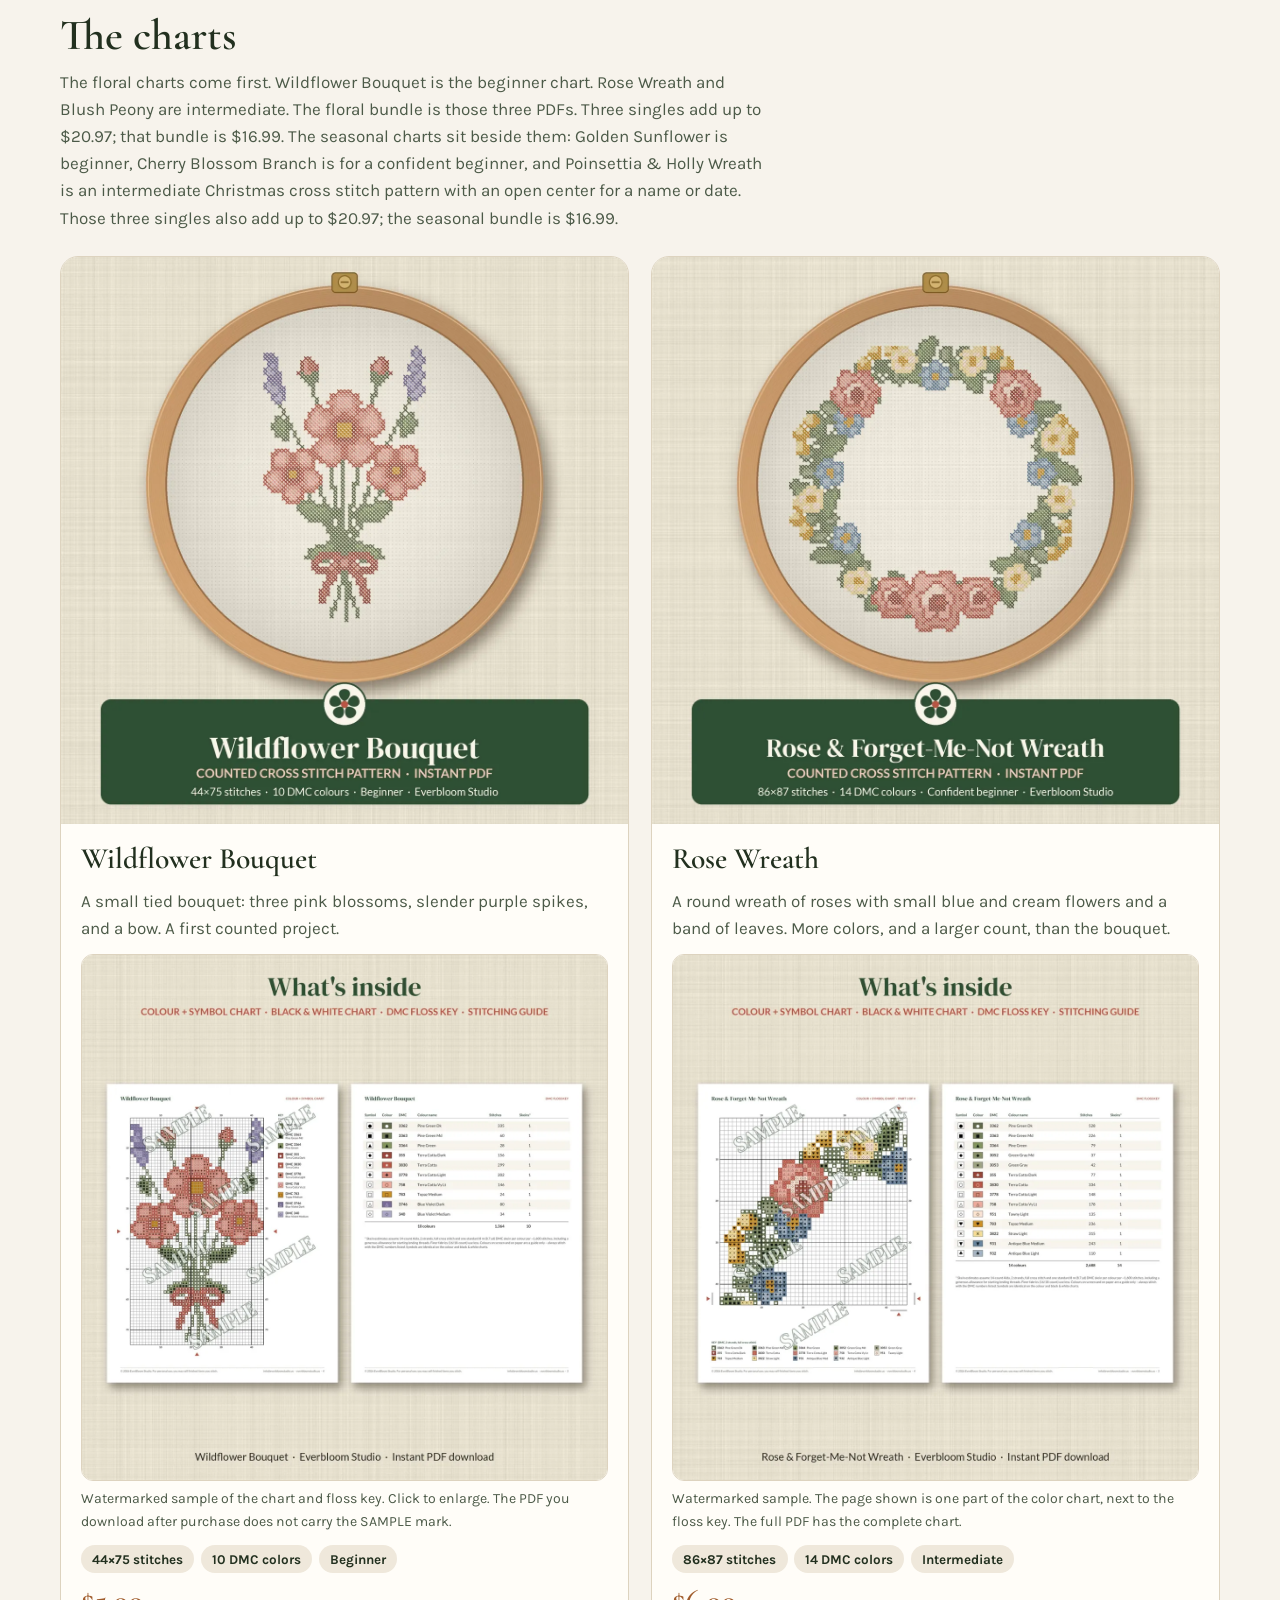
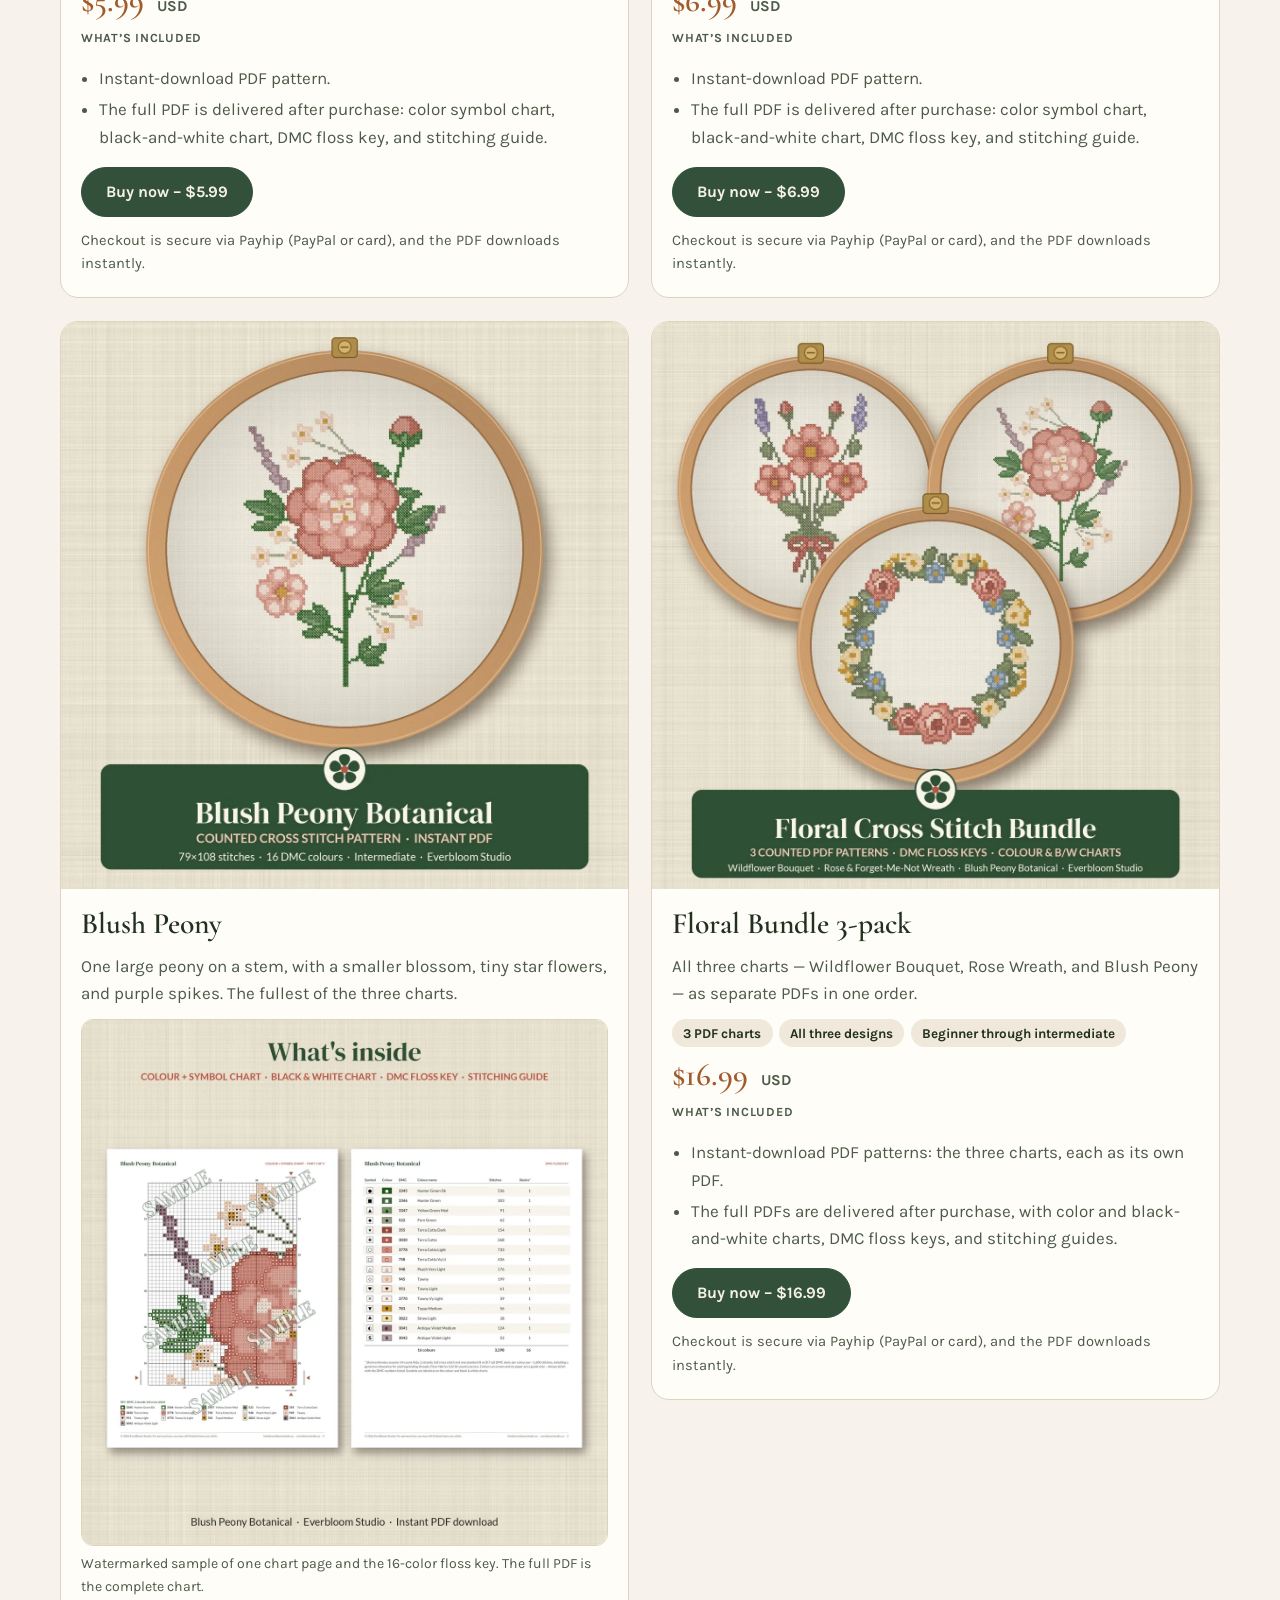
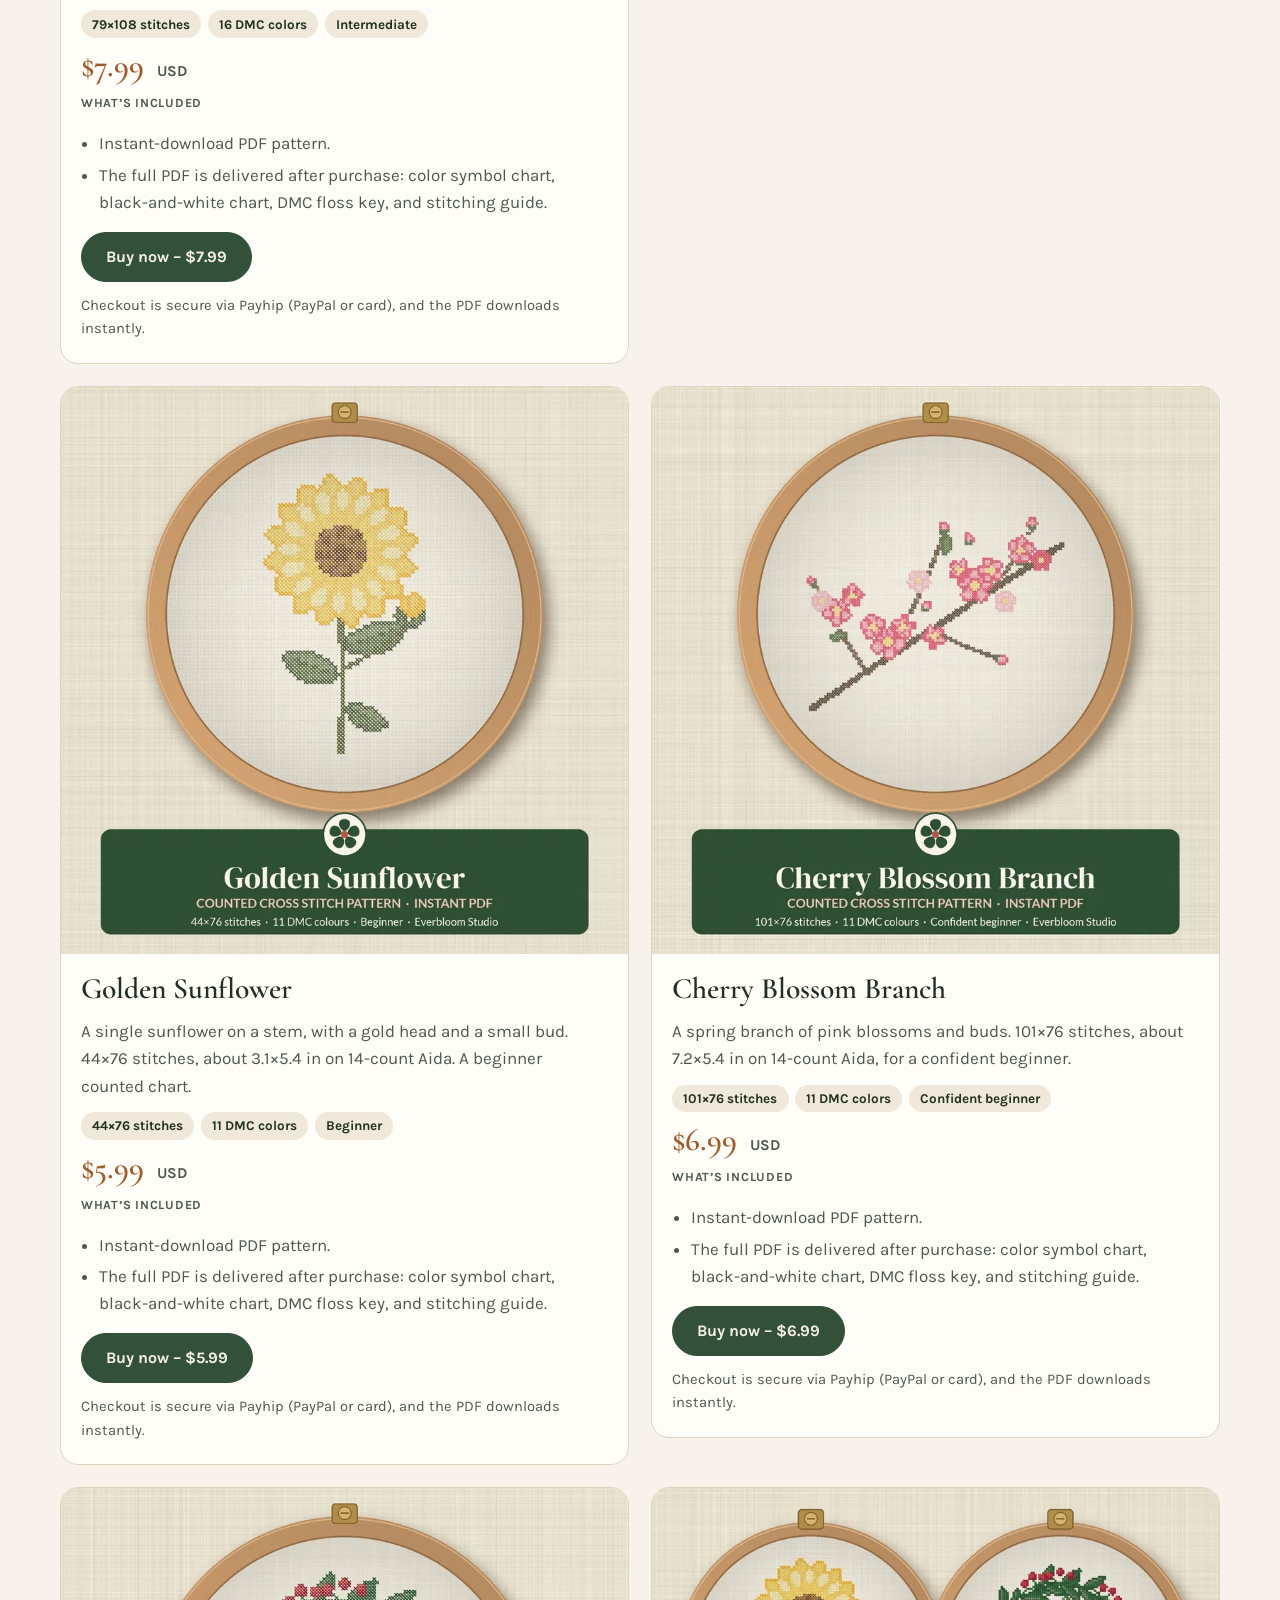
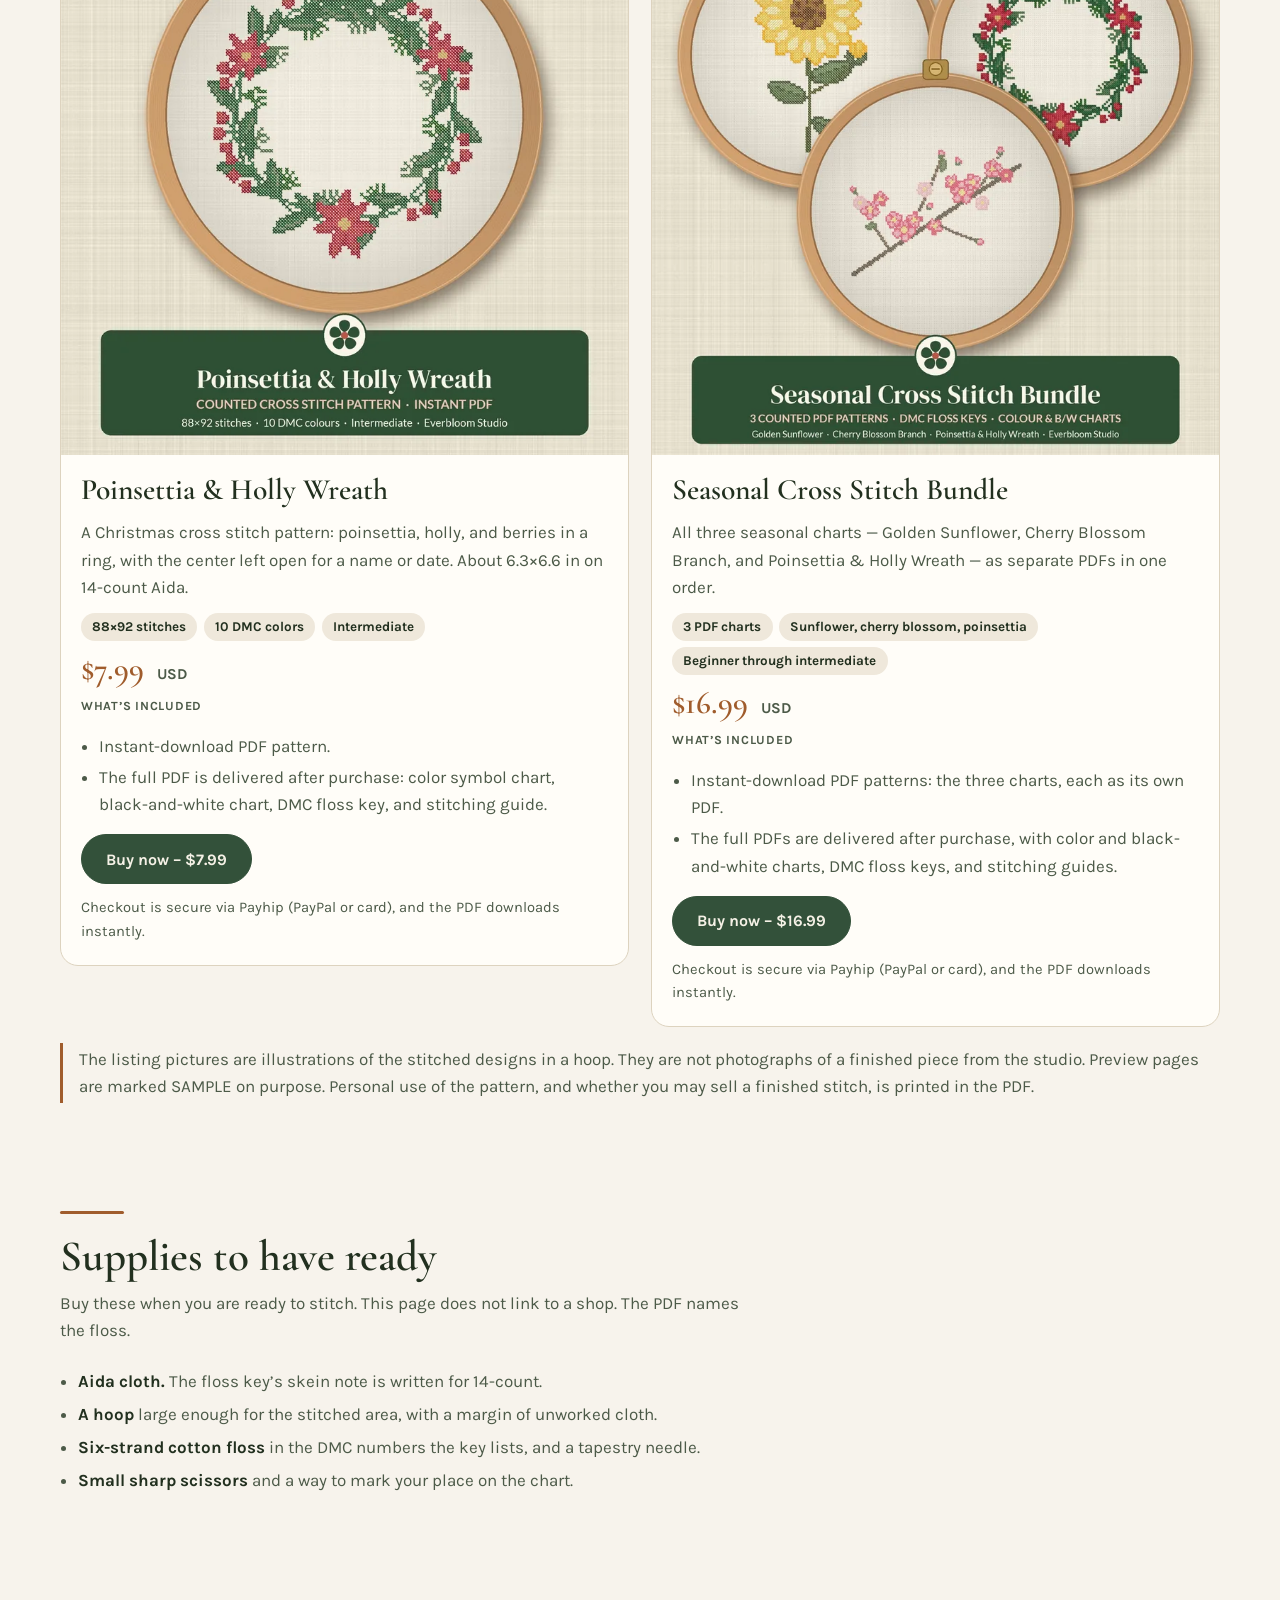
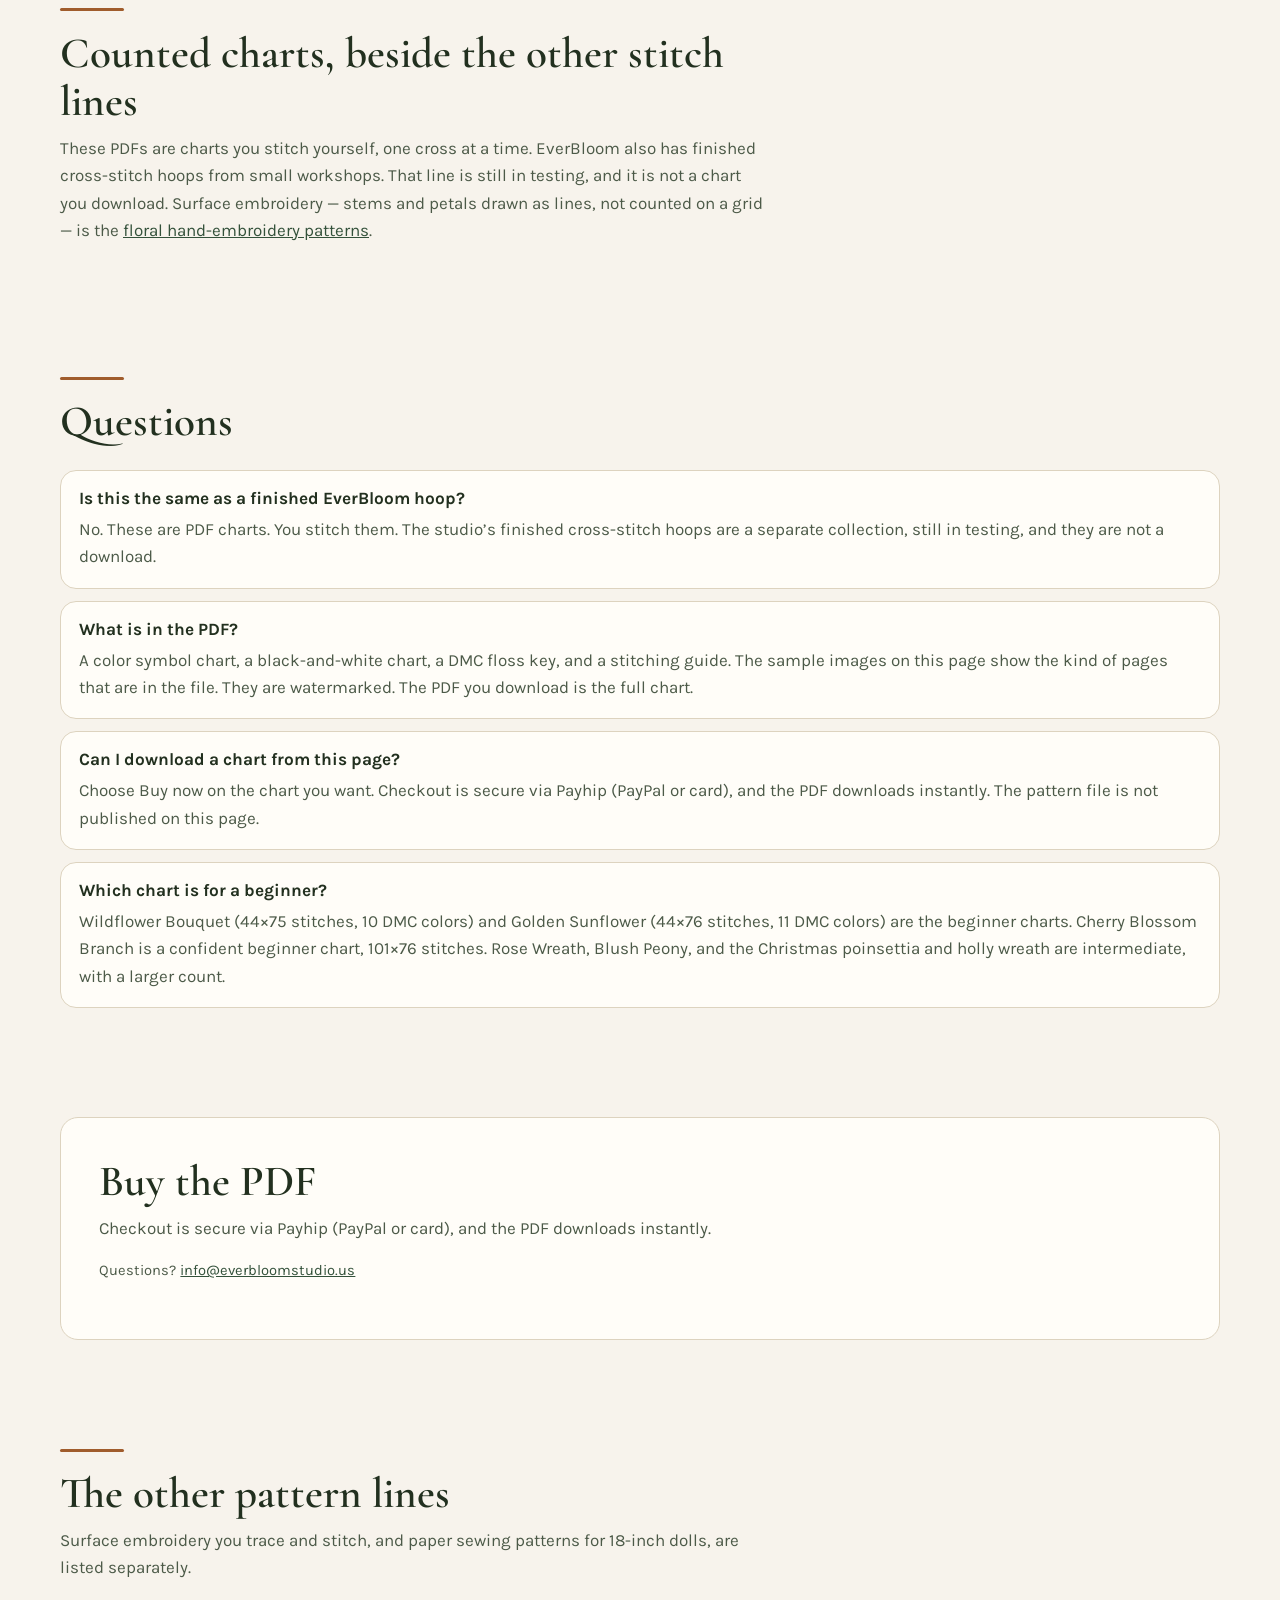
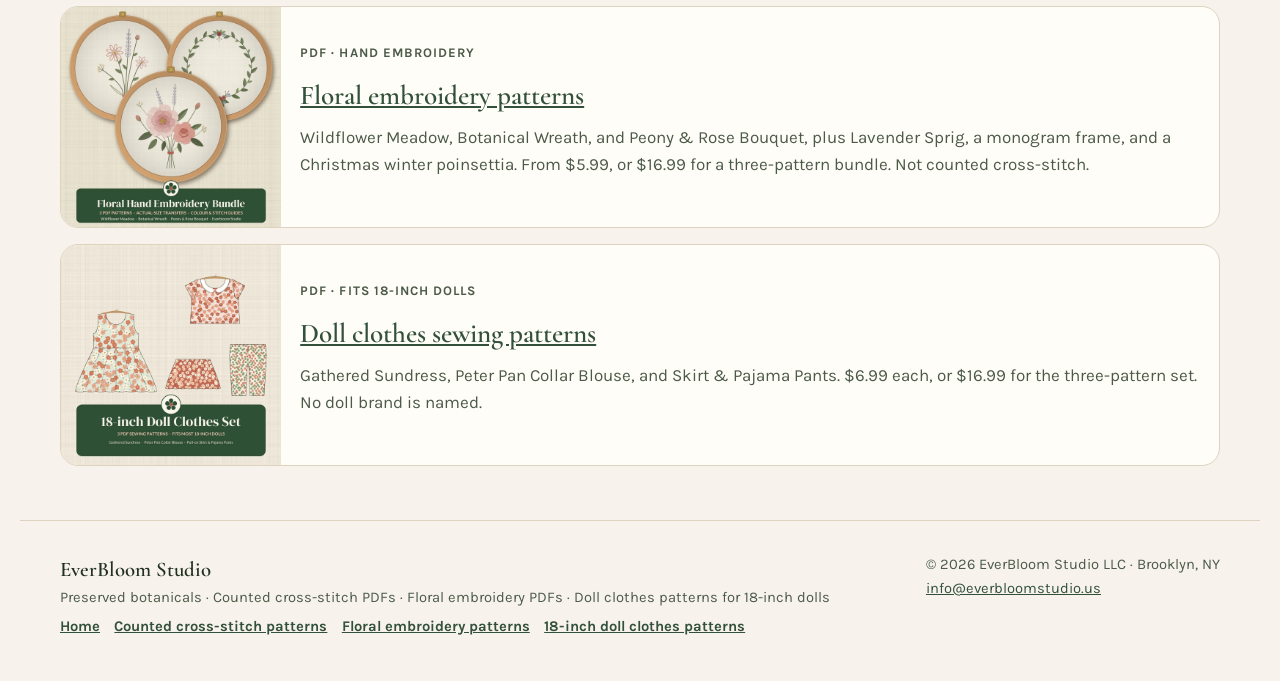
==== commit bb1938fa: "Add eight seasonal Payhip patterns to the stitch pages. List Golden Sunflower, Cherry Blossom Branch" ====
--- a/patterns/cross-stitch/index.html
+++ b/patterns/cross-stitch/index.html
@@ -7,19 +7,19 @@
     <link rel="icon" href="/favicon.svg" type="image/svg+xml" />
     <link rel="apple-touch-icon" href="/apple-touch-icon.png" />
     <meta name="color-scheme" content="light dark" />
-    <meta name="description" content="Counted cross-stitch PDF charts from EverBloom Studio: Wildflower Bouquet, Rose Wreath, and Blush Peony, plus a three-pattern bundle. Checkout is secure via Payhip (PayPal or card), and the PDF downloads instantly." />
+    <meta name="description" content="Counted cross-stitch PDF charts from EverBloom Studio: Wildflower Bouquet, Rose Wreath, and Blush Peony, plus Golden Sunflower, Cherry Blossom Branch, and a Christmas cross stitch pattern. Checkout is secure via Payhip (PayPal or card), and the PDF downloads instantly." />
     <link rel="canonical" href="https://everbloomstudio.us/patterns/cross-stitch/" />
     <meta property="og:type" content="website" />
     <meta property="og:locale" content="en_US" />
     <meta property="og:site_name" content="EverBloom Studio" />
     <meta property="og:title" content="Counted Cross-Stitch Patterns (PDF) — EverBloom Studio" />
-    <meta property="og:description" content="Counted cross-stitch PDF charts from EverBloom Studio: Wildflower Bouquet, Rose Wreath, and Blush Peony, plus a three-pattern bundle. Checkout is secure via Payhip (PayPal or card), and the PDF downloads instantly." />
+    <meta property="og:description" content="Counted cross-stitch PDF charts from EverBloom Studio: Wildflower Bouquet, Rose Wreath, and Blush Peony, plus Golden Sunflower, Cherry Blossom Branch, and a Christmas cross stitch pattern. Checkout is secure via Payhip (PayPal or card), and the PDF downloads instantly." />
     <meta property="og:url" content="https://everbloomstudio.us/patterns/cross-stitch/" />
     <meta property="og:image" content="https://everbloomstudio.us/assets/patterns/cross-stitch/floral-bundle-3-pack-cover.webp" />
     <meta property="og:image:alt" content="Illustrated listing cover of three counted cross-stitch hoops: a wildflower bouquet, a blush peony, and a rose wreath" />
     <meta name="twitter:card" content="summary_large_image" />
     <meta name="twitter:title" content="Counted Cross-Stitch Patterns (PDF) — EverBloom Studio" />
-    <meta name="twitter:description" content="Counted cross-stitch PDF charts from EverBloom Studio: Wildflower Bouquet, Rose Wreath, and Blush Peony, plus a three-pattern bundle. Checkout is secure via Payhip (PayPal or card), and the PDF downloads instantly." />
+    <meta name="twitter:description" content="Counted cross-stitch PDF charts from EverBloom Studio: Wildflower Bouquet, Rose Wreath, and Blush Peony, plus Golden Sunflower, Cherry Blossom Branch, and a Christmas cross stitch pattern. Checkout is secure via Payhip (PayPal or card), and the PDF downloads instantly." />
     <meta name="twitter:image" content="https://everbloomstudio.us/assets/patterns/cross-stitch/floral-bundle-3-pack-cover.webp" />
     <title>Counted Cross-Stitch Patterns (PDF) — EverBloom Studio</title>
     <link rel="preconnect" href="https://fonts.googleapis.com" />
@@ -60,7 +60,7 @@
             "@id": "https://everbloomstudio.us/patterns/cross-stitch/#webpage",
             "url": "https://everbloomstudio.us/patterns/cross-stitch/",
             "name": "Counted Cross-Stitch Patterns (PDF)",
-            "description": "Counted cross-stitch PDF charts: Wildflower Bouquet, Rose Wreath, Blush Peony, and a three-pattern bundle. Checkout is secure via Payhip (PayPal or card), and the PDF downloads instantly.",
+            "description": "Counted cross-stitch PDF charts: Wildflower Bouquet, Rose Wreath, Blush Peony, Golden Sunflower, Cherry Blossom Branch, and a Christmas cross stitch pattern of poinsettia and holly. Checkout is secure via Payhip (PayPal or card), and the PDF downloads instantly.",
             "inLanguage": "en",
             "isPartOf": { "@id": "https://everbloomstudio.us/#website" },
             "about": { "@id": "https://everbloomstudio.us/patterns/cross-stitch/#catalog" },
@@ -79,7 +79,7 @@
             "@id": "https://everbloomstudio.us/patterns/cross-stitch/#catalog",
             "name": "Counted cross-stitch PDF patterns",
             "itemListOrder": "https://schema.org/ItemListOrderAscending",
-            "numberOfItems": 5,
+            "numberOfItems": 8,
             "itemListElement": [
               {
                 "@type": "ListItem",
@@ -105,12 +105,30 @@
                 "name": "Floral Bundle 3-pack",
                 "url": "https://everbloomstudio.us/patterns/cross-stitch/#floral-bundle"
               },
-      {
-        "@type": "ListItem",
-      "position": 5,
-      "name": "Boxwood Wreath",
-      "url": "https://everbloomstudio.us/patterns/cross-stitch/#boxwood-wreath"
-  }
+              {
+                "@type": "ListItem",
+                "position": 5,
+                "name": "Golden Sunflower",
+                "url": "https://everbloomstudio.us/patterns/cross-stitch/#golden-sunflower"
+              },
+              {
+                "@type": "ListItem",
+                "position": 6,
+                "name": "Cherry Blossom Branch",
+                "url": "https://everbloomstudio.us/patterns/cross-stitch/#cherry-blossom-branch"
+              },
+              {
+                "@type": "ListItem",
+                "position": 7,
+                "name": "Poinsettia & Holly Wreath",
+                "url": "https://everbloomstudio.us/patterns/cross-stitch/#poinsettia-holly-wreath"
+              },
+              {
+                "@type": "ListItem",
+                "position": 8,
+                "name": "Seasonal Cross Stitch Bundle",
+                "url": "https://everbloomstudio.us/patterns/cross-stitch/#seasonal-cross-stitch-bundle"
+              }
             ]
           }
         ]
@@ -142,11 +160,14 @@
           <p class="kicker">PDF · Counted cross-stitch</p>
           <h1>Floral cross-stitch charts, <span class="accent">counted and ready to stitch.</span></h1>
           <p class="lede">
-            Three counted charts in the studio’s floral palette: a small bouquet, a rose wreath,
-            and a blush peony. Each PDF has a symbol chart, a black-and-white chart, a DMC floss
-            key, and a stitching guide. This is counted cross-stitch on a grid, not surface embroidery.
+            Counted charts in the studio’s floral palette: a small bouquet, a rose wreath,
+            and a blush peony, plus a seasonal set — a golden sunflower, a cherry blossom
+            branch, and a Christmas cross stitch pattern of poinsettia and holly with the
+            center left open for a name or date. Each PDF has a symbol chart, a black-and-white
+            chart, a DMC floss key, and a stitching guide. This is counted cross-stitch on a grid,
+            not surface embroidery.
           </p>
-          <p class="price-line">Charts <strong>from $5.99</strong> · three-pattern bundle $16.99</p>
+          <p class="price-line">Charts <strong>from $5.99</strong> · three-pattern bundles $16.99</p>
           <div class="cta-row">
             <a class="btn btn-solid" href="#catalog">See the charts</a>
             <a class="btn btn-ghost" href="#whats-inside">What’s in the PDF</a>
@@ -193,7 +214,7 @@
         <div class="sec-head">
           <div class="rule"></div>
           <h2>The charts</h2>
-          <p>Wildflower Bouquet is the beginner chart. Rose Wreath and Blush Peony are intermediate. The bundle is all three PDFs. Three singles add up to $20.97; the bundle is $16.99.</p>
+          <p>The floral charts come first. Wildflower Bouquet is the beginner chart. Rose Wreath and Blush Peony are intermediate. The floral bundle is those three PDFs. Three singles add up to $20.97; that bundle is $16.99. The seasonal charts sit beside them: Golden Sunflower is beginner, Cherry Blossom Branch is for a confident beginner, and Poinsettia &amp; Holly Wreath is an intermediate Christmas cross stitch pattern with an open center for a name or date. Those three singles also add up to $20.97; the seasonal bundle is $16.99.</p>
         </div>
         <div class="catalog">
           <article class="product" id="wildflower-bouquet">
@@ -277,27 +298,6 @@
             </div>
           </article>
 
-          <article class="product" id="boxwood-wreath">
-              <img class="cover" src="/assets/patterns/cross-stitch/boxwood-wreath-listing-cover.jpg" width="1575" height="1575" alt="Listing cover for Boxwood Wreath: a counted cross-stitch wreath of boxwood leaves with red flowers and berries." />
-            <div class="product-body">
-                <h3>Boxwood Wreath</h3>
-  <p class="blurb">A boxwood wreath with red flowers and berries, charted stitch by stitch. Beginner friendly: only full cross stitches, no backstitch, just 5 DMC colors.</p>
-              <ul class="specs">
-                  <li>45×45 stitches</li>
-              <li>5 DMC colors</li>
-                <li>Beginner</li>
-              </ul>
-              <p class="price">$4.99 <span>USD</</span></p>
-              <p class="includes-label">What’s included</p>
-              <ul class="includes">
-                  <li>Instant-download PDF pattern.</</li>
-                <li>The full PDF is delivered after purchase: cover with finished preview, full 45×45 color chart, floss legend and instructions.</</li>
-              </ul>
-              <a class="btn btn-solid" href="https://payhip.com/b/vsi7q" target="_blank" rel="noopener">Buy now – $4.99</a>
-              <p class="order-note">Checkout is secure via Payhip (PayPal or card), and the PDF downloads instantly.</p>
-            </div>
-          </article>
-
           <article class="product" id="floral-bundle">
             <img class="cover" src="/assets/patterns/cross-stitch/floral-bundle-3-pack-cover.webp" width="1200" height="1200" alt="Listing cover for the Floral Bundle 3-pack: three counted cross-stitch hoops showing Wildflower Bouquet, Blush Peony, and Rose Wreath together" loading="lazy" />
             <div class="product-body">
@@ -315,6 +315,90 @@
                 <li>The full PDFs are delivered after purchase, with color and black-and-white charts, DMC floss keys, and stitching guides.</li>
               </ul>
               <a class="btn btn-solid" href="https://payhip.com/b/C9EtY" target="_blank" rel="noopener">Buy now – $16.99</a>
+              <p class="order-note">Checkout is secure via Payhip (PayPal or card), and the PDF downloads instantly.</p>
+            </div>
+          </article>
+
+          <article class="product" id="golden-sunflower">
+            <img class="cover" src="/assets/patterns/cross-stitch/golden-sunflower-listing-cover.webp" width="800" height="800" alt="Listing cover for Golden Sunflower: a counted cross-stitch hoop with a yellow sunflower, a small side bud, and green leaves on a stem, labeled 44 by 76 stitches, 11 DMC colors, beginner" loading="lazy" />
+            <div class="product-body">
+              <h3>Golden Sunflower</h3>
+              <p class="blurb">A single sunflower on a stem, with a gold head and a small bud. 44×76 stitches, about 3.1×5.4 in on 14-count Aida. A beginner counted chart.</p>
+              <ul class="specs">
+                <li>44×76 stitches</li>
+                <li>11 DMC colors</li>
+                <li>Beginner</li>
+              </ul>
+              <p class="price">$5.99 <span>USD</span></p>
+              <p class="includes-label">What’s included</p>
+              <ul class="includes">
+                <li>Instant-download PDF pattern.</li>
+                <li>The full PDF is delivered after purchase: color symbol chart, black-and-white chart, DMC floss key, and stitching guide.</li>
+              </ul>
+              <a class="btn btn-solid" href="https://payhip.com/b/J352q" target="_blank" rel="noopener">Buy now – $5.99</a>
+              <p class="order-note">Checkout is secure via Payhip (PayPal or card), and the PDF downloads instantly.</p>
+            </div>
+          </article>
+
+          <article class="product" id="cherry-blossom-branch">
+            <img class="cover" src="/assets/patterns/cross-stitch/cherry-blossom-branch-listing-cover.webp" width="800" height="800" alt="Listing cover for Cherry Blossom Branch: a counted cross-stitch hoop with a brown branch of pink blossoms and buds, labeled 101 by 76 stitches, 11 DMC colors, confident beginner" loading="lazy" />
+            <div class="product-body">
+              <h3>Cherry Blossom Branch</h3>
+              <p class="blurb">A spring branch of pink blossoms and buds. 101×76 stitches, about 7.2×5.4 in on 14-count Aida, for a confident beginner.</p>
+              <ul class="specs">
+                <li>101×76 stitches</li>
+                <li>11 DMC colors</li>
+                <li>Confident beginner</li>
+              </ul>
+              <p class="price">$6.99 <span>USD</span></p>
+              <p class="includes-label">What’s included</p>
+              <ul class="includes">
+                <li>Instant-download PDF pattern.</li>
+                <li>The full PDF is delivered after purchase: color symbol chart, black-and-white chart, DMC floss key, and stitching guide.</li>
+              </ul>
+              <a class="btn btn-solid" href="https://payhip.com/b/BNGQ5" target="_blank" rel="noopener">Buy now – $6.99</a>
+              <p class="order-note">Checkout is secure via Payhip (PayPal or card), and the PDF downloads instantly.</p>
+            </div>
+          </article>
+
+          <article class="product" id="poinsettia-holly-wreath">
+            <img class="cover" src="/assets/patterns/cross-stitch/poinsettia-holly-wreath-listing-cover.webp" width="800" height="800" alt="Listing cover for Poinsettia and Holly Wreath, a Christmas cross stitch pattern: a hoop with a ring of red poinsettias, holly, and berries, and an open center, labeled 88 by 92 stitches, 10 DMC colors, intermediate" loading="lazy" />
+            <div class="product-body">
+              <h3>Poinsettia &amp; Holly Wreath</h3>
+              <p class="blurb">A Christmas cross stitch pattern: poinsettia, holly, and berries in a ring, with the center left open for a name or date. About 6.3×6.6 in on 14-count Aida.</p>
+              <ul class="specs">
+                <li>88×92 stitches</li>
+                <li>10 DMC colors</li>
+                <li>Intermediate</li>
+              </ul>
+              <p class="price">$7.99 <span>USD</span></p>
+              <p class="includes-label">What’s included</p>
+              <ul class="includes">
+                <li>Instant-download PDF pattern.</li>
+                <li>The full PDF is delivered after purchase: color symbol chart, black-and-white chart, DMC floss key, and stitching guide.</li>
+              </ul>
+              <a class="btn btn-solid" href="https://payhip.com/b/Lg1qP" target="_blank" rel="noopener">Buy now – $7.99</a>
+              <p class="order-note">Checkout is secure via Payhip (PayPal or card), and the PDF downloads instantly.</p>
+            </div>
+          </article>
+
+          <article class="product" id="seasonal-cross-stitch-bundle">
+            <img class="cover" src="/assets/patterns/cross-stitch/seasonal-cross-stitch-bundle-cover.webp" width="800" height="800" alt="Listing cover for the Seasonal Cross Stitch Bundle: three counted cross-stitch hoops showing Golden Sunflower, Cherry Blossom Branch, and a Christmas poinsettia and holly wreath" loading="lazy" />
+            <div class="product-body">
+              <h3>Seasonal Cross Stitch Bundle</h3>
+              <p class="blurb">All three seasonal charts — Golden Sunflower, Cherry Blossom Branch, and Poinsettia &amp; Holly Wreath — as separate PDFs in one order.</p>
+              <ul class="specs">
+                <li>3 PDF charts</li>
+                <li>Sunflower, cherry blossom, poinsettia</li>
+                <li>Beginner through intermediate</li>
+              </ul>
+              <p class="price">$16.99 <span>USD</span></p>
+              <p class="includes-label">What’s included</p>
+              <ul class="includes">
+                <li>Instant-download PDF patterns: the three charts, each as its own PDF.</li>
+                <li>The full PDFs are delivered after purchase, with color and black-and-white charts, DMC floss keys, and stitching guides.</li>
+              </ul>
+              <a class="btn btn-solid" href="https://payhip.com/b/4yHAh" target="_blank" rel="noopener">Buy now – $16.99</a>
               <p class="order-note">Checkout is secure via Payhip (PayPal or card), and the PDF downloads instantly.</p>
             </div>
           </article>
@@ -364,7 +448,7 @@
           </article>
           <article>
             <h3>Which chart is for a beginner?</h3>
-            <p>Wildflower Bouquet: 44×75 stitches and 10 DMC colors. Rose Wreath and Blush Peony are intermediate, with more colors and a larger count.</p>
+            <p>Wildflower Bouquet (44×75 stitches, 10 DMC colors) and Golden Sunflower (44×76 stitches, 11 DMC colors) are the beginner charts. Cherry Blossom Branch is a confident beginner chart, 101×76 stitches. Rose Wreath, Blush Peony, and the Christmas poinsettia and holly wreath are intermediate, with a larger count.</p>
           </article>
         </div>
       </section>
@@ -388,7 +472,7 @@
           <div>
             <p class="kicker">PDF · Hand embroidery</p>
             <h3><a href="/patterns/embroidery/">Floral embroidery patterns</a></h3>
-            <p>Wildflower Meadow, Botanical Wreath, and Peony &amp; Rose Bouquet. From $5.99, or $16.99 for the three-pattern bundle. Not counted cross-stitch.</p>
+            <p>Wildflower Meadow, Botanical Wreath, and Peony &amp; Rose Bouquet, plus Lavender Sprig, a monogram frame, and a Christmas winter poinsettia. From $5.99, or $16.99 for a three-pattern bundle. Not counted cross-stitch.</p>
           </div>
         </article>
         <article class="related" style="margin-top:1rem">
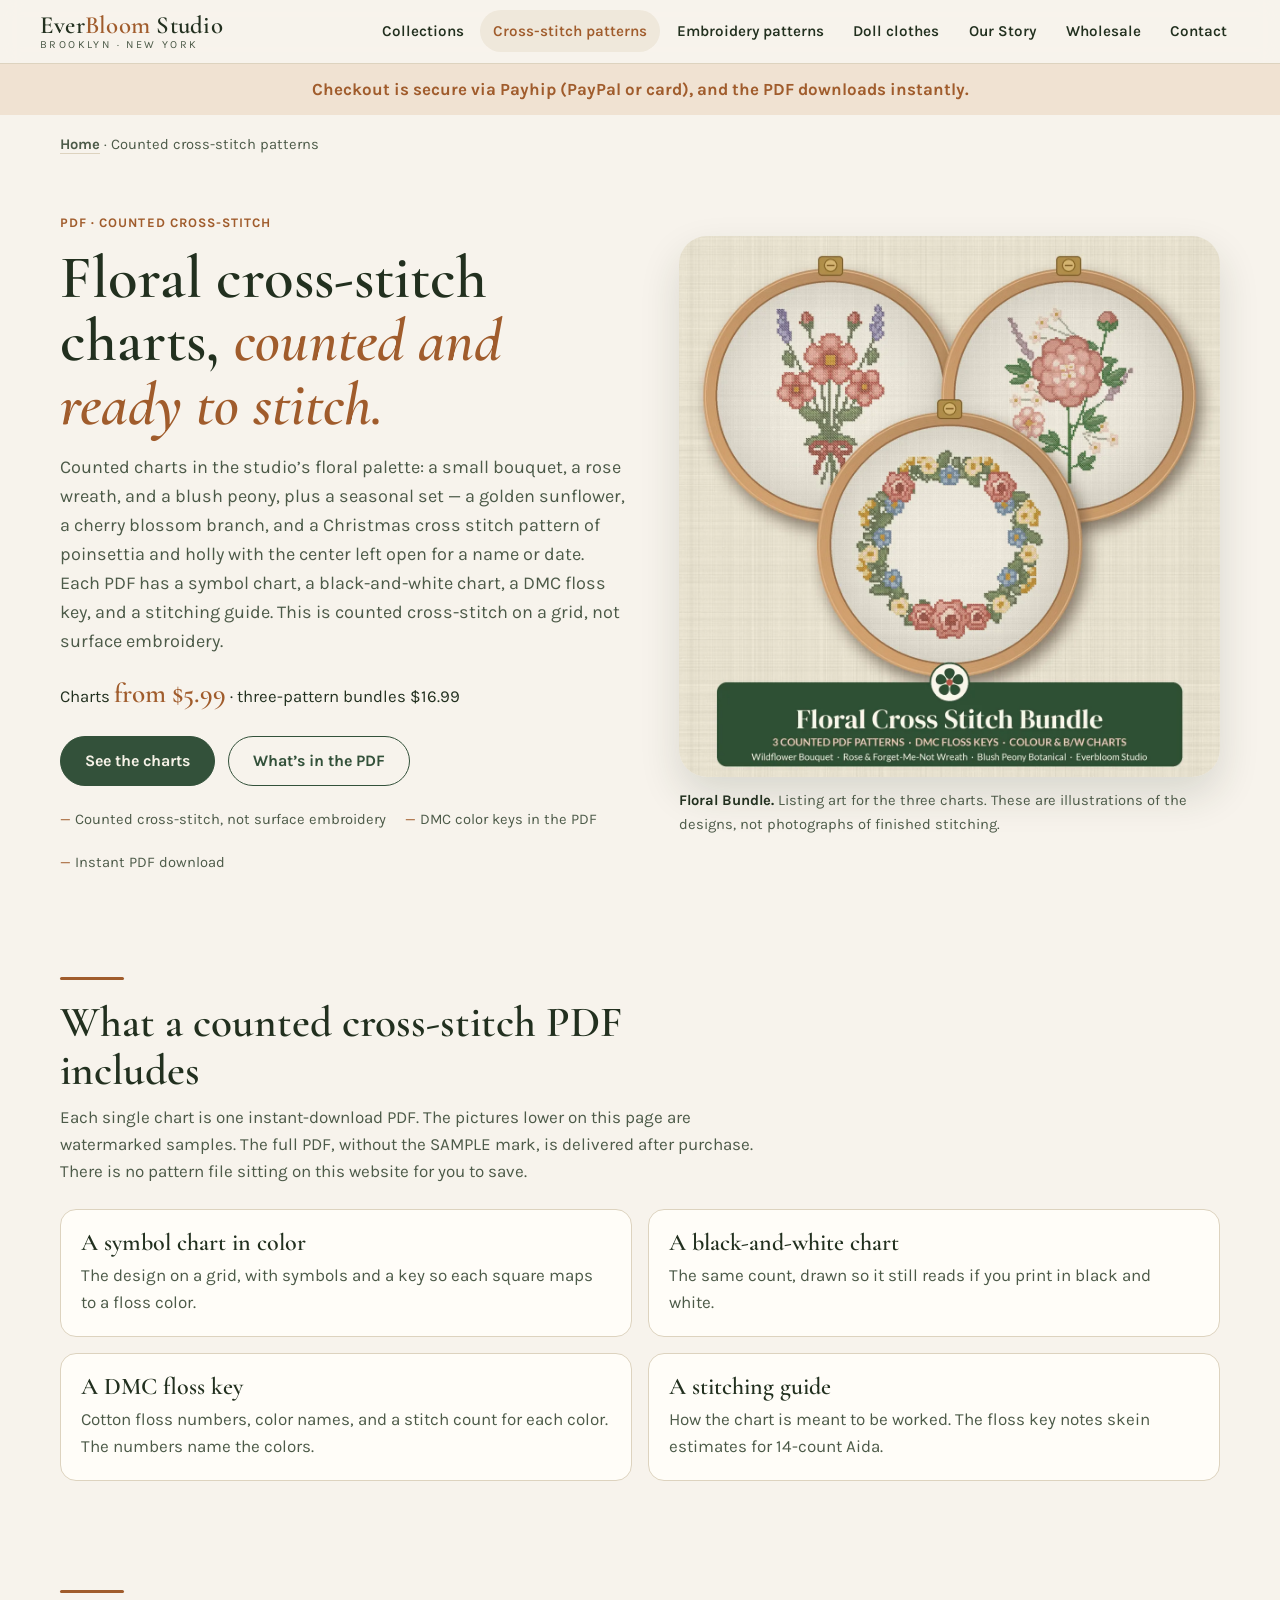
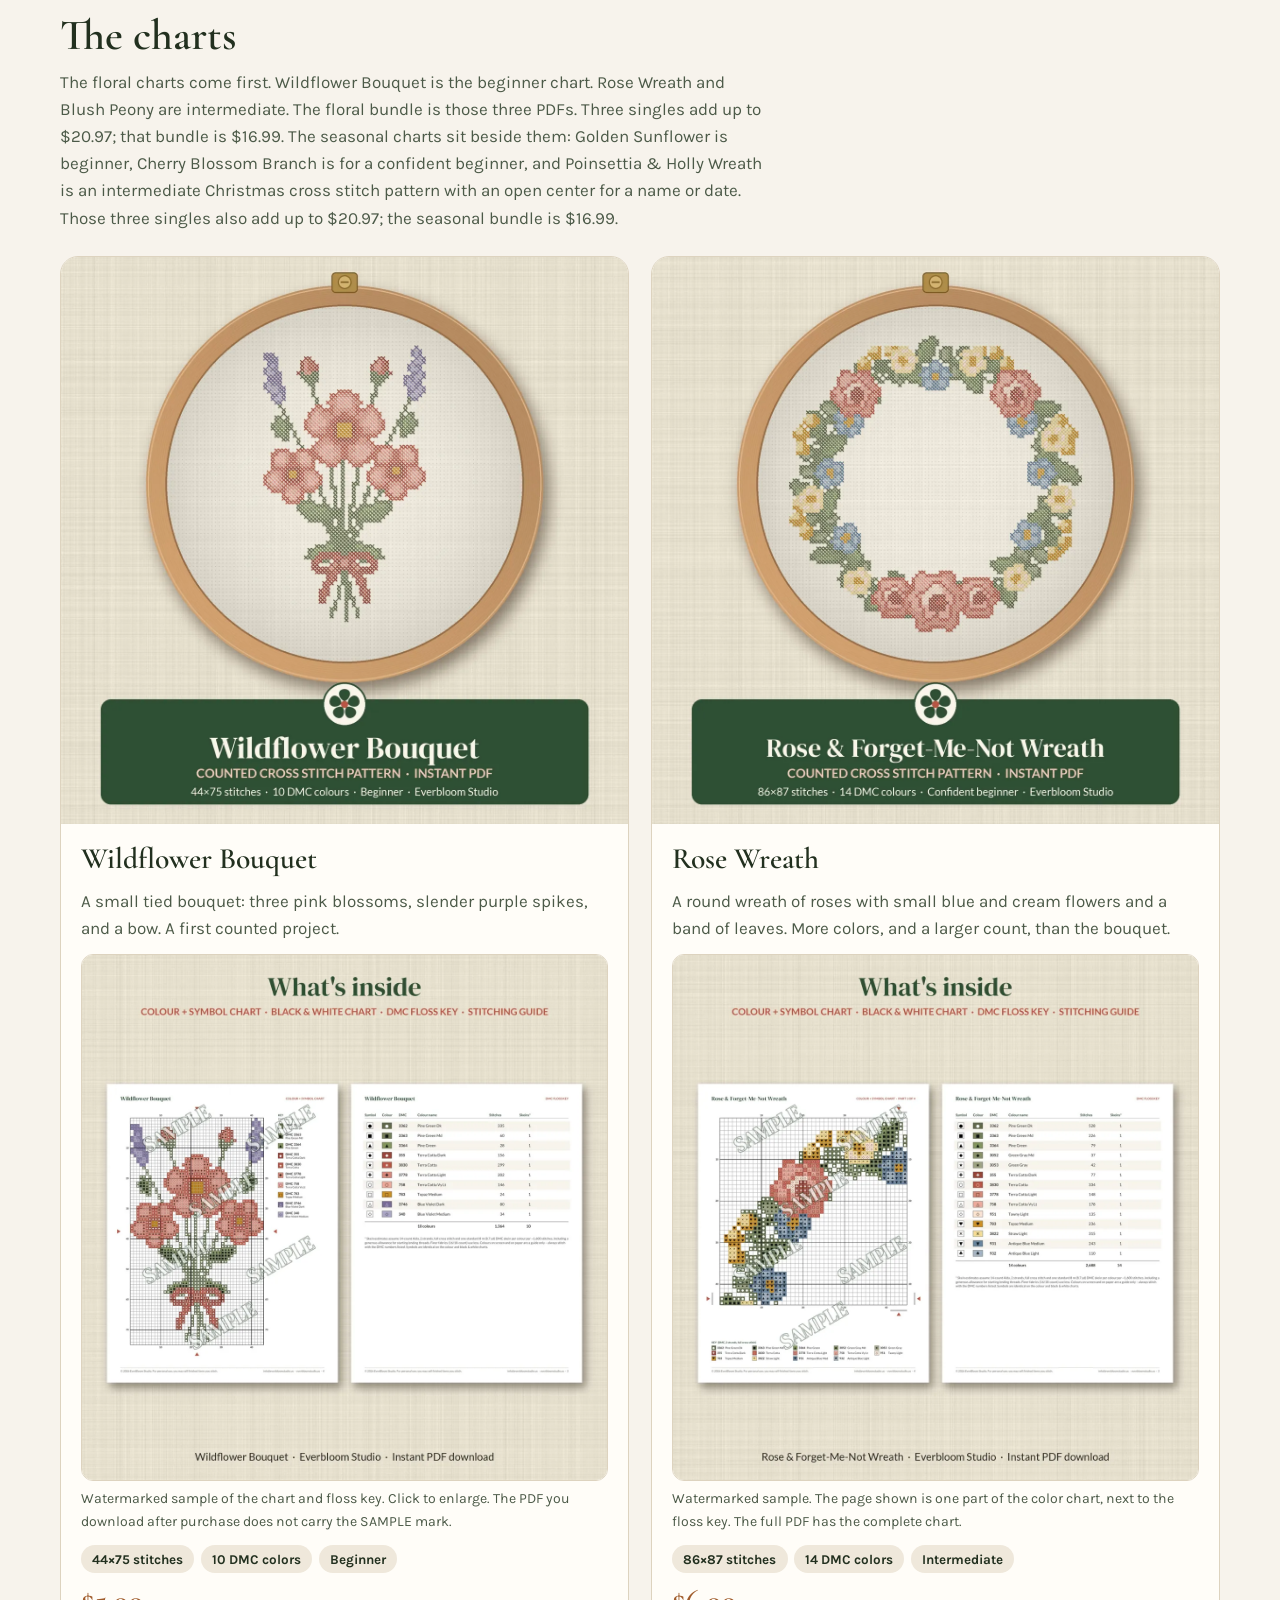
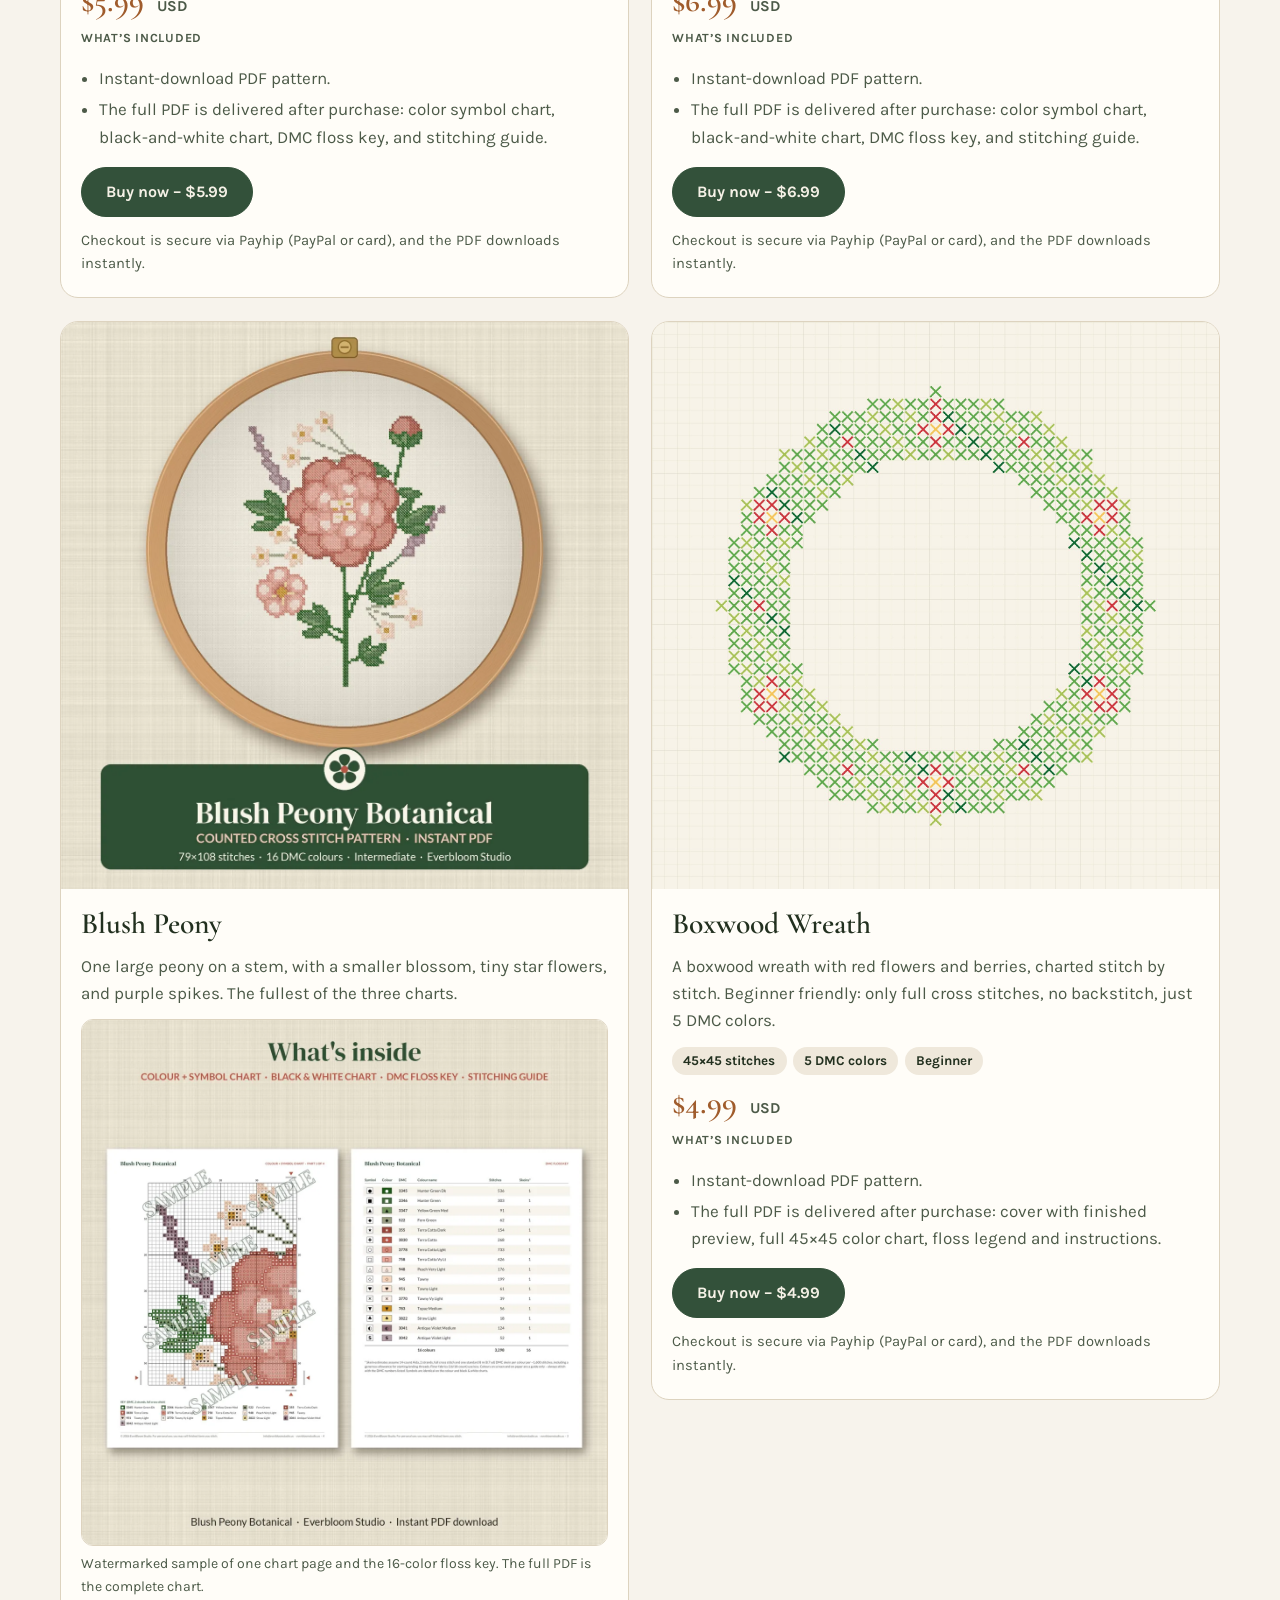
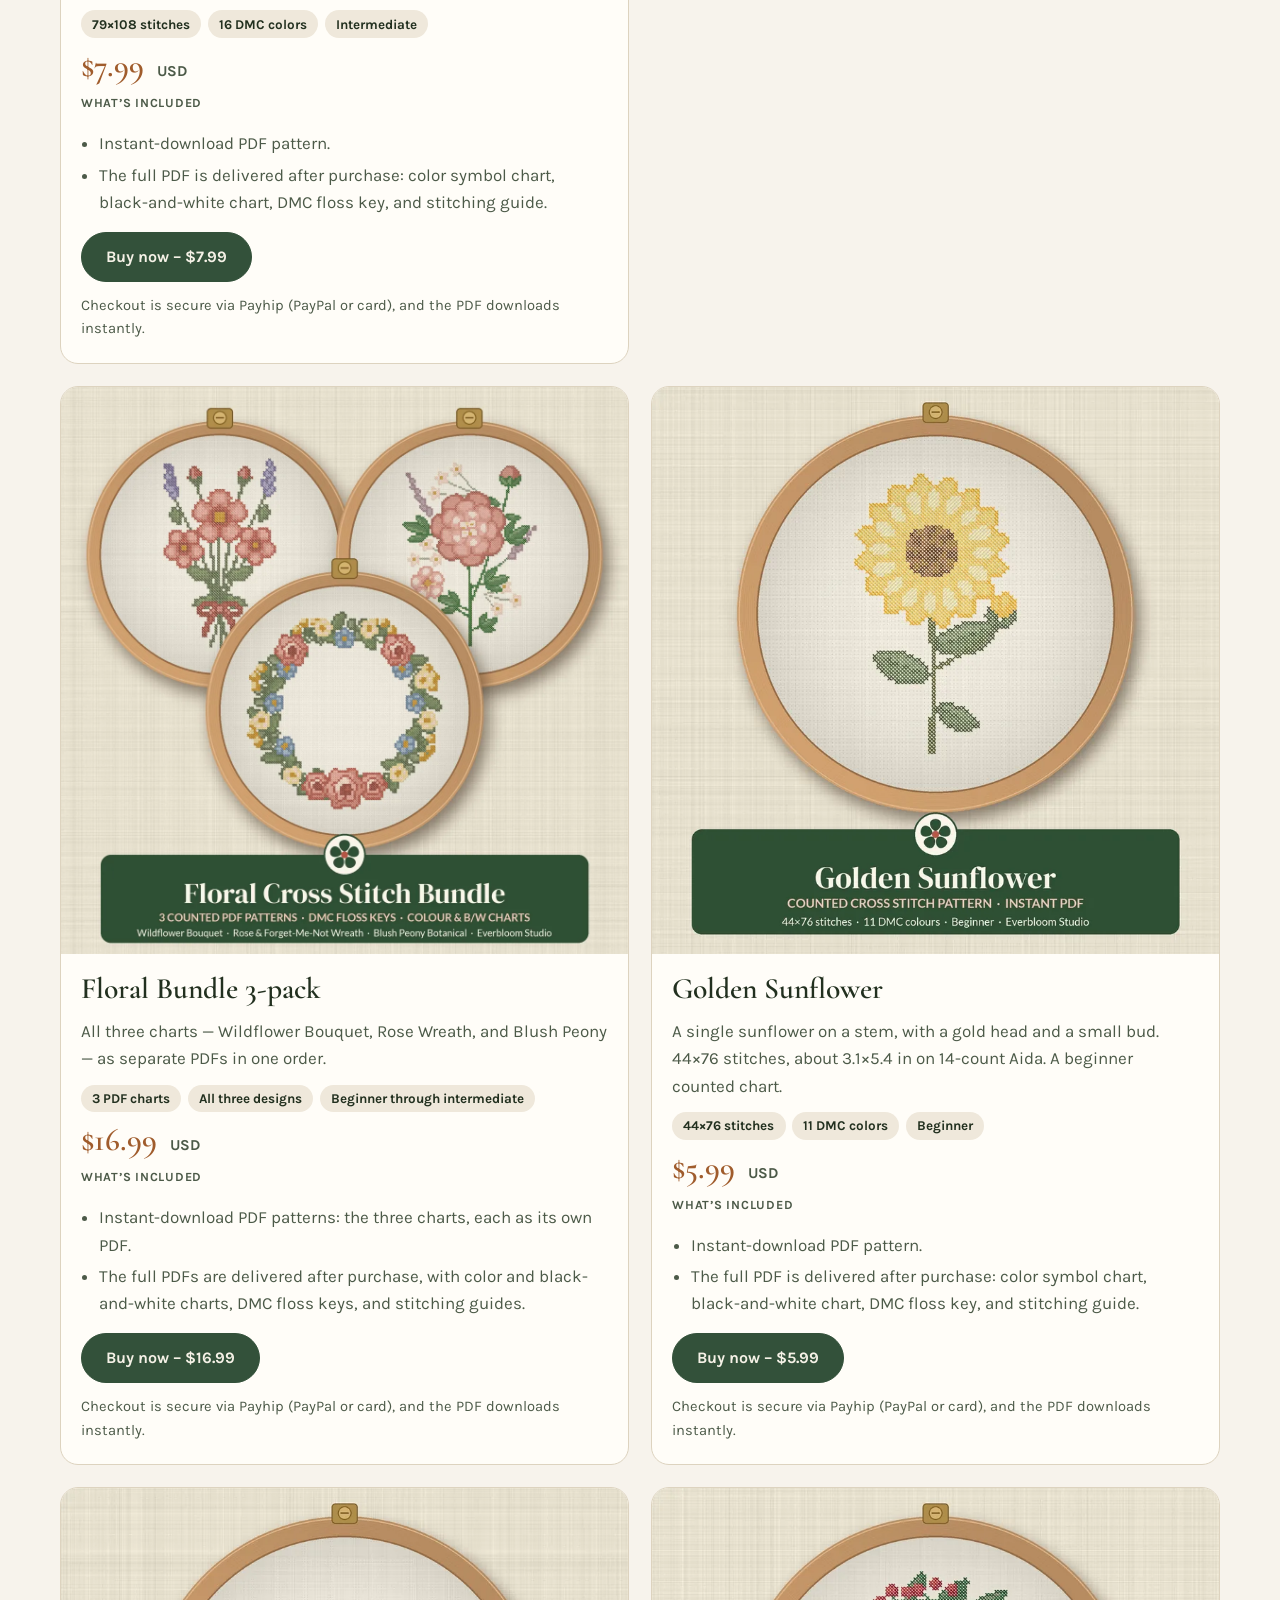
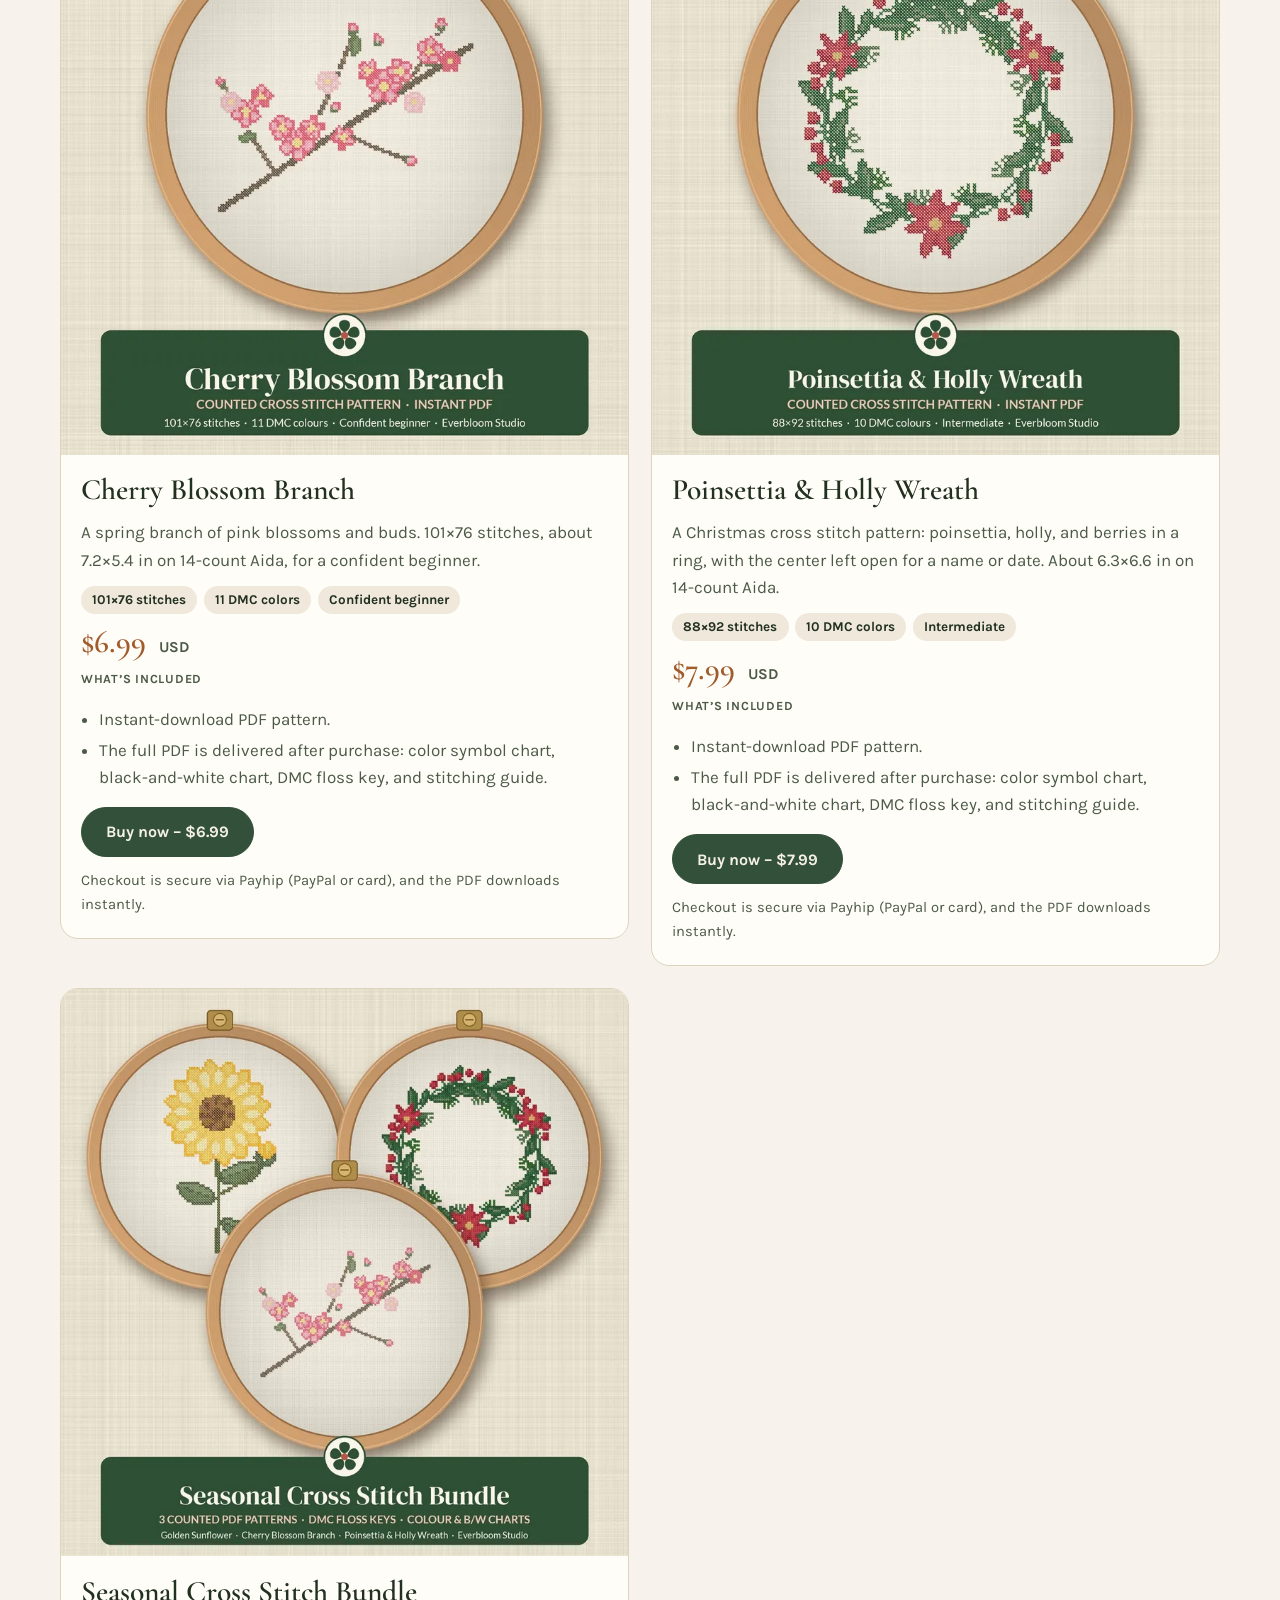
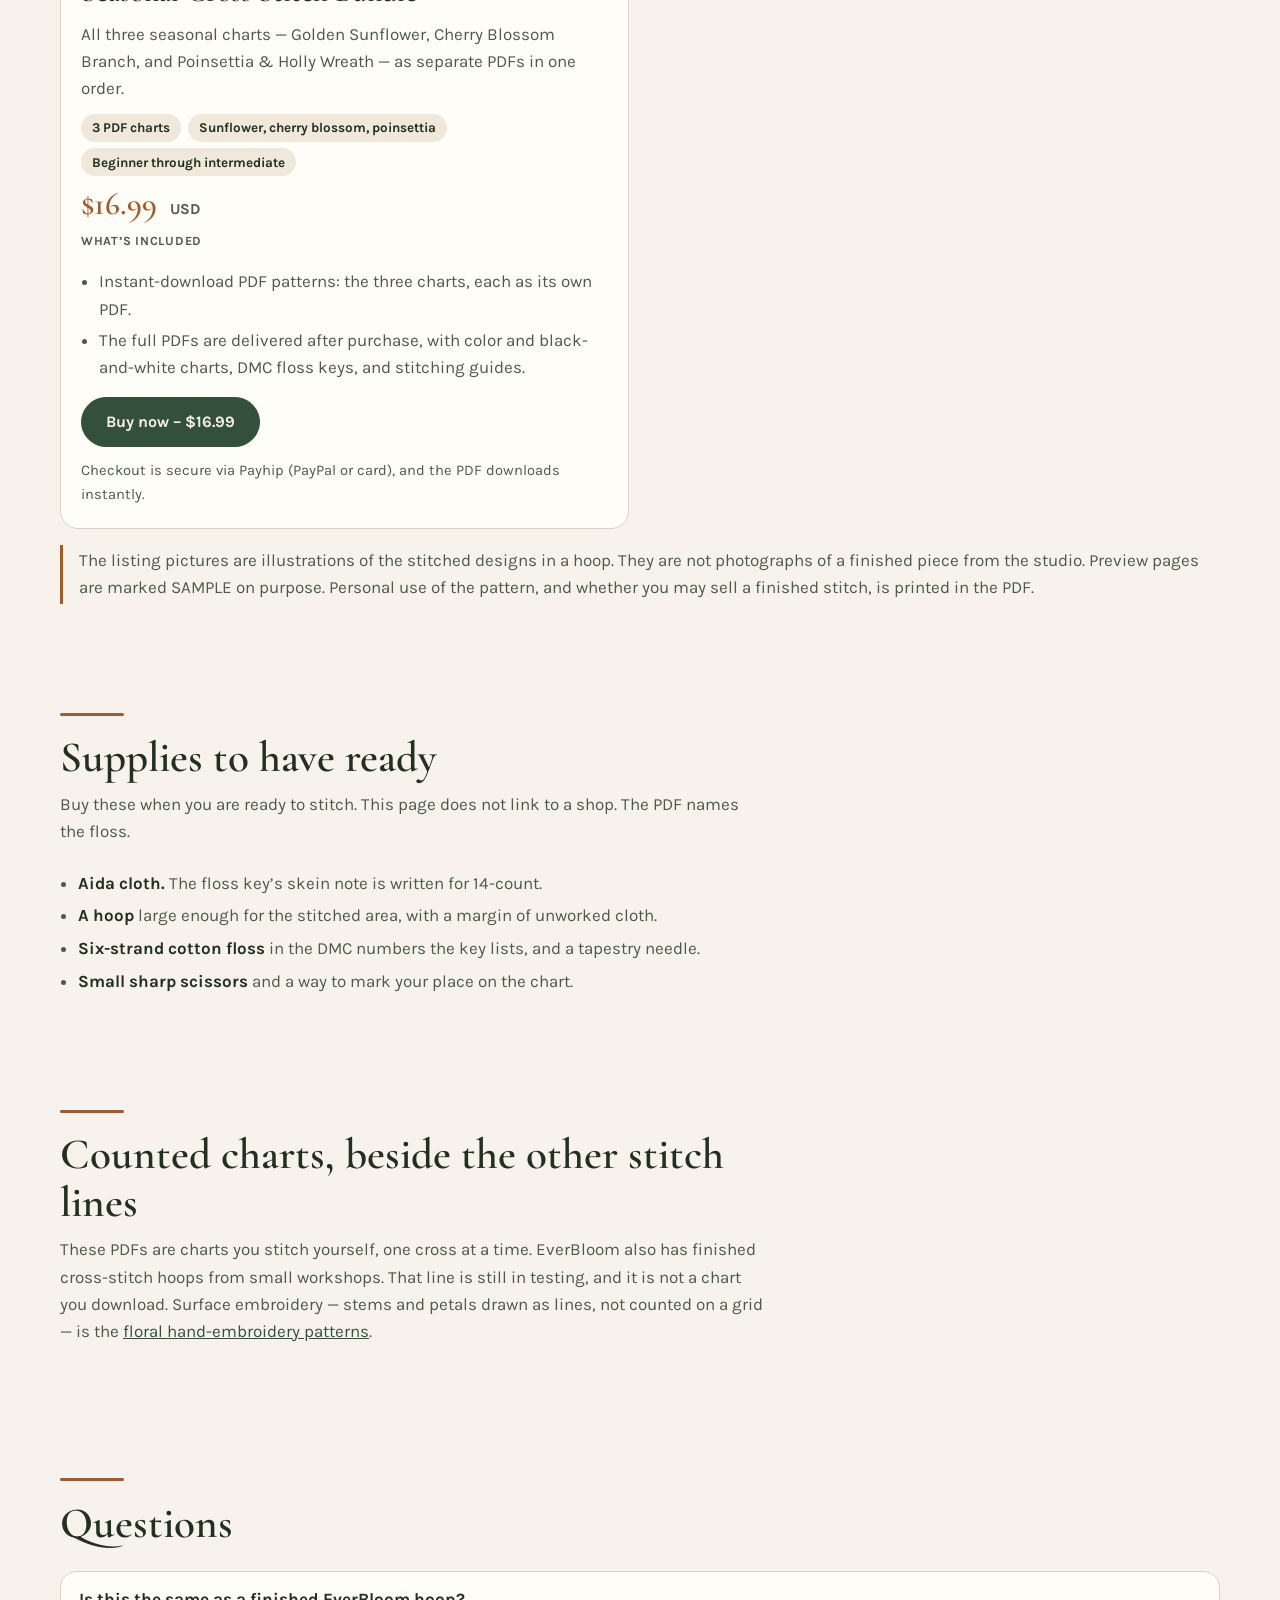
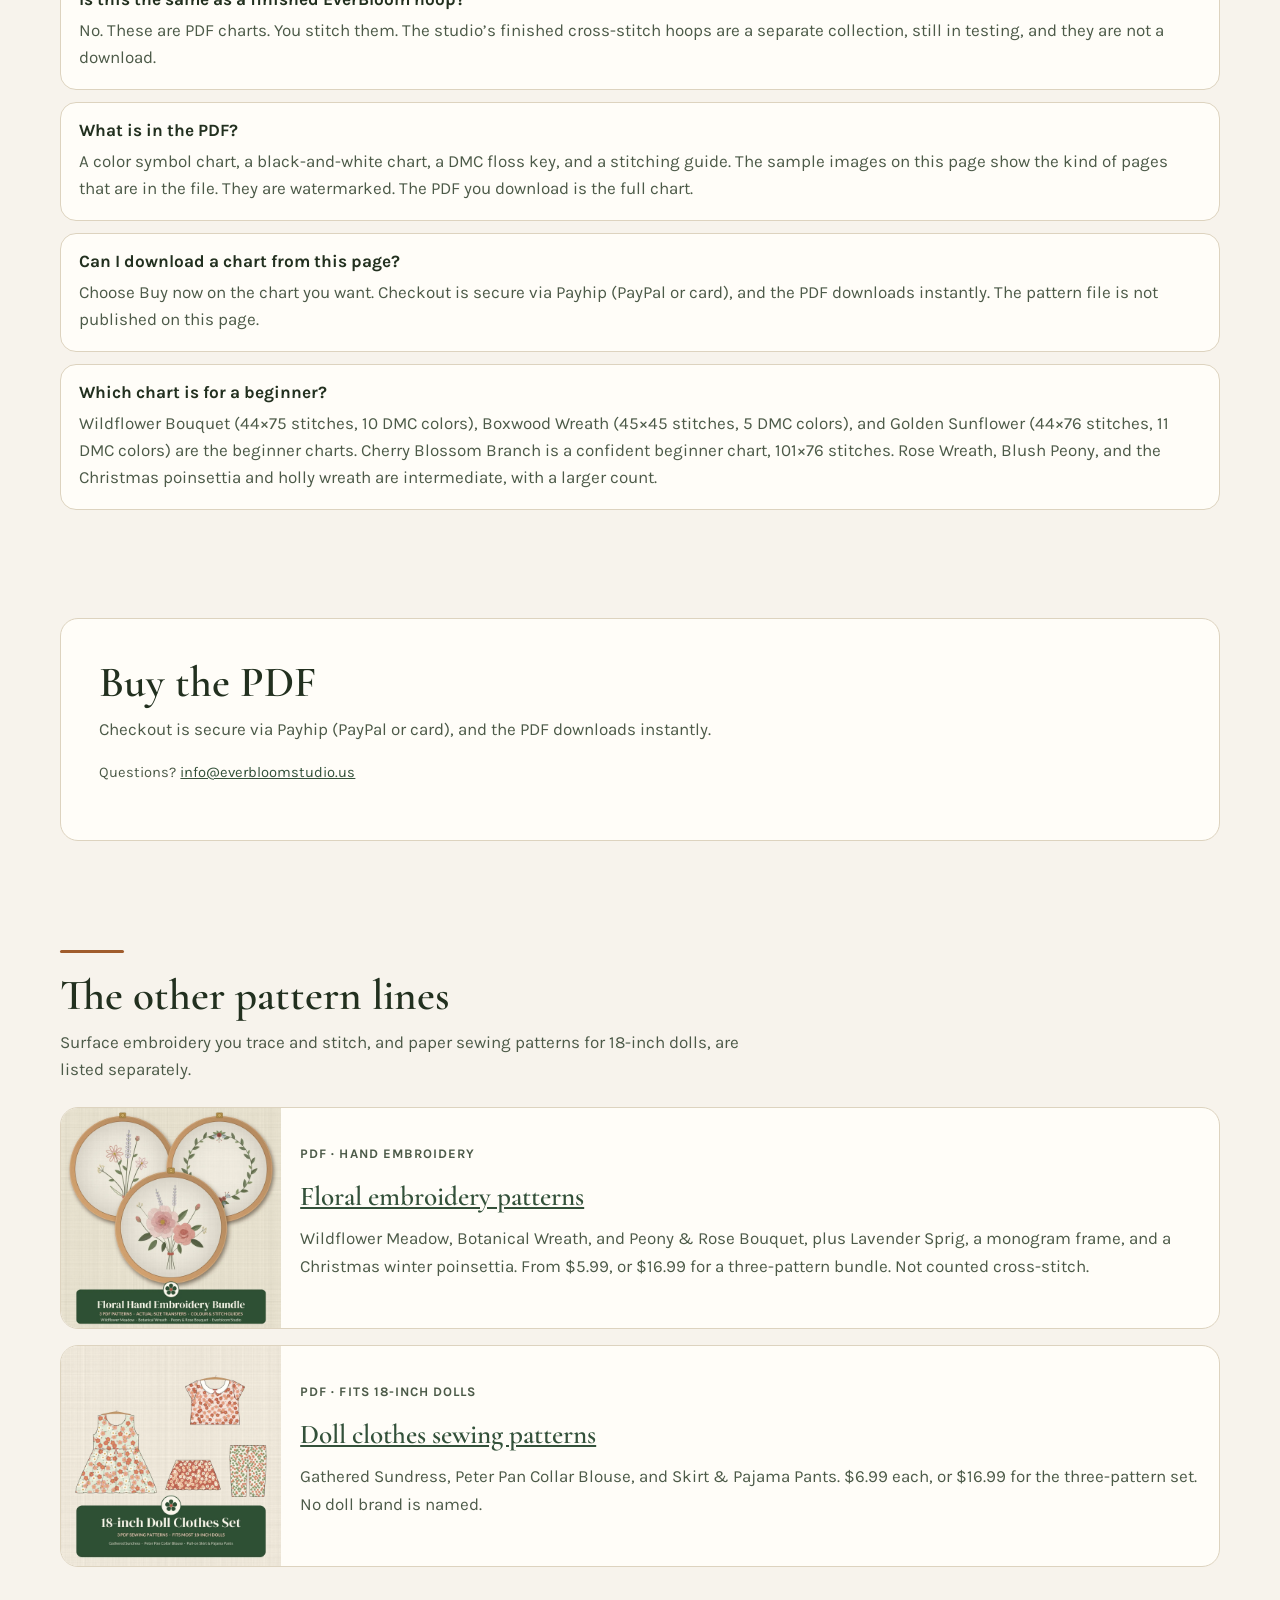
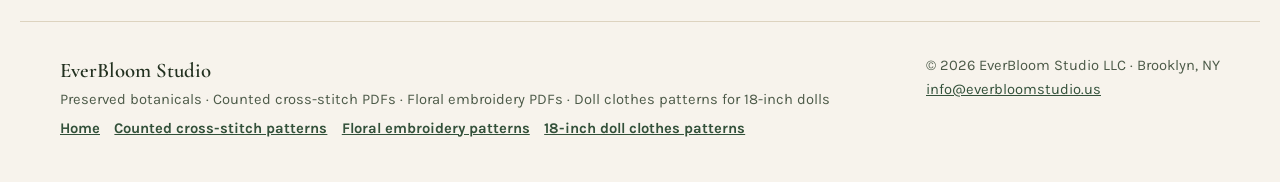
==== commit 94c3a6cc: "Merge main and keep the seasonal Payhip patterns. Keep Boxwood Wreath, Botanical Sprig, and the vint" ====
--- a/patterns/cross-stitch/index.html
+++ b/patterns/cross-stitch/index.html
@@ -79,7 +79,7 @@
             "@id": "https://everbloomstudio.us/patterns/cross-stitch/#catalog",
             "name": "Counted cross-stitch PDF patterns",
             "itemListOrder": "https://schema.org/ItemListOrderAscending",
-            "numberOfItems": 8,
+            "numberOfItems": 9,
             "itemListElement": [
               {
                 "@type": "ListItem",
@@ -102,30 +102,36 @@
               {
                 "@type": "ListItem",
                 "position": 4,
+                "name": "Boxwood Wreath",
+                "url": "https://everbloomstudio.us/patterns/cross-stitch/#boxwood-wreath"
+              },
+              {
+                "@type": "ListItem",
+                "position": 5,
                 "name": "Floral Bundle 3-pack",
                 "url": "https://everbloomstudio.us/patterns/cross-stitch/#floral-bundle"
               },
               {
                 "@type": "ListItem",
-                "position": 5,
+                "position": 6,
                 "name": "Golden Sunflower",
                 "url": "https://everbloomstudio.us/patterns/cross-stitch/#golden-sunflower"
               },
               {
                 "@type": "ListItem",
-                "position": 6,
+                "position": 7,
                 "name": "Cherry Blossom Branch",
                 "url": "https://everbloomstudio.us/patterns/cross-stitch/#cherry-blossom-branch"
               },
               {
                 "@type": "ListItem",
-                "position": 7,
+                "position": 8,
                 "name": "Poinsettia & Holly Wreath",
                 "url": "https://everbloomstudio.us/patterns/cross-stitch/#poinsettia-holly-wreath"
               },
               {
                 "@type": "ListItem",
-                "position": 8,
+                "position": 9,
                 "name": "Seasonal Cross Stitch Bundle",
                 "url": "https://everbloomstudio.us/patterns/cross-stitch/#seasonal-cross-stitch-bundle"
               }
@@ -298,6 +304,27 @@
             </div>
           </article>
 
+          <article class="product" id="boxwood-wreath">
+              <img class="cover" src="/assets/patterns/cross-stitch/boxwood-wreath-listing-cover.jpg" width="1575" height="1575" alt="Listing cover for Boxwood Wreath: a counted cross-stitch wreath of boxwood leaves with red flowers and berries." />
+            <div class="product-body">
+            <h3>Boxwood Wreath</h3>
+              <p class="blurb">A boxwood wreath with red flowers and berries, charted stitch by stitch. Beginner friendly: only full cross stitches, no backstitch, just 5 DMC colors.</p>
+              <ul class="specs">
+              <li>45×45 stitches</li>
+                <li>5 DMC colors</li>
+                <li>Beginner</li>
+              </ul>
+              <p class="price">$4.99 <span>USD</span></p>
+              <p class="includes-label">What’s included</p>
+              <ul class="includes">
+                <li>Instant-download PDF pattern.</li>
+                <li>The full PDF is delivered after purchase: cover with finished preview, full 45×45 color chart, floss legend and instructions.</li>
+              </ul>
+              <a class="btn btn-solid" href="https://payhip.com/b/vsi7q" target="_blank" rel="noopener">Buy now – $4.99</a>
+              <p class="order-note">Checkout is secure via Payhip (PayPal or card), and the PDF downloads instantly.</p>
+            </div>
+          </article>
+
           <article class="product" id="floral-bundle">
             <img class="cover" src="/assets/patterns/cross-stitch/floral-bundle-3-pack-cover.webp" width="1200" height="1200" alt="Listing cover for the Floral Bundle 3-pack: three counted cross-stitch hoops showing Wildflower Bouquet, Blush Peony, and Rose Wreath together" loading="lazy" />
             <div class="product-body">
@@ -448,7 +475,7 @@
           </article>
           <article>
             <h3>Which chart is for a beginner?</h3>
-            <p>Wildflower Bouquet (44×75 stitches, 10 DMC colors) and Golden Sunflower (44×76 stitches, 11 DMC colors) are the beginner charts. Cherry Blossom Branch is a confident beginner chart, 101×76 stitches. Rose Wreath, Blush Peony, and the Christmas poinsettia and holly wreath are intermediate, with a larger count.</p>
+            <p>Wildflower Bouquet (44×75 stitches, 10 DMC colors), Boxwood Wreath (45×45 stitches, 5 DMC colors), and Golden Sunflower (44×76 stitches, 11 DMC colors) are the beginner charts. Cherry Blossom Branch is a confident beginner chart, 101×76 stitches. Rose Wreath, Blush Peony, and the Christmas poinsettia and holly wreath are intermediate, with a larger count.</p>
           </article>
         </div>
       </section>
